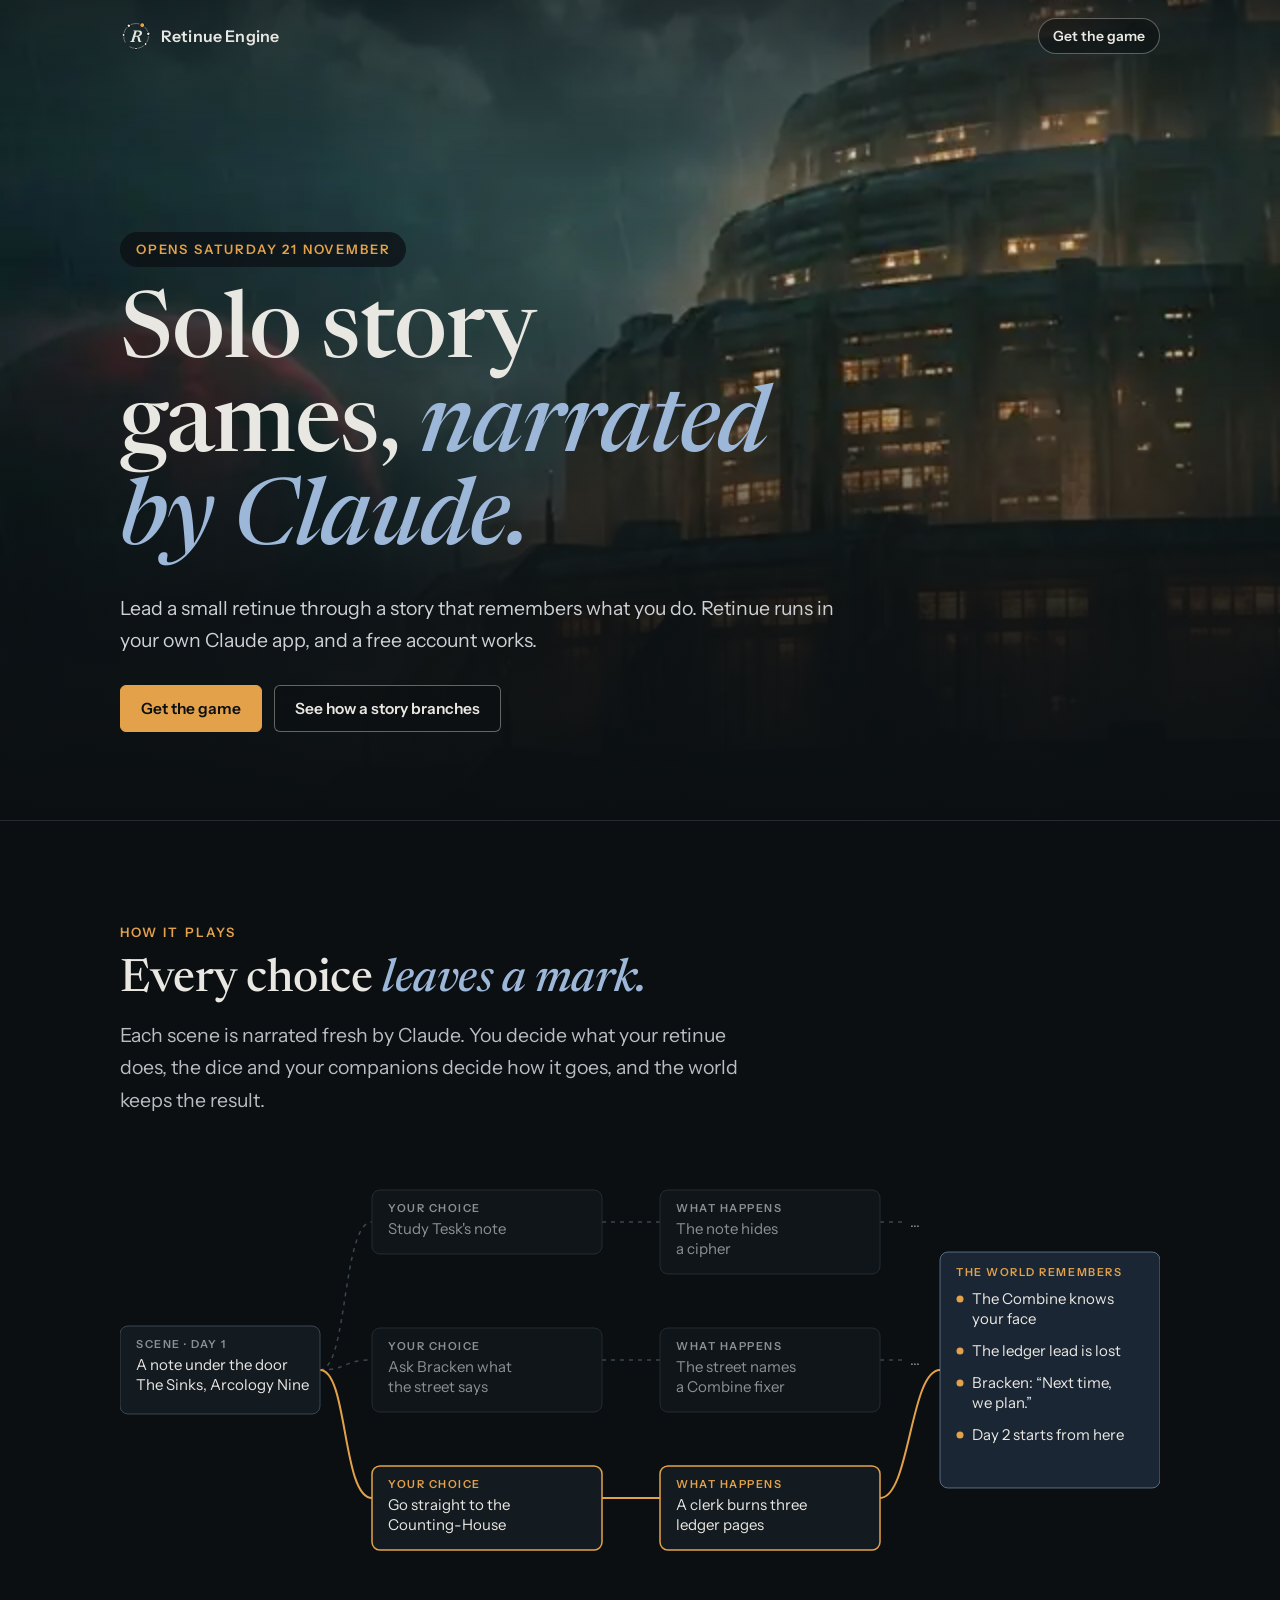
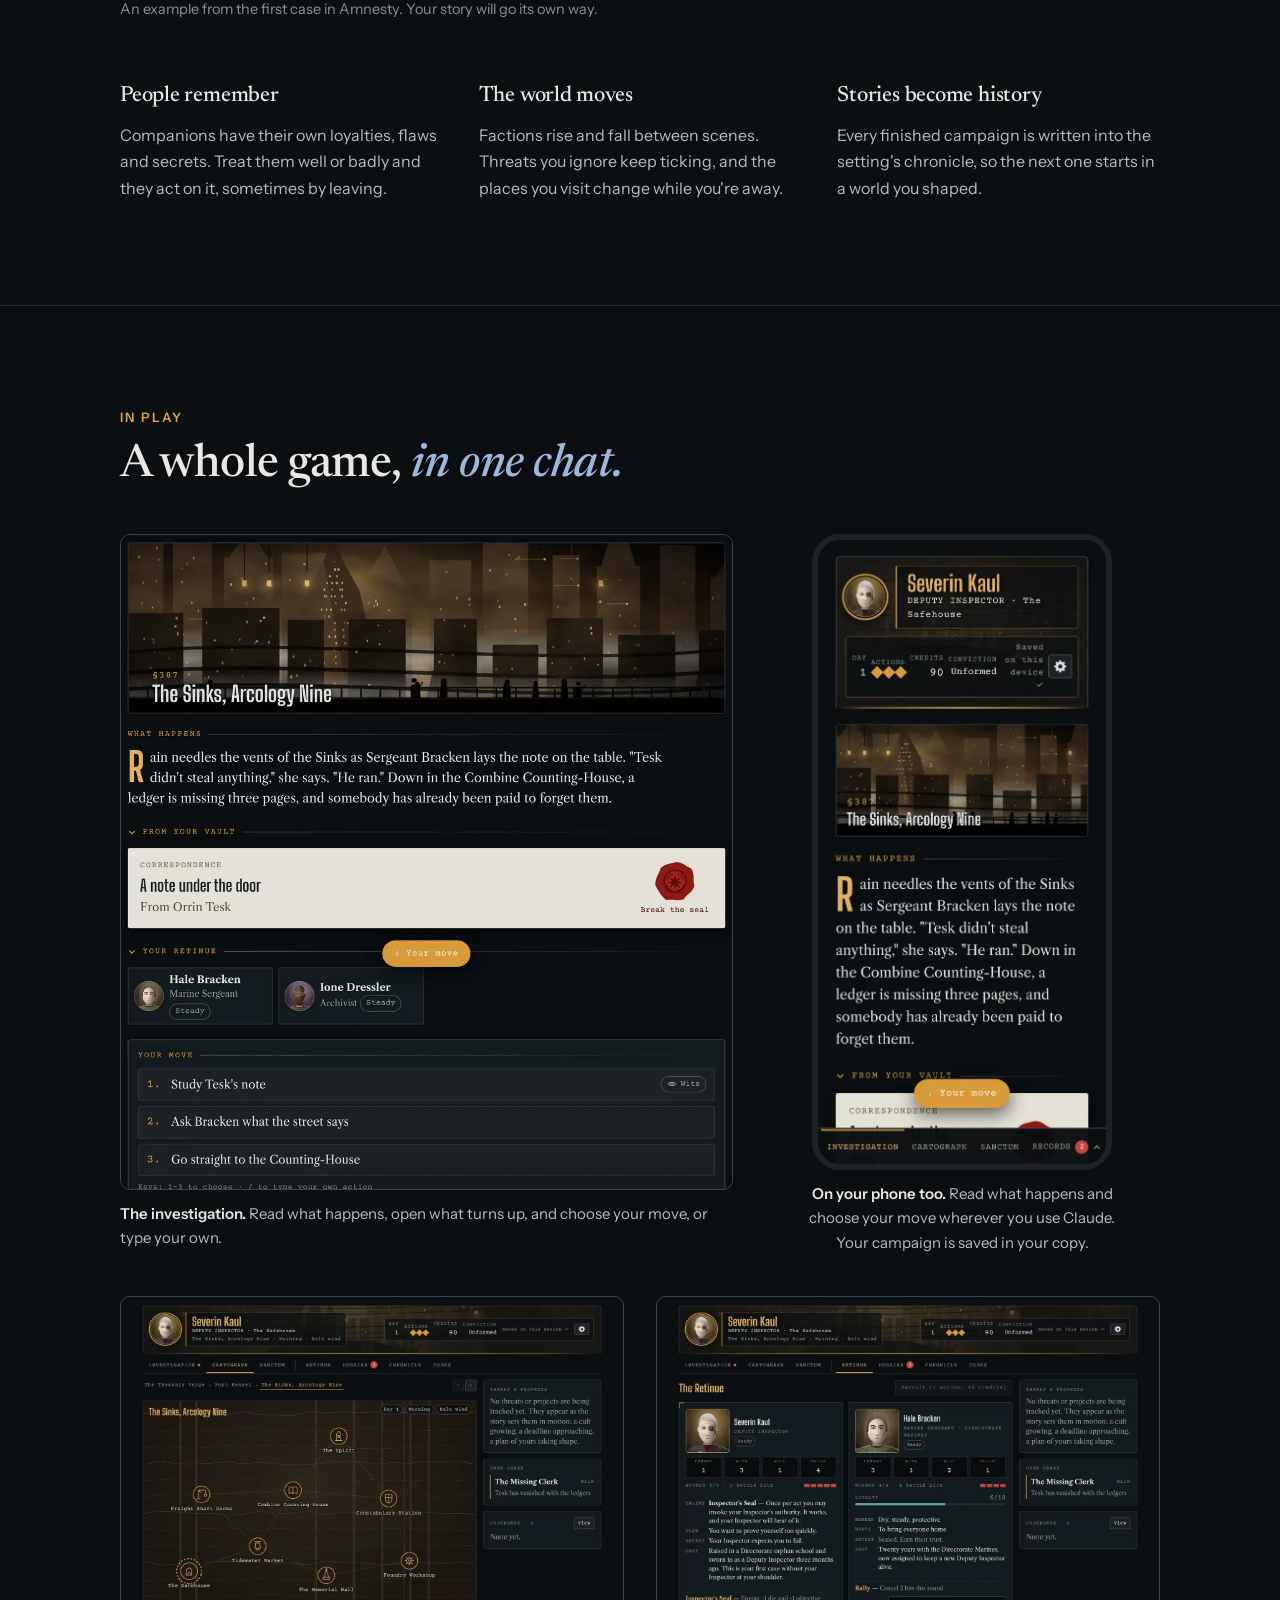
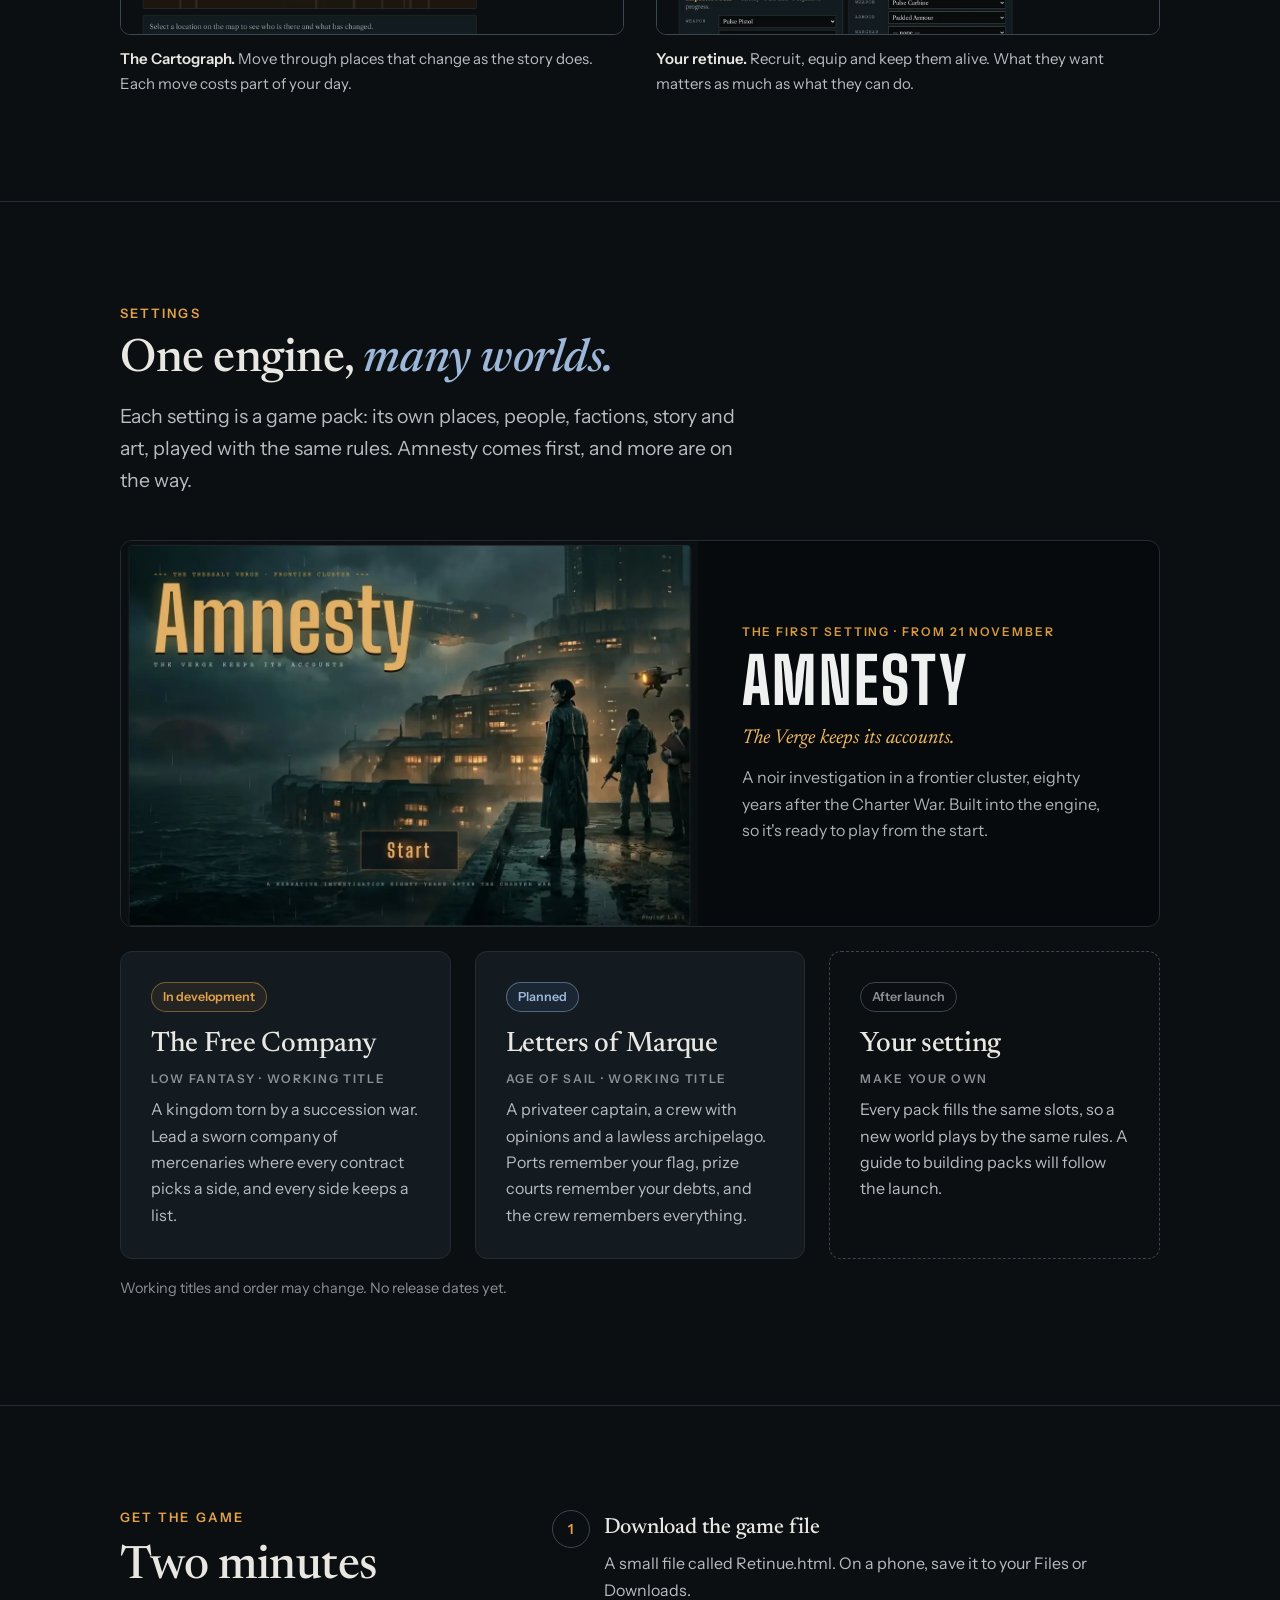
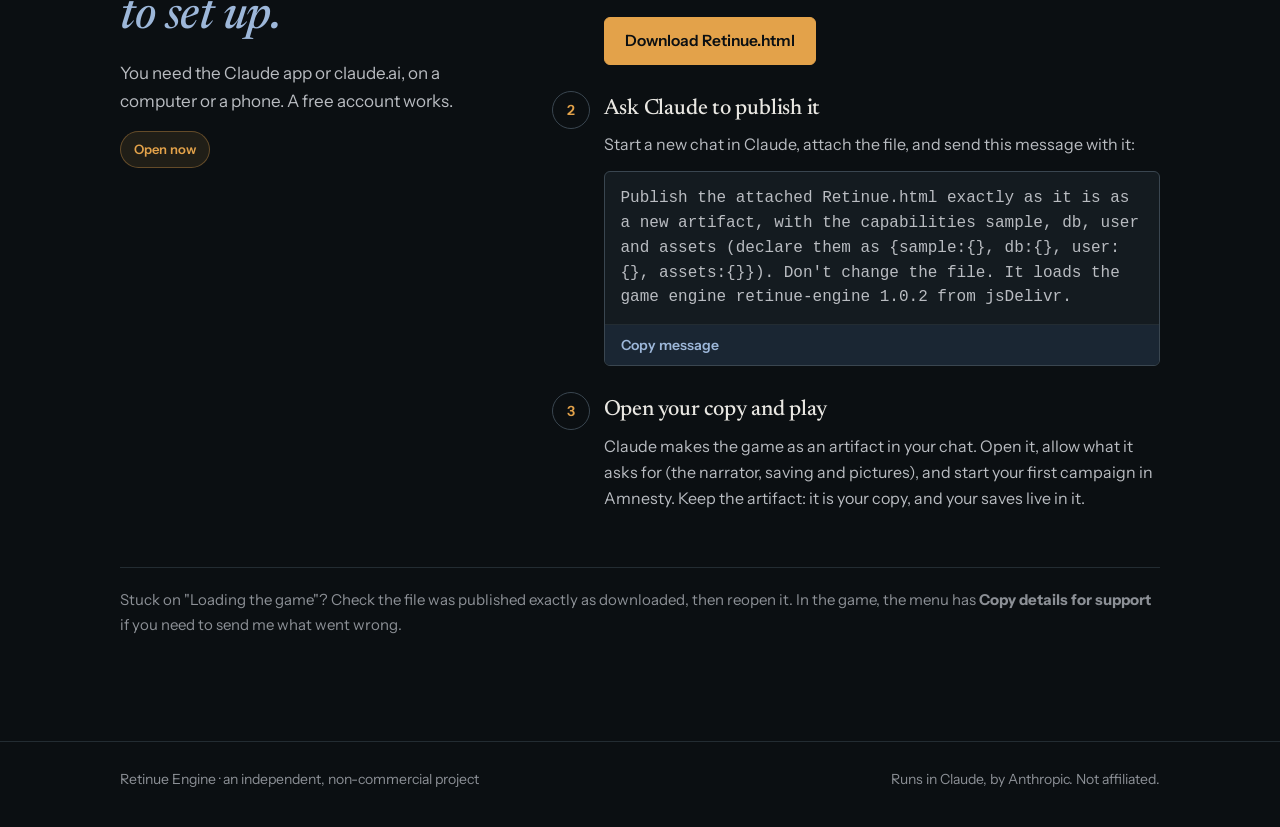
==== index.html @ b779844d "Add the settings roadmap Co-Authored-By: Claude Opus 5.5 <noreply@anthropic.com> Claude-Session: htt" ====
<!doctype html>
<html lang="en-GB">
<head>
<meta charset="utf-8">
<meta name="viewport" content="width=device-width,initial-scale=1,viewport-fit=cover">
<title>Retinue Engine</title><meta name="description" content="Retinue is a solo narrative game engine that runs inside your own Claude app. Opens Saturday 21 November 2026."><link rel="icon" type="image/svg+xml" href="assets/favicon.svg"><link rel="apple-touch-icon" href="assets/apple-touch-icon.png"><link rel="preconnect" href="https://fonts.googleapis.com"><link rel="stylesheet" href="https://fonts.googleapis.com/css2?family=Newsreader:ital,opsz,wght@0,6..72,400;0,6..72,500;1,6..72,400;1,6..72,500&family=Instrument+Sans:wght@400;500;600&family=Big+Shoulders+Display:wght@800&display=swap"><style>
/* Retinue Engine, night edition: the look of the launch teaser. A rain-dark ground, bone text,
   pale ink-blue for links and emphasis, and lantern amber for the one thing that matters on each screen.
   Layout: a full-bleed art hero, then sections on one 1080px column separated by hairlines. */
:root{
  --bg:#0b0f12;--bg2:#0f1519;--surface:#141b20;--line:#232c32;--line2:#3a4650;
  --text:#e9e7e2;--dim:#b9bcc1;--faint:#8c9096;
  --accent:#9db7d9;--accent-soft:#1a2633;--on-accent:#0b0f12;
  --lamp:#e3a24a;--ring:#7c8086;
  --f-head:"Newsreader",Georgia,"Times New Roman",serif;
  --f-body:"Instrument Sans",system-ui,-apple-system,"Segoe UI",Roboto,sans-serif;
  color-scheme:dark
}
*{box-sizing:border-box}
html{scroll-behavior:smooth}
@media (prefers-reduced-motion:reduce){html{scroll-behavior:auto}}
body{background:var(--bg);color:var(--text);font:17px/1.65 var(--f-body);margin:0;-webkit-font-smoothing:antialiased}
a{color:var(--accent);text-underline-offset:3px}
p{margin:0}
img{max-width:100%}
.wrap{width:min(1080px,100%);margin:0 auto;padding-left:max(20px,env(safe-area-inset-left,0px));padding-right:max(20px,env(safe-area-inset-right,0px))}
h1,h2,h3{font-family:var(--f-head);font-weight:500;letter-spacing:-.01em;margin:0;text-wrap:balance}
h2{font-size:clamp(32px,4.4vw,46px);line-height:1.1}
h2 em{font-style:italic;color:var(--accent)}
.eyebrow{font:600 13px/1.2 var(--f-body);letter-spacing:.16em;text-transform:uppercase;color:var(--lamp)}
.lede{font-size:clamp(17.5px,2vw,19.5px);color:var(--dim);max-width:56ch}
section{padding-block:clamp(56px,9vw,104px);border-top:1px solid var(--line)}
section.card{padding-block:clamp(16px,3vw,32px);border-top:0}
.head{display:grid;gap:14px;margin-bottom:clamp(28px,4vw,44px);max-width:640px}

/* header, over the hero */
.top{position:absolute;inset:0 0 auto;z-index:2}
.top .wrap{display:flex;align-items:center;justify-content:space-between;gap:16px;padding-block:calc(18px + env(safe-area-inset-top,0px)) 18px}
.brand{display:flex;align-items:center;gap:9px;font:600 16px/1 var(--f-body);letter-spacing:.01em;color:var(--text);text-decoration:none}
.brand svg{flex:none}
.toplink{font:600 14px/1 var(--f-body);color:var(--text);text-decoration:none;padding:10px 14px;border:1px solid rgba(233,231,226,.35);border-radius:999px;background:rgba(11,15,18,.55)}

/* hero: the teaser, as a page */
.hero{position:relative;min-height:min(820px,100svh);display:flex;align-items:flex-end;overflow:hidden;border:0;padding:0}
.hero picture,.hero picture img{position:absolute;inset:0;width:100%;height:100%}
.hero picture img{object-fit:cover;object-position:72% 40%}
.hero::after{content:"";position:absolute;inset:0;background:linear-gradient(180deg,rgba(11,15,18,.55) 0%,rgba(11,15,18,0) 22%,rgba(11,15,18,.15) 45%,rgba(11,15,18,.88) 74%,var(--bg) 100%)}
.hero .wrap{position:relative;z-index:1;padding-block:140px clamp(48px,8vw,88px);display:grid;gap:22px}
.pill{justify-self:start;font:600 13px/1 var(--f-body);letter-spacing:.14em;text-transform:uppercase;color:var(--lamp);background:rgba(11,15,18,.72);padding:11px 16px;border-radius:999px}
.hero h1{font-size:clamp(46px,8vw,92px);line-height:1.02;max-width:13ch}
.hero h1 em{font-style:italic;color:var(--accent)}
.hero .lede{color:#cdd0d4}
.ctas{display:flex;flex-wrap:wrap;gap:12px;align-items:center;margin-top:6px}
.btn{display:inline-flex;align-items:center;gap:8px;font:600 15.5px/1 var(--f-body);padding:15px 20px;border-radius:6px;text-decoration:none;border:1px solid var(--lamp);background:var(--lamp);color:var(--on-accent)}
.btn.ghost{background:rgba(11,15,18,.55);color:var(--text);border-color:rgba(233,231,226,.4)}
.btn:focus-visible,.copy:focus-visible,.toplink:focus-visible{outline:2px solid var(--accent);outline-offset:2px}
.btn[aria-disabled="true"]{background:var(--surface);color:var(--faint);border-color:var(--line2);pointer-events:none}
.when{font-size:15px;color:var(--faint)}
.when b{color:var(--text);font-weight:600}

/* branching */
.branch{display:block;width:100%;height:auto;font-family:var(--f-body)}
.branch.tall{display:none;max-width:420px}
.branch .bx{fill:var(--surface);stroke:var(--line2);stroke-width:1}
.branch .bx.on{stroke:var(--lamp);stroke-width:1.5}
.branch .bx.dim{fill:var(--bg2);stroke:var(--line)}
.branch .bx.mem{fill:var(--accent-soft);stroke:var(--accent);stroke-opacity:.5}
.branch .ey{font-size:11px;font-weight:600;letter-spacing:.14em;fill:var(--faint)}
.branch .ey.on{fill:var(--lamp)}
.branch .tx{font-size:15px;fill:var(--text)}
.branch .tx.dim{fill:var(--faint)}
.branch .ln{fill:none;stroke:var(--line2);stroke-width:1.5}
.branch .ln.dim{stroke-dasharray:4 5}
.branch .ln.on{stroke:var(--lamp);stroke-width:2}
.branch .dot{fill:var(--lamp)}
.note{margin-top:18px;font-size:14.5px;color:var(--faint)}
.keeps{display:grid;grid-template-columns:repeat(3,minmax(0,1fr));gap:clamp(18px,3vw,36px);margin-top:clamp(36px,5vw,56px)}
.keeps div{display:grid;gap:8px;align-content:start;min-width:0}
.keeps h3{font-size:22px}
.keeps p{color:var(--dim);font-size:16px}

/* in play */
.play{display:grid;grid-template-columns:minmax(0,1.55fr) minmax(0,1fr);gap:clamp(18px,3vw,32px);align-items:start}
.shot{margin:0;display:grid;gap:12px;min-width:0}
.shot img{display:block;width:100%;height:auto;border-radius:10px;border:1px solid var(--line2);background:var(--surface)}
.shot figcaption{font-size:15px;color:var(--dim)}
.shot figcaption b{color:var(--text);font-weight:600}
.phone img{max-width:300px;justify-self:center;border-radius:28px;border:6px solid #1b2228}
.phone figcaption{text-align:center;max-width:32ch;justify-self:center}
.pair{display:grid;grid-template-columns:repeat(2,minmax(0,1fr));gap:clamp(18px,3vw,32px);margin-top:clamp(24px,4vw,40px)}

/* first setting */
.pack{display:grid;grid-template-columns:minmax(0,1.25fr) minmax(0,1fr);background:#070a0c;border:1px solid var(--line);border-radius:12px;overflow:hidden}
.pack img{display:block;width:100%;height:100%;object-fit:cover;min-height:260px}
.pack .txt{padding:clamp(24px,4vw,44px);display:grid;gap:12px;align-content:center}
.pack .k{font:600 12px/1.3 var(--f-body);letter-spacing:.16em;text-transform:uppercase;color:#d89a3a}
.pack h3{font-family:"Big Shoulders Display",Impact,"Arial Narrow",sans-serif;font-weight:800;font-size:clamp(44px,6vw,64px);letter-spacing:.04em;text-transform:uppercase;line-height:.95;color:#eef1ef}
.pack .tag{font:italic 20px/1.4 var(--f-head);color:#f0b860}
.pack p{color:#a9b3b5;font-size:16px}

/* get the game */
.get{display:grid;grid-template-columns:minmax(0,1fr) minmax(0,1.6fr);gap:clamp(24px,4vw,56px);scroll-margin-top:24px}
.get .intro{display:grid;gap:16px;align-content:start}
.get .intro p{color:var(--dim)}
.state{font:600 13px/1.3 var(--f-body);color:var(--lamp);background:rgba(227,162,74,.1);border:1px solid rgba(227,162,74,.35);padding:9px 13px;border-radius:999px;justify-self:start}
.get ol{list-style:none;margin:0;padding:0;display:grid;gap:26px;counter-reset:s}
.get li{display:grid;grid-template-columns:36px minmax(0,1fr);gap:4px 16px;counter-increment:s}
.get li::before{content:counter(s);grid-row:span 3;width:36px;height:36px;border-radius:50%;border:1px solid var(--line2);display:grid;place-items:center;font:600 14px/1 var(--f-body);color:var(--lamp)}
.get h3{font-size:22px}
.get li p{color:var(--dim);font-size:16px}
.get .btn{justify-self:start;margin-top:10px}
.prompt{margin-top:10px;border:1px solid var(--line2);border-radius:6px;background:var(--surface);overflow:hidden}
.prompt p{margin:0;padding:14px 16px;font:14px/1.55 ui-monospace,Menlo,Consolas,monospace;color:var(--text);white-space:pre-wrap;word-break:break-word}
.copy{display:block;width:100%;font:600 14px/1 var(--f-body);padding:13px 16px;border:0;border-top:1px solid var(--line);background:var(--accent-soft);color:var(--accent);cursor:pointer;text-align:left}
.help{grid-column:1/-1;font-size:15px;color:var(--faint);border-top:1px solid var(--line);padding-top:20px}

/* roadmap */
.road{display:grid;grid-template-columns:repeat(3,minmax(0,1fr));gap:clamp(14px,2.4vw,24px);margin-top:clamp(14px,2.4vw,24px)}
.rd{display:grid;gap:10px;align-content:start;padding:clamp(22px,3vw,30px);border:1px solid var(--line);border-radius:12px;background:var(--surface);min-width:0}
.rd.yours{background:transparent;border-style:dashed;border-color:var(--line2)}
.rd h3{font-size:clamp(24px,2.6vw,28px);line-height:1.15}
.rd .genre{font:600 12px/1.3 var(--f-body);letter-spacing:.14em;text-transform:uppercase;color:var(--faint)}
.rd p{color:var(--dim);font-size:16px}
.st{justify-self:start;font:600 12.5px/1 var(--f-body);padding:8px 11px;border-radius:999px;border:1px solid var(--line2);color:var(--faint);margin-bottom:6px}
.st.dev{color:var(--lamp);border-color:rgba(227,162,74,.45);background:rgba(227,162,74,.08)}
.st.plan{color:var(--accent);border-color:rgba(157,183,217,.45);background:var(--accent-soft)}

footer{border-top:1px solid var(--line);padding-block:26px calc(36px + env(safe-area-inset-bottom,0px));color:var(--faint);font-size:14px}
footer .wrap{display:flex;flex-wrap:wrap;gap:8px 24px;justify-content:space-between}

@media (max-width:760px){
  .branch.wide{display:none}.branch.tall{display:block}
  .keeps,.play,.pair,.pack,.get,.road{grid-template-columns:1fr}
  .pack img{min-height:0;aspect-ratio:3/2}
  .toplink{display:none}
  .play .desk{display:none}
  .phone img{max-width:280px}
}
</style>
</head>
<body>
<header class="top"><div class="wrap">
  <a class="brand" href="./" aria-label="Retinue Engine home">
    <svg width="32" height="32" viewBox="0 0 64 64" aria-hidden="true"><path d="M10.35 44.5 A25 25 0 1 1 19.5 53.65" fill="none" stroke="var(--ring)" stroke-width="1.6" stroke-linecap="round"/><path d="M27.4355 42.3 29.747500000000002 43.133 29.4925 44.0H20.0575L20.3125 43.133L23.0495 42.232L28.999499999999998 22.698999999999998L26.6875 21.883L26.9425 21.016H36.9555Q39.471500000000006 21.016 41.010000000000005 21.6025Q42.548500000000004 22.189 43.24550000000001 23.259999999999998Q43.9425 24.331 43.9425 25.793Q43.9425 27.68 43.0415 29.1675Q42.1405 30.655 40.3555 31.555999999999997Q38.7405 32.372 36.4455 32.542Q37.3465 32.678 37.9245 33.035Q38.6385 33.494 39.021 34.344Q39.4035 35.194 39.6415 36.469L40.423500000000004 40.243Q40.661500000000004 41.382 40.942 41.900499999999994Q41.2225 42.419 41.638999999999996 42.555Q42.0555 42.691 42.6845 42.691L42.3615 44.0Q40.4915 44.136 39.361000000000004 44.0765Q38.2305 44.017 37.61 43.6685Q36.9895 43.32 36.692 42.6315Q36.3945 41.943 36.1905 40.821L35.3065 36.112Q35.1195 34.973 34.839 34.412Q34.5585 33.851 34.091 33.6555Q33.6235 33.46 32.841499999999996 33.46H30.1385ZM34.1165 31.488Q35.8845 31.488 37.0915 30.74Q38.298500000000004 29.991999999999997 38.936 28.725499999999997Q39.573499999999996 27.459 39.573499999999996 25.912Q39.573499999999996 24.500999999999998 38.6725 23.761499999999998Q37.7715 23.022 35.6465 23.022H33.3175L30.7335 31.488Z" fill="var(--text)"/><g stroke="var(--bg)" stroke-width="2"><circle cx="7.1" cy="29.82" r="3" fill="var(--text)"/><circle cx="17.66" cy="11.52" r="3.5" fill="var(--text)"/><circle cx="44.5" cy="10.35" r="5" fill="var(--lamp)"/><circle cx="56.62" cy="27.66" r="3.5" fill="var(--text)"/><circle cx="51.15" cy="48.07" r="3" fill="var(--text)"/><circle cx="32" cy="57" r="2.5" fill="var(--text)"/></g></svg>
    Retinue Engine
  </a>
  <a class="toplink" href="#get">Get the game</a>
</div></header>

<main>
  <section class="hero" aria-label="Retinue Engine">
    <picture>
      <source media="(max-width:760px)" srcset="assets/hero-phone.webp">
      <img src="assets/hero.webp" alt="An investigator and her companions on a rain-soaked rooftop under a passing starship" fetchpriority="high">
    </picture>
    <div class="wrap">
      <span class="pill">Opens Saturday 21 November</span>
      <h1>Solo story games, <em>narrated by Claude.</em></h1>
      <p class="lede">Lead a small retinue through a story that remembers what you do. Retinue runs in your own Claude app, and a free account works.</p>
      <div class="ctas">
        <a class="btn" href="#get">Get the game</a>
        <a class="btn ghost" href="#branches">See how a story branches</a>
      </div>
    </div>
  </section>

  <section id="branches"><div class="wrap">
    <div class="head">
      <span class="eyebrow">How it plays</span>
      <h2>Every choice <em>leaves a mark.</em></h2>
      <p class="lede">Each scene is narrated fresh by Claude. You decide what your retinue does, the dice and your companions decide how it goes, and the world keeps the result.</p>
    </div>
    <!--branch-wide--><svg class="branch wide" viewBox="0 0 1040 420" role="img" aria-label="Diagram: one scene offers three choices; each leads somewhere different, and the path you take is remembered by the world"><path class="ln dim" d="M200 210 C 228 210, 222 62, 252 62"/><path class="ln dim" d="M482 62 H 540"/><path class="ln dim" d="M760 62 H 784"/><text class="tx dim" x="790" y="67">…</text><path class="ln dim" d="M200 210 C 228 210, 222 200, 252 200"/><path class="ln dim" d="M482 200 H 540"/><path class="ln dim" d="M760 200 H 784"/><text class="tx dim" x="790" y="205">…</text><path class="ln on" d="M200 210 C 228 210, 222 338, 252 338"/><path class="ln on" d="M482 338 H 540"/><path class="ln on" d="M760 338 C 790 338, 790 210, 820 210"/><rect class="bx" x="0" y="166" width="200" height="88" rx="8"/><text class="ey" x="16" y="188">SCENE · DAY 1</text><text class="tx" x="16" y="210">A note under the door</text><text class="tx" x="16" y="230">The Sinks, Arcology Nine</text><rect class="bx dim" x="252" y="30" width="230" height="64" rx="8"/><text class="ey" x="268" y="52">YOUR CHOICE</text><text class="tx dim" x="268" y="74">Study Tesk&#x27;s note</text><rect class="bx dim" x="540" y="30" width="220" height="84" rx="8"/><text class="ey" x="556" y="52">WHAT HAPPENS</text><text class="tx dim" x="556" y="74">The note hides</text><text class="tx dim" x="556" y="94">a cipher</text><rect class="bx dim" x="252" y="168" width="230" height="84" rx="8"/><text class="ey" x="268" y="190">YOUR CHOICE</text><text class="tx dim" x="268" y="212">Ask Bracken what</text><text class="tx dim" x="268" y="232">the street says</text><rect class="bx dim" x="540" y="168" width="220" height="84" rx="8"/><text class="ey" x="556" y="190">WHAT HAPPENS</text><text class="tx dim" x="556" y="212">The street names</text><text class="tx dim" x="556" y="232">a Combine fixer</text><rect class="bx on" x="252" y="306" width="230" height="84" rx="8"/><text class="ey on" x="268" y="328">YOUR CHOICE</text><text class="tx" x="268" y="350">Go straight to the</text><text class="tx" x="268" y="370">Counting-House</text><rect class="bx on" x="540" y="306" width="220" height="84" rx="8"/><text class="ey on" x="556" y="328">WHAT HAPPENS</text><text class="tx" x="556" y="350">A clerk burns three</text><text class="tx" x="556" y="370">ledger pages</text><rect class="bx mem" x="820" y="92" width="220" height="236" rx="8"/><text class="ey on" x="836" y="116">THE WORLD REMEMBERS</text><circle class="dot" cx="840" cy="139" r="3.5"/><text class="tx" x="852" y="144">The Combine knows</text><text class="tx" x="852" y="164">your face</text><circle class="dot" cx="840" cy="191" r="3.5"/><text class="tx" x="852" y="196">The ledger lead is lost</text><circle class="dot" cx="840" cy="223" r="3.5"/><text class="tx" x="852" y="228">Bracken: “Next time,</text><text class="tx" x="852" y="248">we plan.”</text><circle class="dot" cx="840" cy="275" r="3.5"/><text class="tx" x="852" y="280">Day 2 starts from here</text></svg><!--/branch-wide-->
    <!--branch-tall--><svg class="branch tall" viewBox="0 0 360 726" role="img" aria-label="Diagram: one scene offers three choices; the path you take leads to its own outcome, and the world remembers it"><rect class="bx" x="0" y="0" width="360" height="86" rx="8"/><text class="ey" x="16" y="22">SCENE · DAY 1</text><text class="tx" x="16" y="44">A note under the door</text><text class="tx" x="16" y="64">The Sinks, Arcology Nine</text><path class="ln dim" d="M18 86 V 314"/><path class="ln dim" d="M18 140 H 40"/><rect class="bx dim" x="40" y="112" width="320" height="56" rx="8"/><text class="ey" x="56" y="134">YOUR CHOICE</text><text class="tx dim" x="56" y="156">Study Tesk&#x27;s note</text><path class="ln dim" d="M18 222 H 40"/><rect class="bx dim" x="40" y="184" width="320" height="76" rx="8"/><text class="ey" x="56" y="206">YOUR CHOICE</text><text class="tx dim" x="56" y="228">Ask Bracken what</text><text class="tx dim" x="56" y="248">the street says</text><path class="ln on" d="M18 314 H 40"/><rect class="bx on" x="40" y="276" width="320" height="76" rx="8"/><text class="ey on" x="56" y="298">YOUR CHOICE</text><text class="tx" x="56" y="320">Go straight to the</text><text class="tx" x="56" y="340">Counting-House</text><path class="ln on" d="M200 352 V 378"/><rect class="bx on" x="40" y="378" width="320" height="84" rx="8"/><text class="ey on" x="56" y="400">WHAT HAPPENS</text><text class="tx" x="56" y="422">A clerk burns three</text><text class="tx" x="56" y="442">ledger pages</text><path class="ln on" d="M200 462 V 488"/><rect class="bx mem" x="40" y="488" width="320" height="236" rx="8"/><text class="ey on" x="56" y="512">THE WORLD REMEMBERS</text><circle class="dot" cx="60" cy="535" r="3.5"/><text class="tx" x="72" y="540">The Combine knows</text><text class="tx" x="72" y="560">your face</text><circle class="dot" cx="60" cy="587" r="3.5"/><text class="tx" x="72" y="592">The ledger lead is lost</text><circle class="dot" cx="60" cy="619" r="3.5"/><text class="tx" x="72" y="624">Bracken: “Next time,</text><text class="tx" x="72" y="644">we plan.”</text><circle class="dot" cx="60" cy="671" r="3.5"/><text class="tx" x="72" y="676">Day 2 starts from here</text></svg><!--/branch-tall-->
    <p class="note">An example from the first case in Amnesty. Your story will go its own way.</p>
    <div class="keeps">
      <div><h3>People remember</h3><p>Companions have their own loyalties, flaws and secrets. Treat them well or badly and they act on it, sometimes by leaving.</p></div>
      <div><h3>The world moves</h3><p>Factions rise and fall between scenes. Threats you ignore keep ticking, and the places you visit change while you're away.</p></div>
      <div><h3>Stories become history</h3><p>Every finished campaign is written into the setting's chronicle, so the next one starts in a world you shaped.</p></div>
    </div>
  </div></section>

  <section aria-labelledby="play-h"><div class="wrap">
    <div class="head">
      <span class="eyebrow">In play</span>
      <h2 id="play-h">A whole game, <em>in one chat.</em></h2>
    </div>
    <div class="play">
      <figure class="shot desk"><img src="assets/shots/story.webp" width="1100" height="1177" alt="The investigation screen: a scene picture of the Sinks, the narration, a sealed letter from the player's vault, the retinue and three numbered choices" loading="lazy"><figcaption><b>The investigation.</b> Read what happens, open what turns up, and choose your move, or type your own.</figcaption></figure>
      <figure class="shot phone"><img src="assets/shots/phone.webp" width="585" height="1266" alt="The same scene on a phone" loading="lazy"><figcaption><b>On your phone too.</b> Read what happens and choose your move wherever you use Claude. Your campaign is saved in your copy.</figcaption></figure>
    </div>
    <div class="pair">
      <figure class="shot"><img src="assets/shots/map.webp" width="1400" height="941" alt="The Cartograph: a hand-drawn map of the Sinks with places such as the Uplift, Tidewater Market and the Memorial Wall" loading="lazy"><figcaption><b>The Cartograph.</b> Move through places that change as the story does. Each move costs part of your day.</figcaption></figure>
      <figure class="shot"><img src="assets/shots/retinue.webp" width="1400" height="941" alt="The Retinue screen: two companions with stats, talents, flaws, secrets and equipment" loading="lazy"><figcaption><b>Your retinue.</b> Recruit, equip and keep them alive. What they want matters as much as what they can do.</figcaption></figure>
    </div>
  </div></section>

  <section id="settings" aria-labelledby="set-h"><div class="wrap">
    <div class="head">
      <span class="eyebrow">Settings</span>
      <h2 id="set-h">One engine, <em>many worlds.</em></h2>
      <p class="lede">Each setting is a game pack: its own places, people, factions, story and art, played with the same rules. Amnesty comes first, and more are on the way.</p>
    </div>
    <article class="pack">
      <img src="assets/shots/title.webp" width="1200" height="800" alt="The Amnesty title screen" loading="lazy">
      <div class="txt">
        <span class="k">The first setting · from 21 November</span>
        <h3>Amnesty</h3>
        <p class="tag">The Verge keeps its accounts.</p>
        <p>A noir investigation in a frontier cluster, eighty years after the Charter War. Built into the engine, so it's ready to play from the start.</p>
      </div>
    </article>
    <div class="road" role="list">
      <article class="rd" role="listitem">
        <span class="st dev">In development</span>
        <h3>The Free Company</h3>
        <span class="genre">Low fantasy · working title</span>
        <p>A kingdom torn by a succession war. Lead a sworn company of mercenaries where every contract picks a side, and every side keeps a list.</p>
      </article>
      <article class="rd" role="listitem">
        <span class="st plan">Planned</span>
        <h3>Letters of Marque</h3>
        <span class="genre">Age of sail · working title</span>
        <p>A privateer captain, a crew with opinions and a lawless archipelago. Ports remember your flag, prize courts remember your debts, and the crew remembers everything.</p>
      </article>
      <article class="rd yours" role="listitem">
        <span class="st">After launch</span>
        <h3>Your setting</h3>
        <span class="genre">Make your own</span>
        <p>Every pack fills the same slots, so a new world plays by the same rules. A guide to building packs will follow the launch.</p>
      </article>
    </div>
    <p class="note">Working titles and order may change. No release dates yet.</p>
  </div></section>

  <section id="get" aria-labelledby="get-h"><div class="wrap get">
    <div class="intro">
      <span class="eyebrow">Get the game</span>
      <h2 id="get-h">Two minutes <em>to set up.</em></h2>
      <p>You need the Claude app or claude.ai, on a computer or a phone. A free account works.</p>
      <span class="state" id="get-when">Opens Saturday 21 November, 2:30pm</span>
    </div>
    <ol>
      <li><h3>Download the game file</h3><p>A small file called Retinue.html. On a phone, save it to your Files or Downloads.</p>
        <a class="btn" id="get-dl" href="download/Retinue.html" download aria-disabled="true">Download Retinue.html</a></li>
      <li><h3>Ask Claude to publish it</h3><p>Start a new chat in Claude, attach the file, and send this message with it:</p>
        <div class="prompt"><p id="get-prompt">Publish the attached Retinue.html exactly as it is as a new artifact, with the capabilities sample, db, user and assets (declare them as {sample:{}, db:{}, user:{}, assets:{}}). Don't change the file. It loads the game engine retinue-engine 1.0.2 from jsDelivr.</p><button class="copy" id="get-copy" type="button">Copy message</button></div></li>
      <li><h3>Open your copy and play</h3><p>Claude makes the game as an artifact in your chat. Open it, allow what it asks for (the narrator, saving and pictures), and start your first campaign in Amnesty. Keep the artifact: it is your copy, and your saves live in it.</p></li>
    </ol>
    <p class="help">Stuck on "Loading the game"? Check the file was published exactly as downloaded, then reopen it. In the game, the menu has <b>Copy details for support</b> if you need to send me what went wrong.</p>
  </div></section>

</main>

<footer><div class="wrap"><span>Retinue Engine · an independent, non-commercial project</span><span>Runs in Claude, by Anthropic. Not affiliated.</span></div></footer>

<script>
(function(){var open=Date.parse("2026-11-21T14:30:00Z"),dl=document.getElementById("get-dl"),w=document.getElementById("get-when");
function tick(){if(Date.now()>=open){dl.removeAttribute("aria-disabled");w.textContent="Open now";return true}return false}
if(!tick()){var t=setInterval(function(){if(tick())clearInterval(t)},30000)}
var b=document.getElementById("get-copy"),p=document.getElementById("get-prompt");
b.addEventListener("click",function(){var done=function(){b.textContent="Copied";setTimeout(function(){b.textContent="Copy message"},2000)};
  try{navigator.clipboard.writeText(p.textContent).then(done,sel)}catch(e){sel()}
  function sel(){var r=document.createRange();r.selectNodeContents(p);var x=getSelection();x.removeAllRanges();x.addRange(r);b.textContent="Selected: copy it now"}});
})();
</script>
</body>
</html>
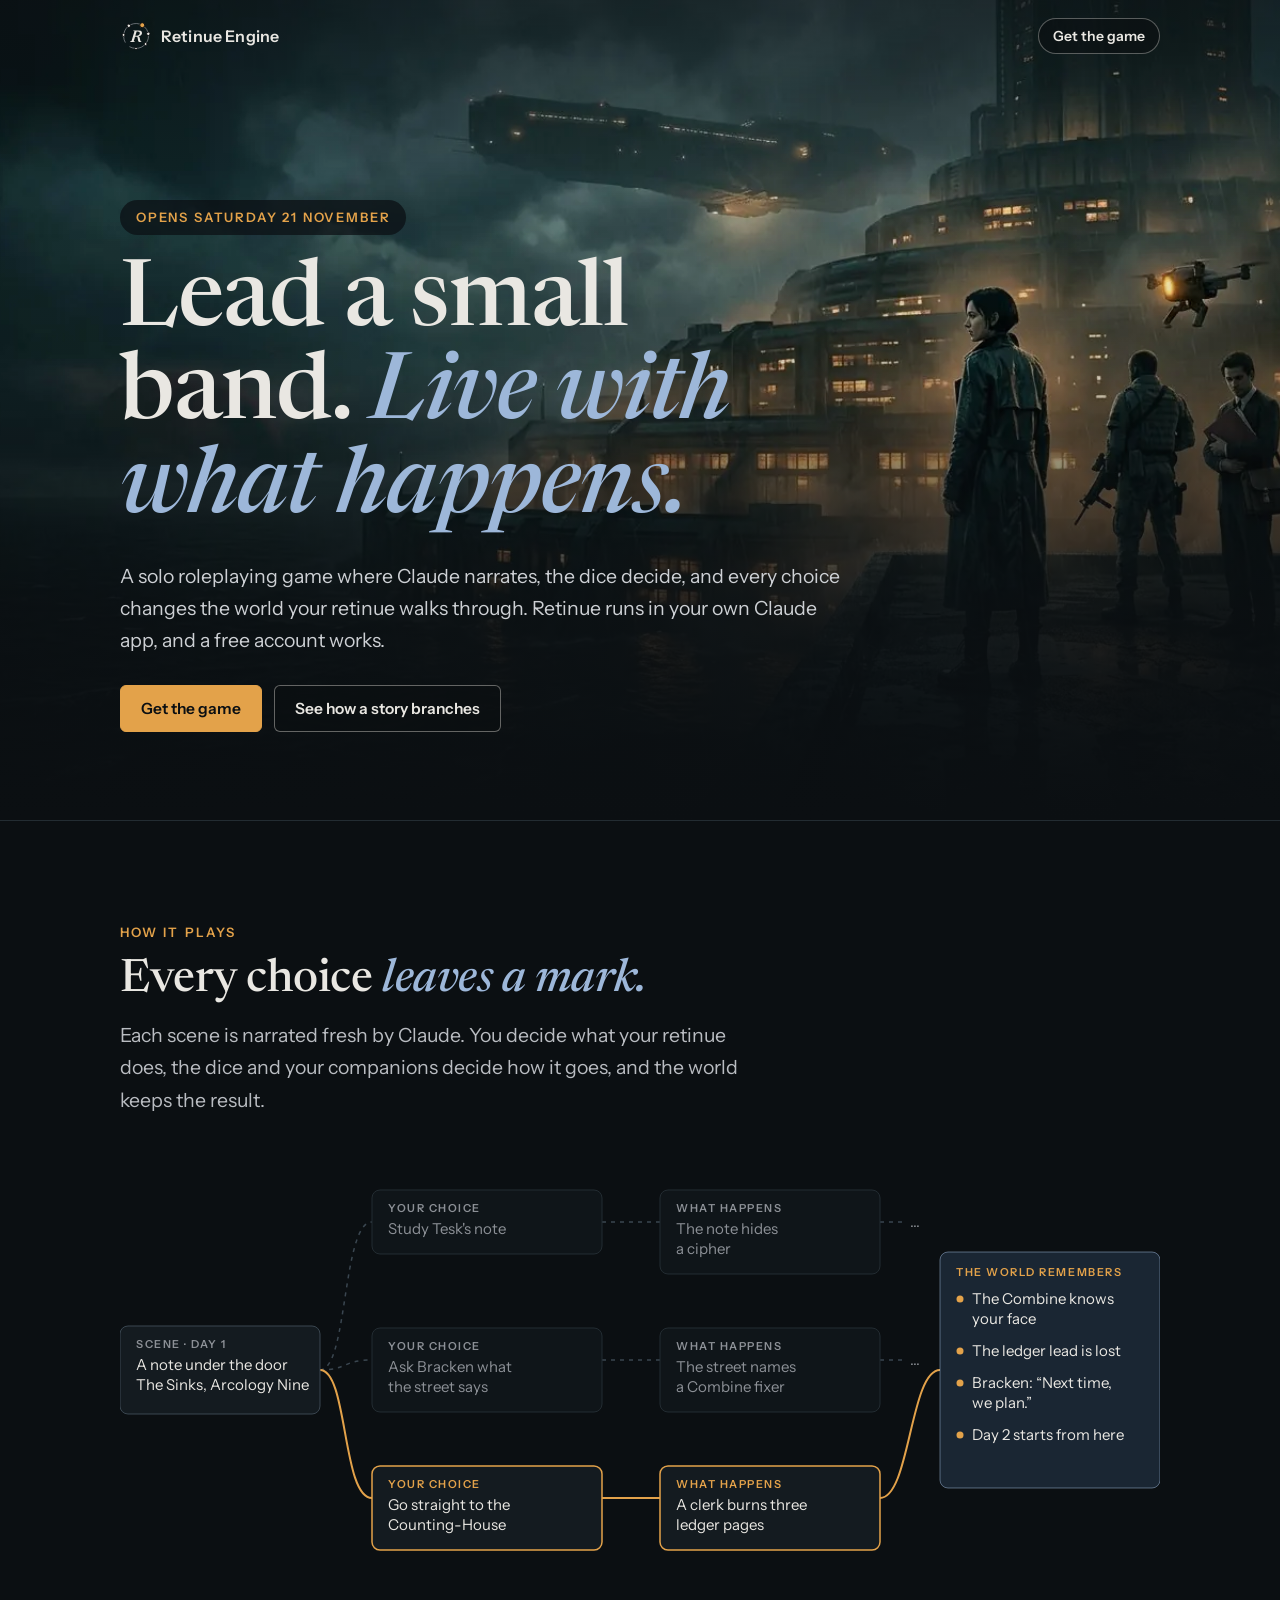
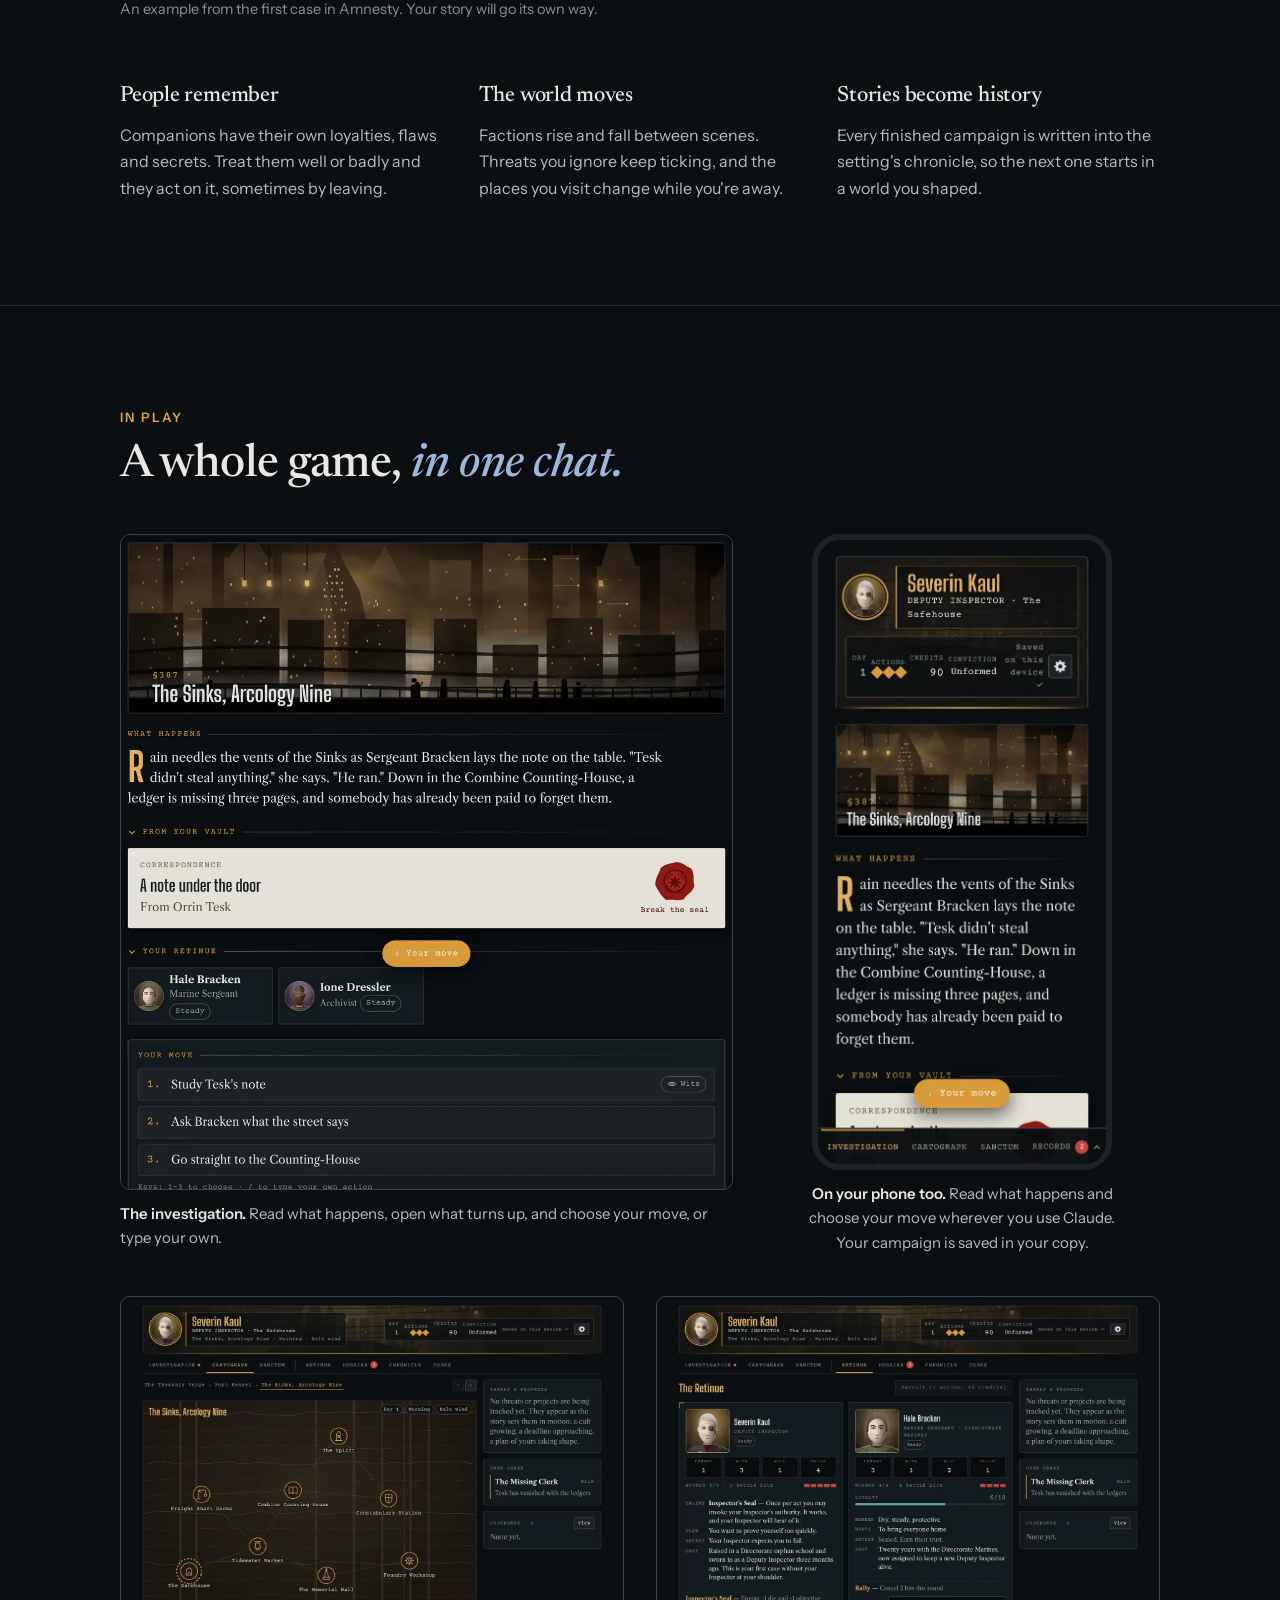
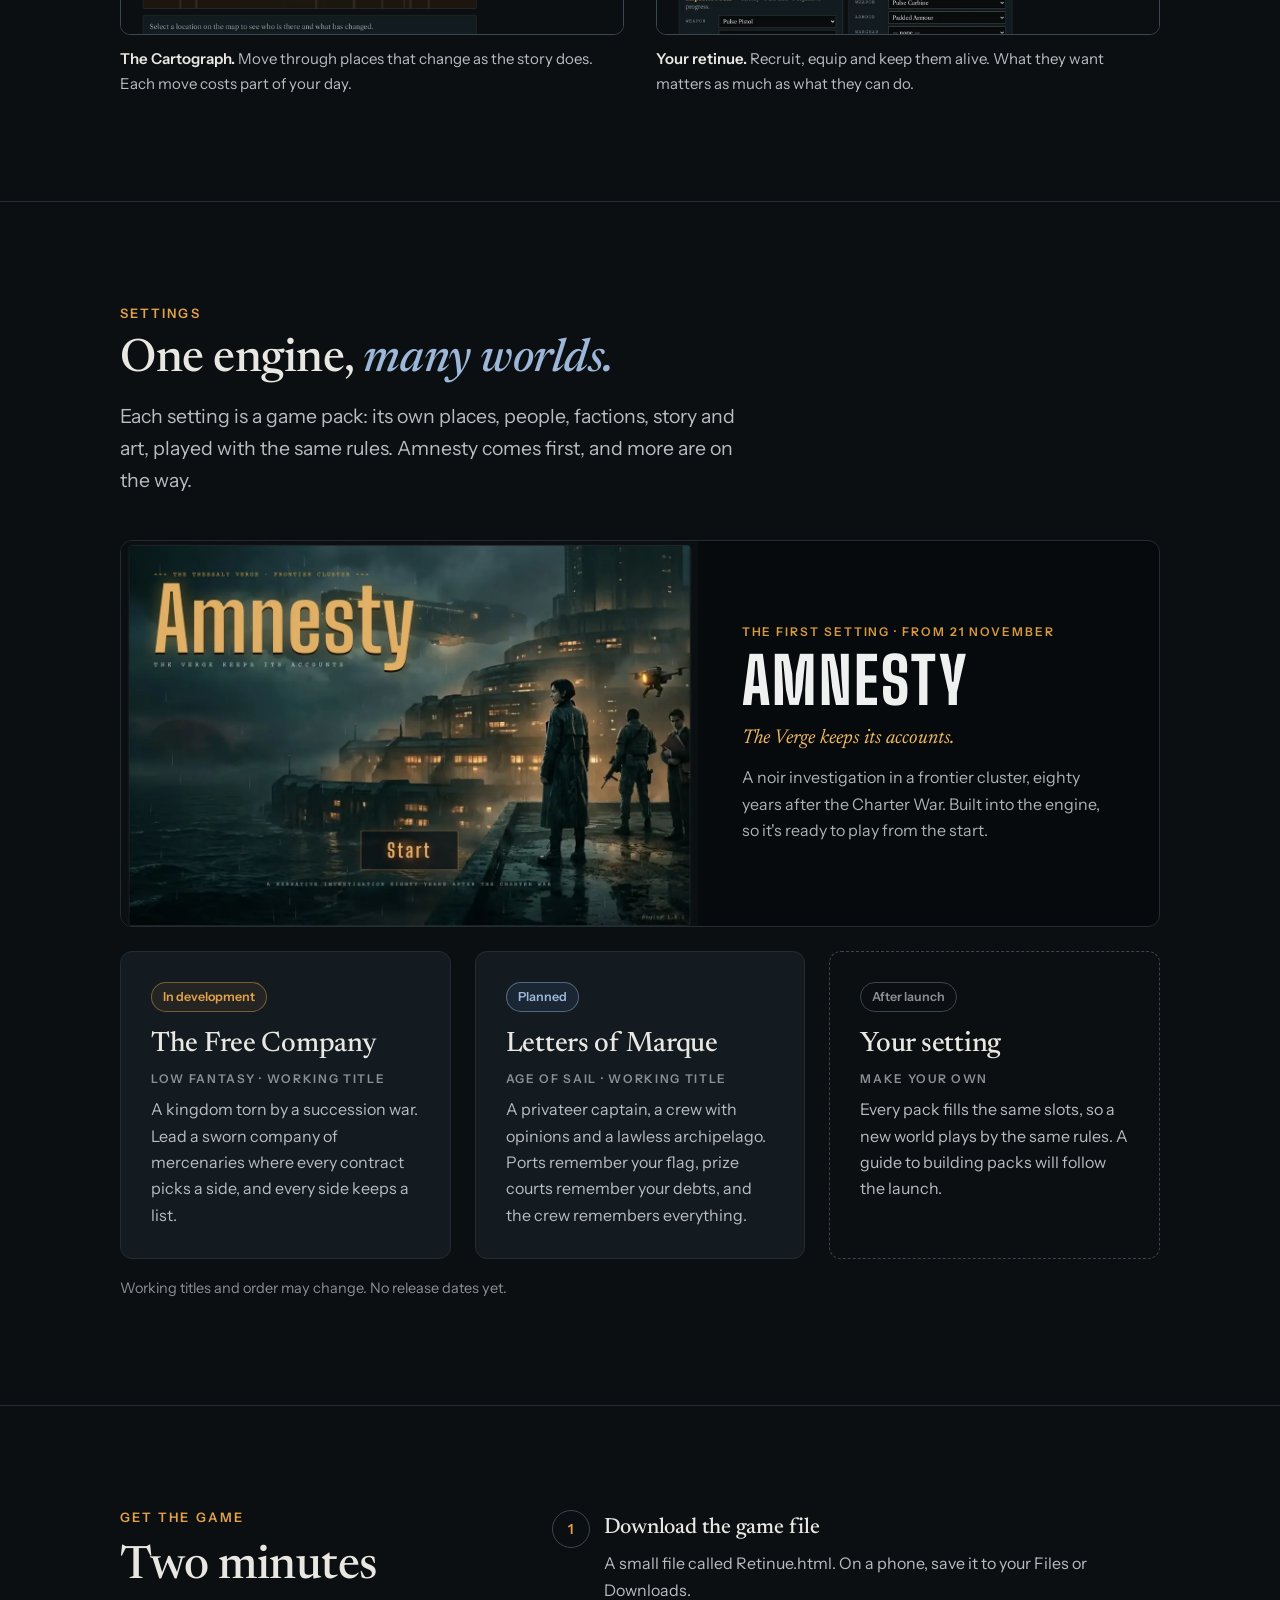
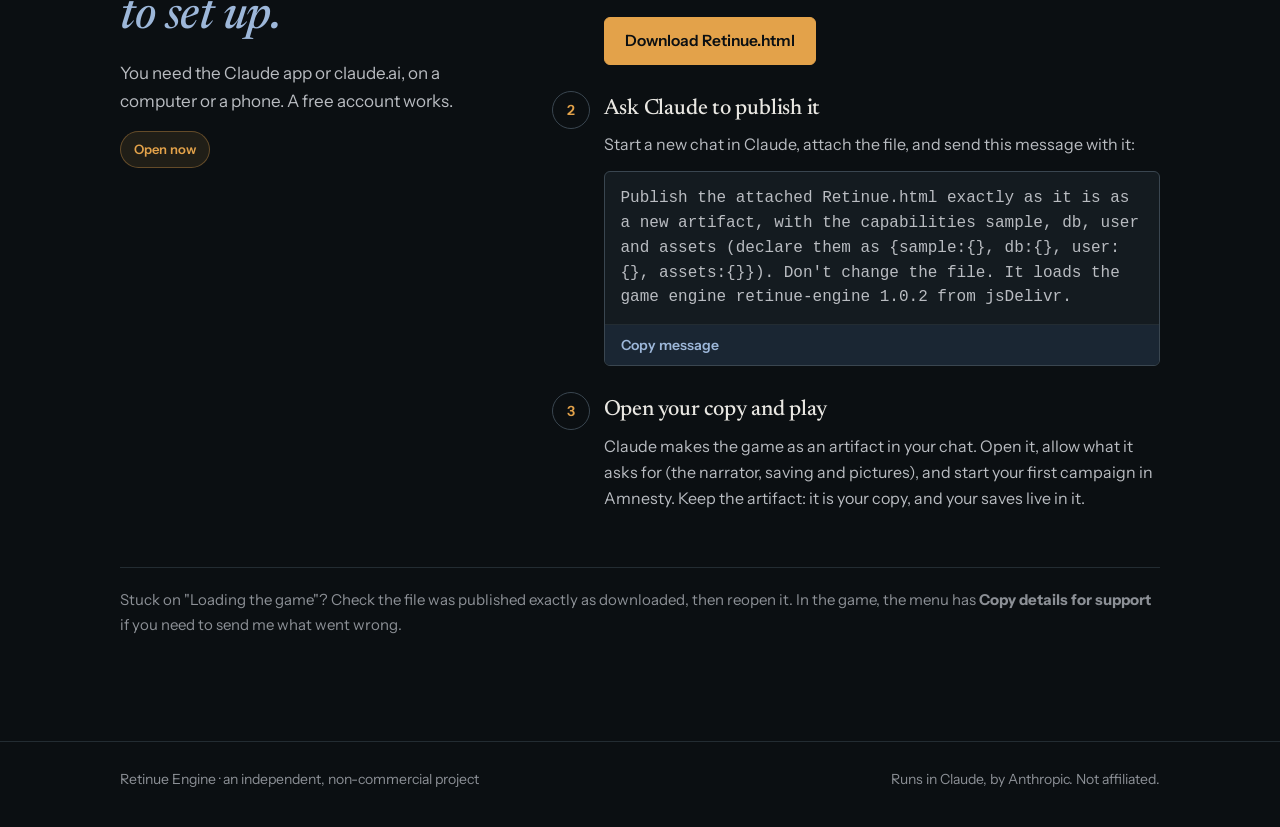
==== commit 14721f8e: "New hero headline Co-Authored-By: Claude Opus 5.5 <noreply@anthropic.com> Claude-Session: https://cl" ====
--- a/index.html
+++ b/index.html
@@ -3,7 +3,7 @@
 <head>
 <meta charset="utf-8">
 <meta name="viewport" content="width=device-width,initial-scale=1,viewport-fit=cover">
-<title>Retinue Engine</title><meta name="description" content="Retinue is a solo narrative game engine that runs inside your own Claude app. Opens Saturday 21 November 2026."><link rel="icon" type="image/svg+xml" href="assets/favicon.svg"><link rel="apple-touch-icon" href="assets/apple-touch-icon.png"><link rel="preconnect" href="https://fonts.googleapis.com"><link rel="stylesheet" href="https://fonts.googleapis.com/css2?family=Newsreader:ital,opsz,wght@0,6..72,400;0,6..72,500;1,6..72,400;1,6..72,500&family=Instrument+Sans:wght@400;500;600&family=Big+Shoulders+Display:wght@800&display=swap"><style>
+<title>Retinue Engine</title><meta name="description" content="Lead a small band. Live with what happens. Retinue is a solo roleplaying game narrated by Claude, running in your own Claude app. Opens Saturday 21 November 2026."><link rel="icon" type="image/svg+xml" href="assets/favicon.svg"><link rel="apple-touch-icon" href="assets/apple-touch-icon.png"><link rel="preconnect" href="https://fonts.googleapis.com"><link rel="stylesheet" href="https://fonts.googleapis.com/css2?family=Newsreader:ital,opsz,wght@0,6..72,400;0,6..72,500;1,6..72,400;1,6..72,500&family=Instrument+Sans:wght@400;500;600&family=Big+Shoulders+Display:wght@800&display=swap"><style>
 /* Retinue Engine, night edition: the look of the launch teaser. A rain-dark ground, bone text,
    pale ink-blue for links and emphasis, and lantern amber for the one thing that matters on each screen.
    Layout: a full-bleed art hero, then sections on one 1080px column separated by hairlines. */
@@ -155,8 +155,8 @@
     </picture>
     <div class="wrap">
       <span class="pill">Opens Saturday 21 November</span>
-      <h1>Solo story games, <em>narrated by Claude.</em></h1>
-      <p class="lede">Lead a small retinue through a story that remembers what you do. Retinue runs in your own Claude app, and a free account works.</p>
+      <h1>Lead a small band. <em>Live with what happens.</em></h1>
+      <p class="lede">A solo roleplaying game where Claude narrates, the dice decide, and every choice changes the world your retinue walks through. Retinue runs in your own Claude app, and a free account works.</p>
       <div class="ctas">
         <a class="btn" href="#get">Get the game</a>
         <a class="btn ghost" href="#branches">See how a story branches</a>
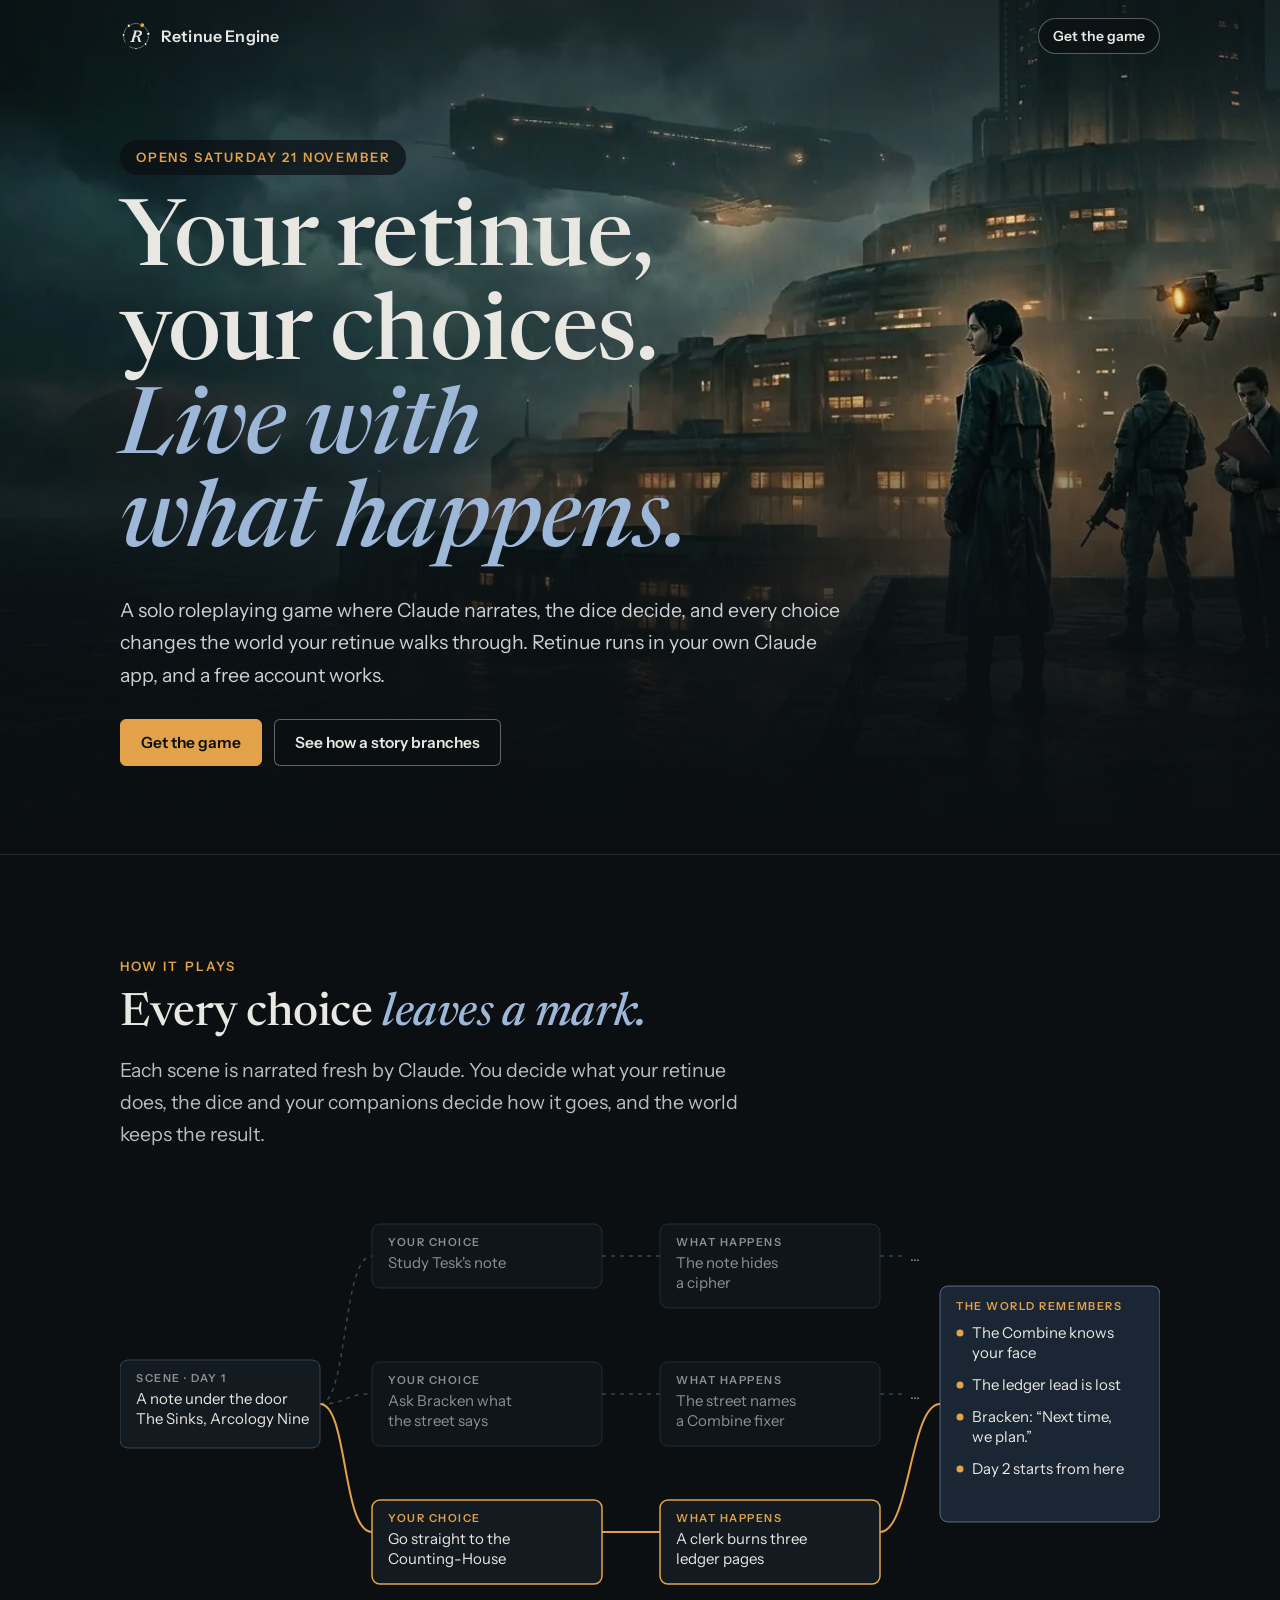
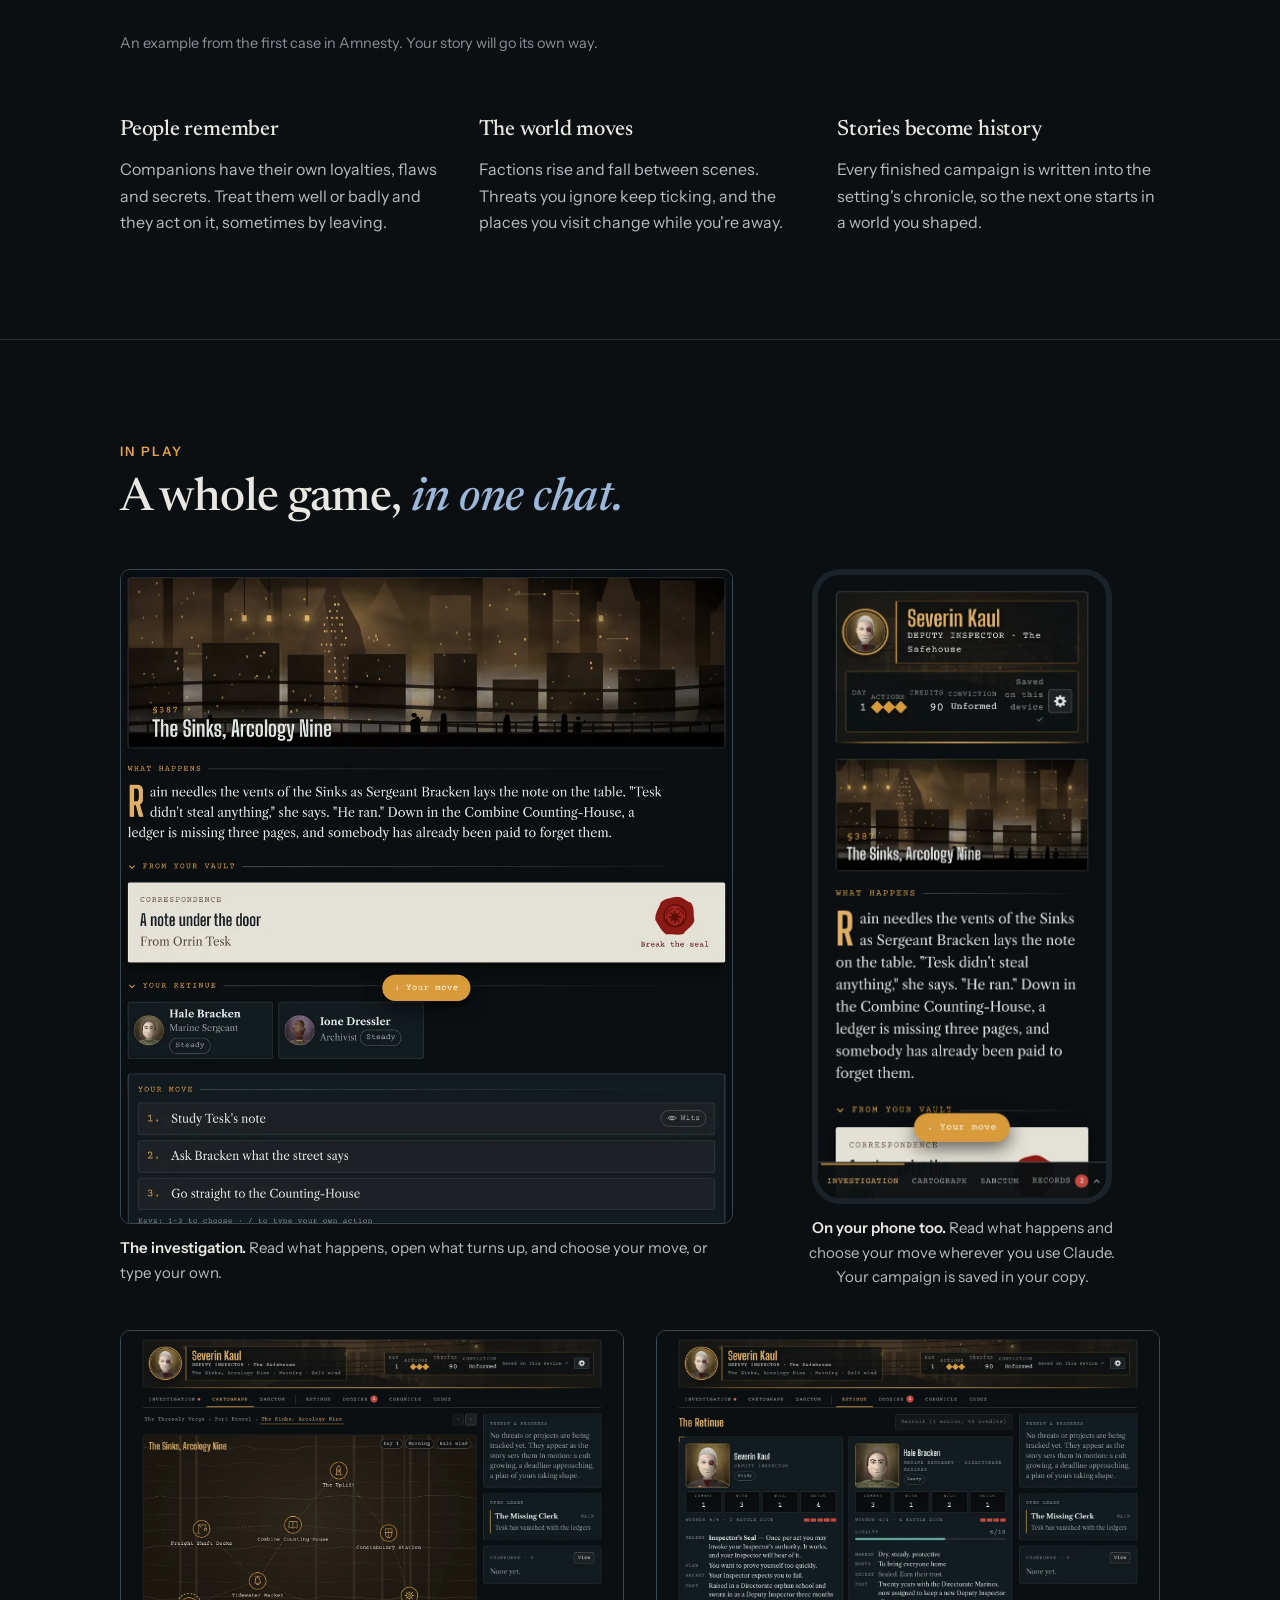
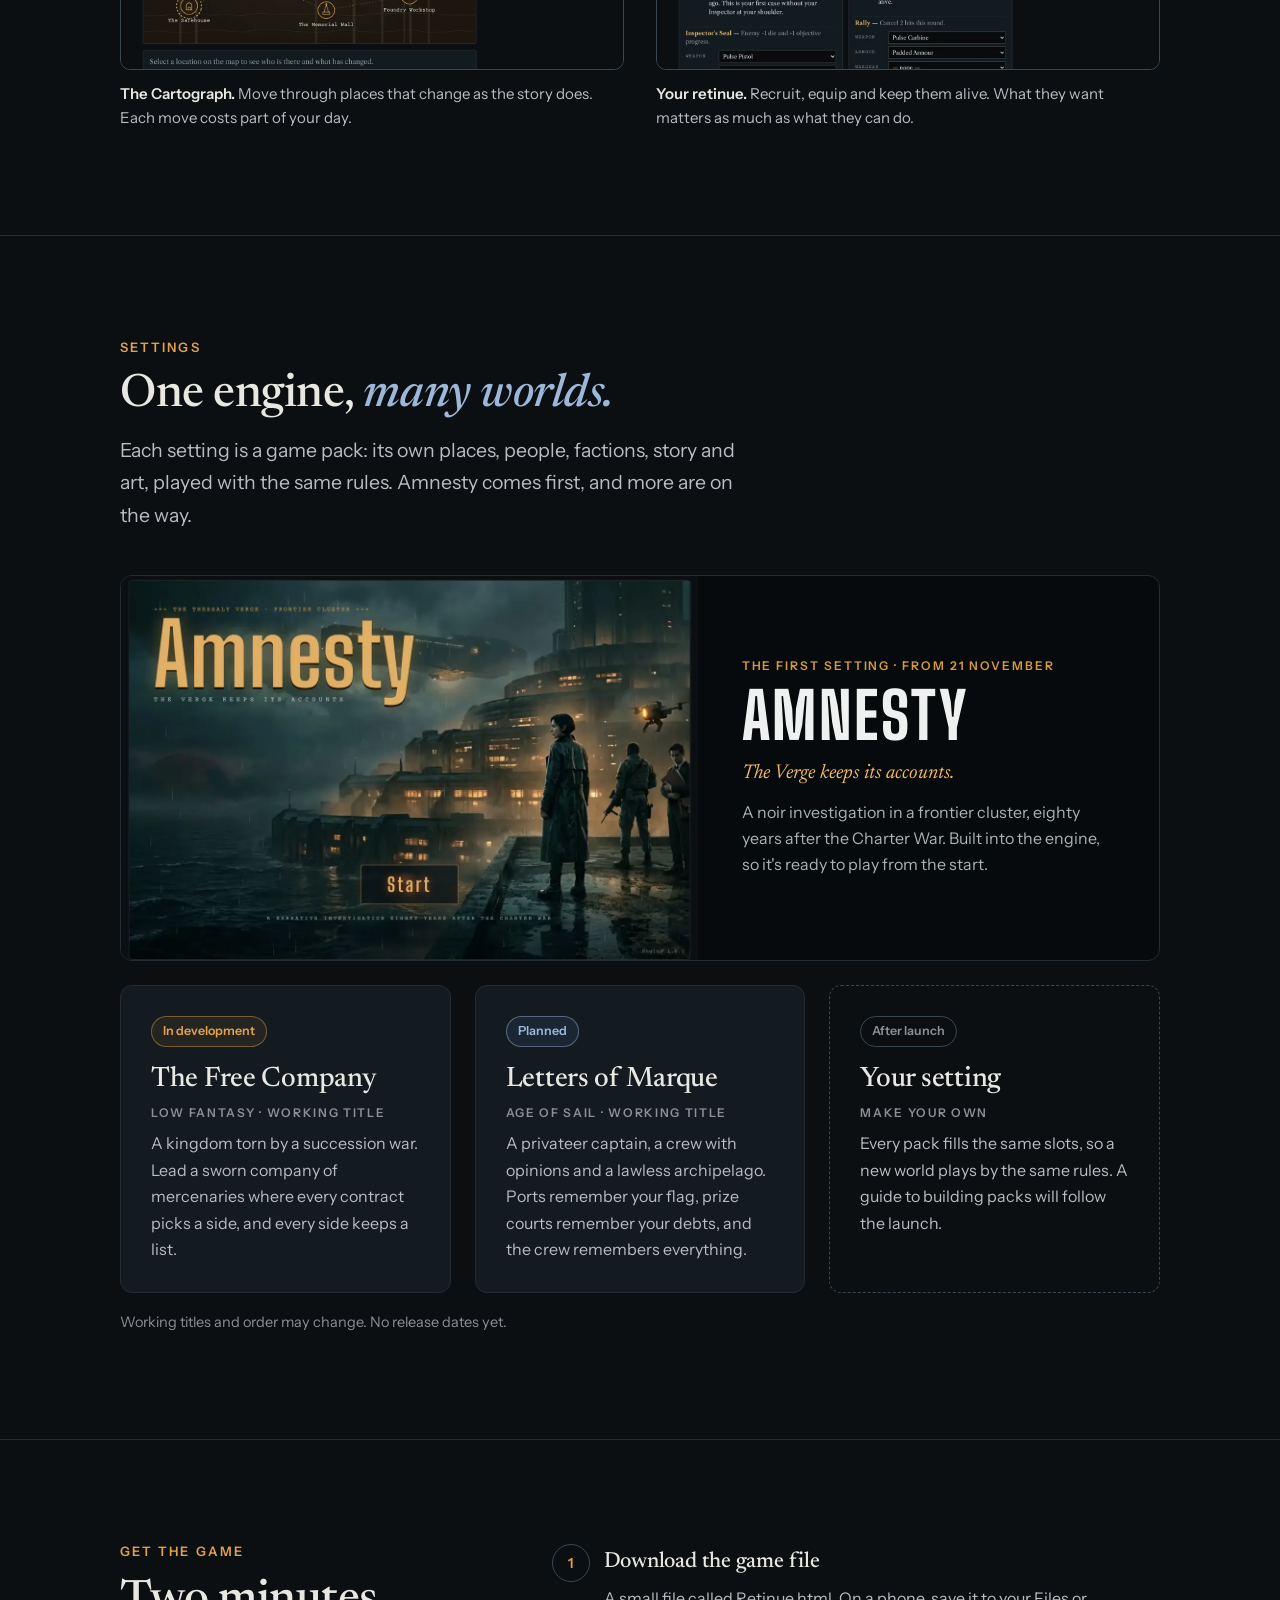
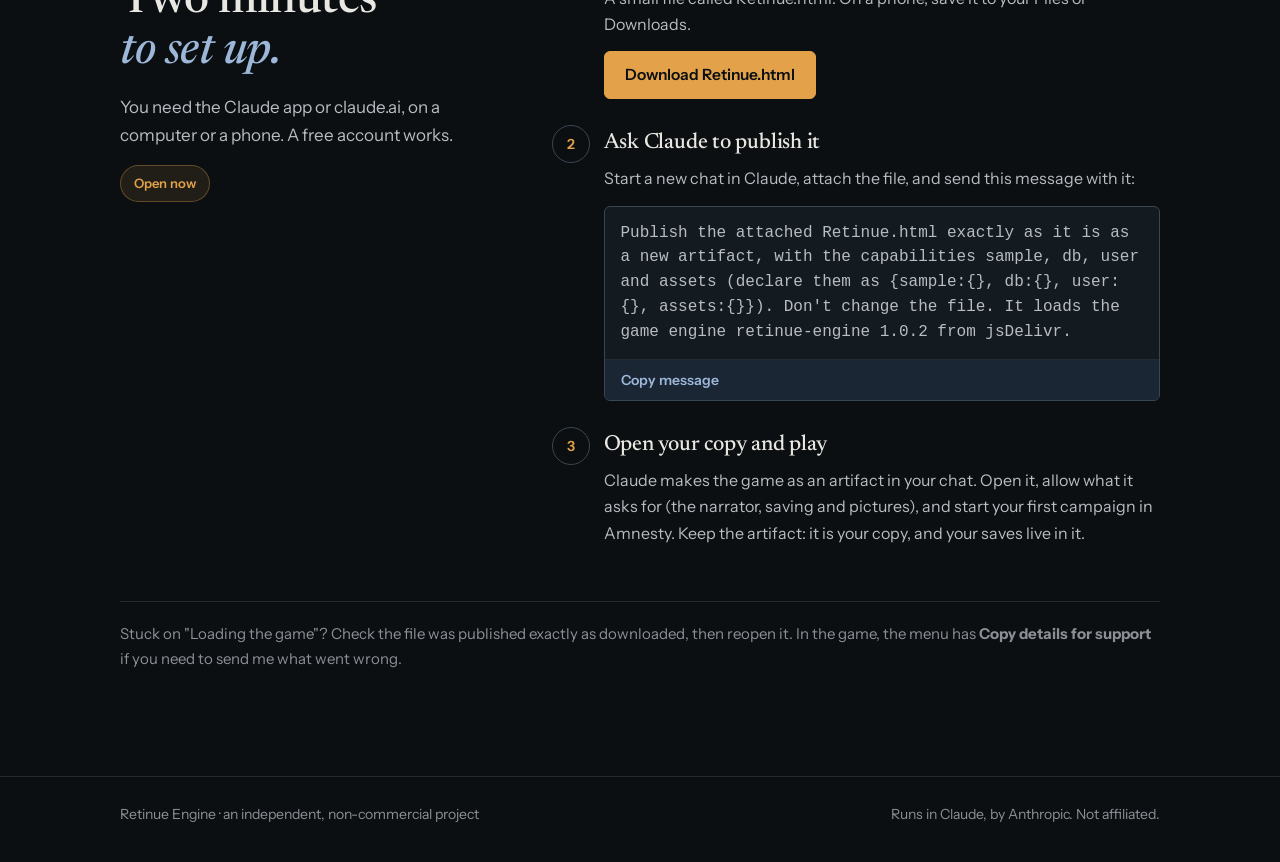
==== commit 34262a56: "Hero headline: Your retinue, your choices Co-Authored-By: Claude Opus 5.5 <noreply@anthropic.com> Cl" ====
--- a/index.html
+++ b/index.html
@@ -3,7 +3,7 @@
 <head>
 <meta charset="utf-8">
 <meta name="viewport" content="width=device-width,initial-scale=1,viewport-fit=cover">
-<title>Retinue Engine</title><meta name="description" content="Lead a small band. Live with what happens. Retinue is a solo roleplaying game narrated by Claude, running in your own Claude app. Opens Saturday 21 November 2026."><link rel="icon" type="image/svg+xml" href="assets/favicon.svg"><link rel="apple-touch-icon" href="assets/apple-touch-icon.png"><link rel="preconnect" href="https://fonts.googleapis.com"><link rel="stylesheet" href="https://fonts.googleapis.com/css2?family=Newsreader:ital,opsz,wght@0,6..72,400;0,6..72,500;1,6..72,400;1,6..72,500&family=Instrument+Sans:wght@400;500;600&family=Big+Shoulders+Display:wght@800&display=swap"><style>
+<title>Retinue Engine</title><meta name="description" content="Your retinue, your choices. Live with what happens. Retinue is a solo roleplaying game narrated by Claude, running in your own Claude app. Opens Saturday 21 November 2026."><link rel="icon" type="image/svg+xml" href="assets/favicon.svg"><link rel="apple-touch-icon" href="assets/apple-touch-icon.png"><link rel="preconnect" href="https://fonts.googleapis.com"><link rel="stylesheet" href="https://fonts.googleapis.com/css2?family=Newsreader:ital,opsz,wght@0,6..72,400;0,6..72,500;1,6..72,400;1,6..72,500&family=Instrument+Sans:wght@400;500;600&family=Big+Shoulders+Display:wght@800&display=swap"><style>
 /* Retinue Engine, night edition: the look of the launch teaser. A rain-dark ground, bone text,
    pale ink-blue for links and emphasis, and lantern amber for the one thing that matters on each screen.
    Layout: a full-bleed art hero, then sections on one 1080px column separated by hairlines. */
@@ -155,7 +155,7 @@
     </picture>
     <div class="wrap">
       <span class="pill">Opens Saturday 21 November</span>
-      <h1>Lead a small band. <em>Live with what happens.</em></h1>
+      <h1>Your retinue, your choices. <em>Live with what happens.</em></h1>
       <p class="lede">A solo roleplaying game where Claude narrates, the dice decide, and every choice changes the world your retinue walks through. Retinue runs in your own Claude app, and a free account works.</p>
       <div class="ctas">
         <a class="btn" href="#get">Get the game</a>
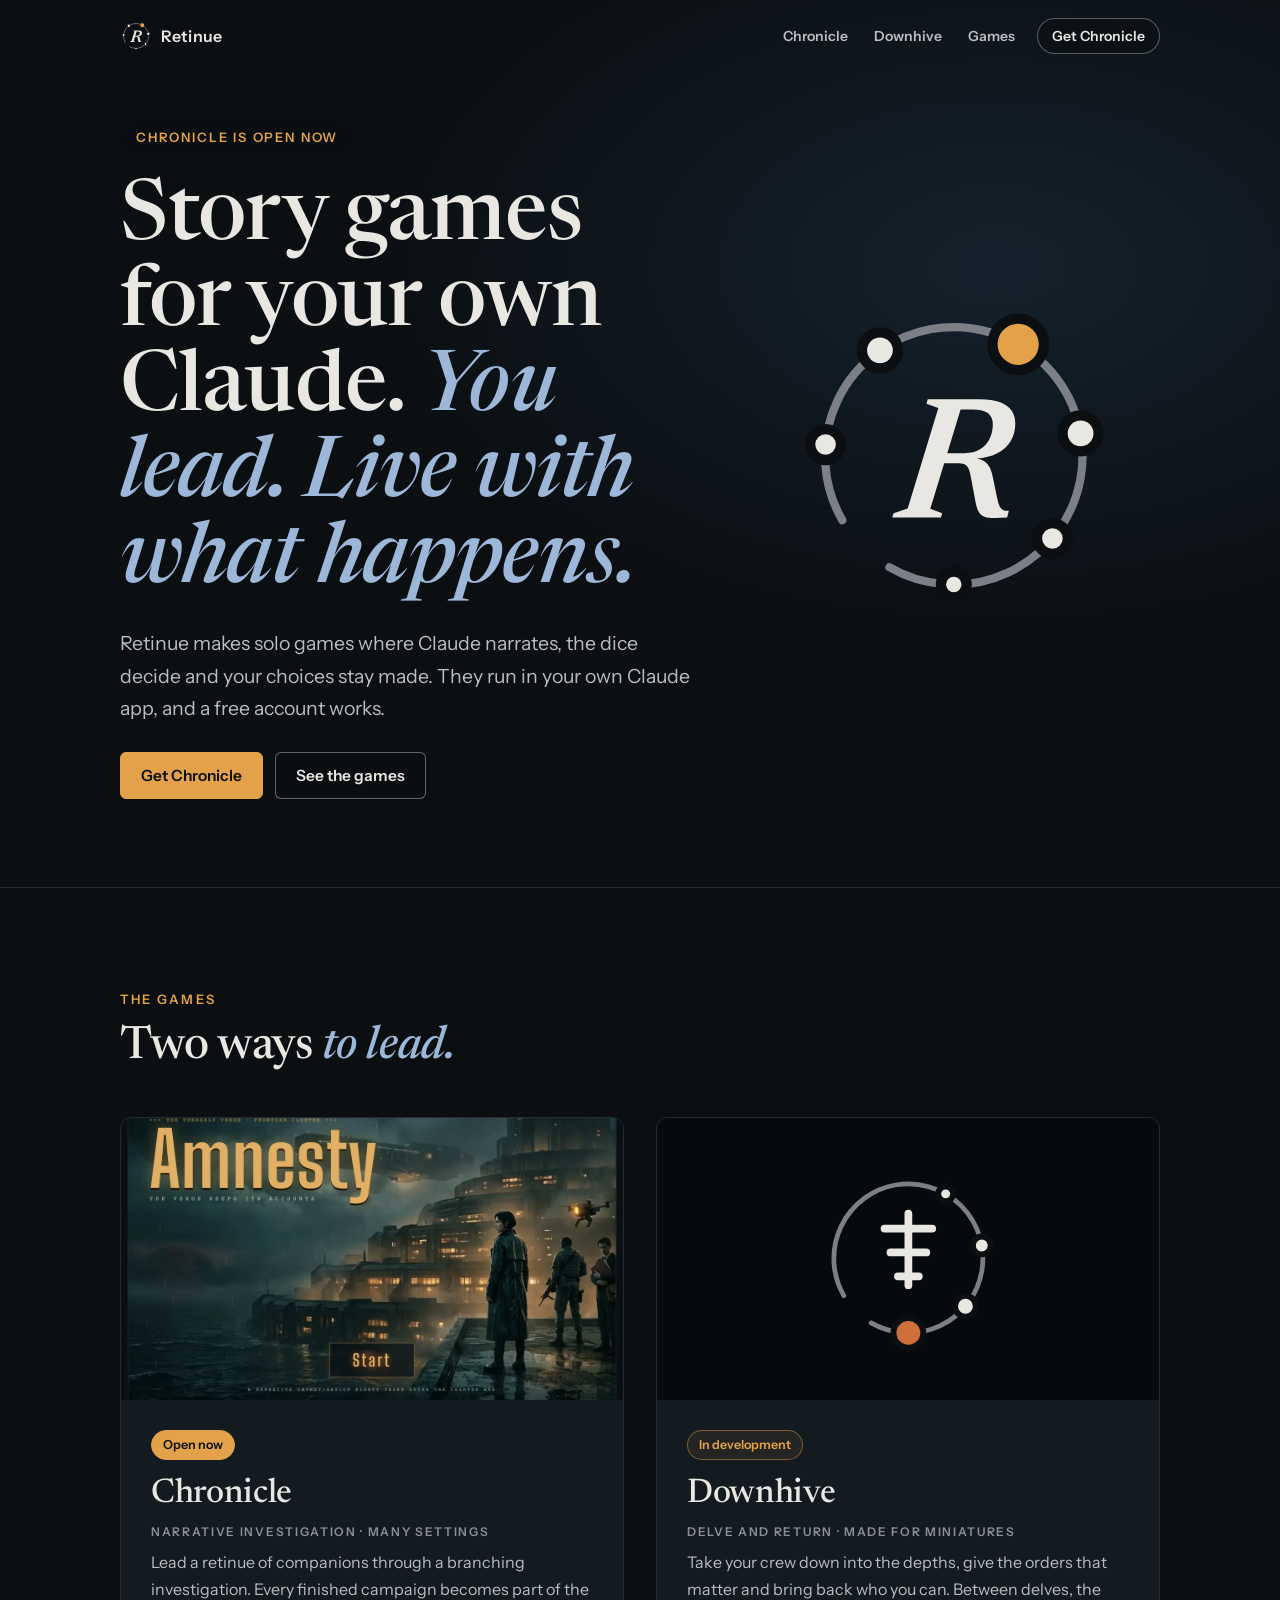
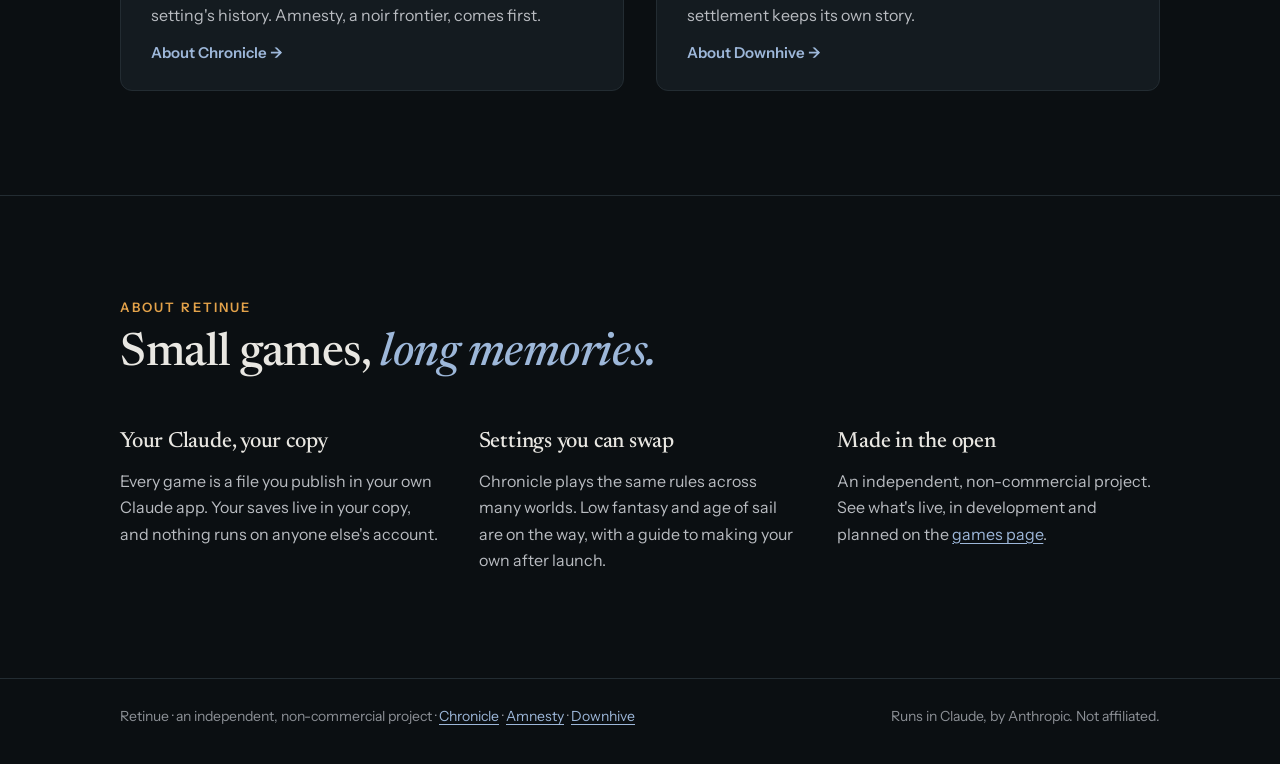
==== commit aa45f302: "Rebrand to Retinue label: add Chronicle, Downhive and Games pages Co-Authored-By: Claude Opus 5.5 <n" ====
--- a/index.html
+++ b/index.html
@@ -3,266 +3,92 @@
 <head>
 <meta charset="utf-8">
 <meta name="viewport" content="width=device-width,initial-scale=1,viewport-fit=cover">
-<title>Retinue Engine</title><meta name="description" content="Your retinue, your choices. Live with what happens. Retinue is a solo roleplaying game narrated by Claude, running in your own Claude app. Opens Saturday 21 November 2026."><link rel="icon" type="image/svg+xml" href="assets/favicon.svg"><link rel="apple-touch-icon" href="assets/apple-touch-icon.png"><link rel="preconnect" href="https://fonts.googleapis.com"><link rel="stylesheet" href="https://fonts.googleapis.com/css2?family=Newsreader:ital,opsz,wght@0,6..72,400;0,6..72,500;1,6..72,400;1,6..72,500&family=Instrument+Sans:wght@400;500;600&family=Big+Shoulders+Display:wght@800&display=swap"><style>
-/* Retinue Engine, night edition: the look of the launch teaser. A rain-dark ground, bone text,
-   pale ink-blue for links and emphasis, and lantern amber for the one thing that matters on each screen.
-   Layout: a full-bleed art hero, then sections on one 1080px column separated by hairlines. */
-:root{
-  --bg:#0b0f12;--bg2:#0f1519;--surface:#141b20;--line:#232c32;--line2:#3a4650;
-  --text:#e9e7e2;--dim:#b9bcc1;--faint:#8c9096;
-  --accent:#9db7d9;--accent-soft:#1a2633;--on-accent:#0b0f12;
-  --lamp:#e3a24a;--ring:#7c8086;
-  --f-head:"Newsreader",Georgia,"Times New Roman",serif;
-  --f-body:"Instrument Sans",system-ui,-apple-system,"Segoe UI",Roboto,sans-serif;
-  color-scheme:dark
-}
-*{box-sizing:border-box}
-html{scroll-behavior:smooth}
-@media (prefers-reduced-motion:reduce){html{scroll-behavior:auto}}
-body{background:var(--bg);color:var(--text);font:17px/1.65 var(--f-body);margin:0;-webkit-font-smoothing:antialiased}
-a{color:var(--accent);text-underline-offset:3px}
-p{margin:0}
-img{max-width:100%}
-.wrap{width:min(1080px,100%);margin:0 auto;padding-left:max(20px,env(safe-area-inset-left,0px));padding-right:max(20px,env(safe-area-inset-right,0px))}
-h1,h2,h3{font-family:var(--f-head);font-weight:500;letter-spacing:-.01em;margin:0;text-wrap:balance}
-h2{font-size:clamp(32px,4.4vw,46px);line-height:1.1}
-h2 em{font-style:italic;color:var(--accent)}
-.eyebrow{font:600 13px/1.2 var(--f-body);letter-spacing:.16em;text-transform:uppercase;color:var(--lamp)}
-.lede{font-size:clamp(17.5px,2vw,19.5px);color:var(--dim);max-width:56ch}
-section{padding-block:clamp(56px,9vw,104px);border-top:1px solid var(--line)}
-section.card{padding-block:clamp(16px,3vw,32px);border-top:0}
-.head{display:grid;gap:14px;margin-bottom:clamp(28px,4vw,44px);max-width:640px}
-
-/* header, over the hero */
-.top{position:absolute;inset:0 0 auto;z-index:2}
-.top .wrap{display:flex;align-items:center;justify-content:space-between;gap:16px;padding-block:calc(18px + env(safe-area-inset-top,0px)) 18px}
-.brand{display:flex;align-items:center;gap:9px;font:600 16px/1 var(--f-body);letter-spacing:.01em;color:var(--text);text-decoration:none}
-.brand svg{flex:none}
-.toplink{font:600 14px/1 var(--f-body);color:var(--text);text-decoration:none;padding:10px 14px;border:1px solid rgba(233,231,226,.35);border-radius:999px;background:rgba(11,15,18,.55)}
-
-/* hero: the teaser, as a page */
-.hero{position:relative;min-height:min(820px,100svh);display:flex;align-items:flex-end;overflow:hidden;border:0;padding:0}
-.hero picture,.hero picture img{position:absolute;inset:0;width:100%;height:100%}
-.hero picture img{object-fit:cover;object-position:72% 40%}
-.hero::after{content:"";position:absolute;inset:0;background:linear-gradient(180deg,rgba(11,15,18,.55) 0%,rgba(11,15,18,0) 22%,rgba(11,15,18,.15) 45%,rgba(11,15,18,.88) 74%,var(--bg) 100%)}
-.hero .wrap{position:relative;z-index:1;padding-block:140px clamp(48px,8vw,88px);display:grid;gap:22px}
-.pill{justify-self:start;font:600 13px/1 var(--f-body);letter-spacing:.14em;text-transform:uppercase;color:var(--lamp);background:rgba(11,15,18,.72);padding:11px 16px;border-radius:999px}
-.hero h1{font-size:clamp(46px,8vw,92px);line-height:1.02;max-width:13ch}
-.hero h1 em{font-style:italic;color:var(--accent)}
-.hero .lede{color:#cdd0d4}
-.ctas{display:flex;flex-wrap:wrap;gap:12px;align-items:center;margin-top:6px}
-.btn{display:inline-flex;align-items:center;gap:8px;font:600 15.5px/1 var(--f-body);padding:15px 20px;border-radius:6px;text-decoration:none;border:1px solid var(--lamp);background:var(--lamp);color:var(--on-accent)}
-.btn.ghost{background:rgba(11,15,18,.55);color:var(--text);border-color:rgba(233,231,226,.4)}
-.btn:focus-visible,.copy:focus-visible,.toplink:focus-visible{outline:2px solid var(--accent);outline-offset:2px}
-.btn[aria-disabled="true"]{background:var(--surface);color:var(--faint);border-color:var(--line2);pointer-events:none}
-.when{font-size:15px;color:var(--faint)}
-.when b{color:var(--text);font-weight:600}
-
-/* branching */
-.branch{display:block;width:100%;height:auto;font-family:var(--f-body)}
-.branch.tall{display:none;max-width:420px}
-.branch .bx{fill:var(--surface);stroke:var(--line2);stroke-width:1}
-.branch .bx.on{stroke:var(--lamp);stroke-width:1.5}
-.branch .bx.dim{fill:var(--bg2);stroke:var(--line)}
-.branch .bx.mem{fill:var(--accent-soft);stroke:var(--accent);stroke-opacity:.5}
-.branch .ey{font-size:11px;font-weight:600;letter-spacing:.14em;fill:var(--faint)}
-.branch .ey.on{fill:var(--lamp)}
-.branch .tx{font-size:15px;fill:var(--text)}
-.branch .tx.dim{fill:var(--faint)}
-.branch .ln{fill:none;stroke:var(--line2);stroke-width:1.5}
-.branch .ln.dim{stroke-dasharray:4 5}
-.branch .ln.on{stroke:var(--lamp);stroke-width:2}
-.branch .dot{fill:var(--lamp)}
-.note{margin-top:18px;font-size:14.5px;color:var(--faint)}
-.keeps{display:grid;grid-template-columns:repeat(3,minmax(0,1fr));gap:clamp(18px,3vw,36px);margin-top:clamp(36px,5vw,56px)}
-.keeps div{display:grid;gap:8px;align-content:start;min-width:0}
-.keeps h3{font-size:22px}
-.keeps p{color:var(--dim);font-size:16px}
-
-/* in play */
-.play{display:grid;grid-template-columns:minmax(0,1.55fr) minmax(0,1fr);gap:clamp(18px,3vw,32px);align-items:start}
-.shot{margin:0;display:grid;gap:12px;min-width:0}
-.shot img{display:block;width:100%;height:auto;border-radius:10px;border:1px solid var(--line2);background:var(--surface)}
-.shot figcaption{font-size:15px;color:var(--dim)}
-.shot figcaption b{color:var(--text);font-weight:600}
-.phone img{max-width:300px;justify-self:center;border-radius:28px;border:6px solid #1b2228}
-.phone figcaption{text-align:center;max-width:32ch;justify-self:center}
-.pair{display:grid;grid-template-columns:repeat(2,minmax(0,1fr));gap:clamp(18px,3vw,32px);margin-top:clamp(24px,4vw,40px)}
-
-/* first setting */
-.pack{display:grid;grid-template-columns:minmax(0,1.25fr) minmax(0,1fr);background:#070a0c;border:1px solid var(--line);border-radius:12px;overflow:hidden}
-.pack img{display:block;width:100%;height:100%;object-fit:cover;min-height:260px}
-.pack .txt{padding:clamp(24px,4vw,44px);display:grid;gap:12px;align-content:center}
-.pack .k{font:600 12px/1.3 var(--f-body);letter-spacing:.16em;text-transform:uppercase;color:#d89a3a}
-.pack h3{font-family:"Big Shoulders Display",Impact,"Arial Narrow",sans-serif;font-weight:800;font-size:clamp(44px,6vw,64px);letter-spacing:.04em;text-transform:uppercase;line-height:.95;color:#eef1ef}
-.pack .tag{font:italic 20px/1.4 var(--f-head);color:#f0b860}
-.pack p{color:#a9b3b5;font-size:16px}
-
-/* get the game */
-.get{display:grid;grid-template-columns:minmax(0,1fr) minmax(0,1.6fr);gap:clamp(24px,4vw,56px);scroll-margin-top:24px}
-.get .intro{display:grid;gap:16px;align-content:start}
-.get .intro p{color:var(--dim)}
-.state{font:600 13px/1.3 var(--f-body);color:var(--lamp);background:rgba(227,162,74,.1);border:1px solid rgba(227,162,74,.35);padding:9px 13px;border-radius:999px;justify-self:start}
-.get ol{list-style:none;margin:0;padding:0;display:grid;gap:26px;counter-reset:s}
-.get li{display:grid;grid-template-columns:36px minmax(0,1fr);gap:4px 16px;counter-increment:s}
-.get li::before{content:counter(s);grid-row:span 3;width:36px;height:36px;border-radius:50%;border:1px solid var(--line2);display:grid;place-items:center;font:600 14px/1 var(--f-body);color:var(--lamp)}
-.get h3{font-size:22px}
-.get li p{color:var(--dim);font-size:16px}
-.get .btn{justify-self:start;margin-top:10px}
-.prompt{margin-top:10px;border:1px solid var(--line2);border-radius:6px;background:var(--surface);overflow:hidden}
-.prompt p{margin:0;padding:14px 16px;font:14px/1.55 ui-monospace,Menlo,Consolas,monospace;color:var(--text);white-space:pre-wrap;word-break:break-word}
-.copy{display:block;width:100%;font:600 14px/1 var(--f-body);padding:13px 16px;border:0;border-top:1px solid var(--line);background:var(--accent-soft);color:var(--accent);cursor:pointer;text-align:left}
-.help{grid-column:1/-1;font-size:15px;color:var(--faint);border-top:1px solid var(--line);padding-top:20px}
-
-/* roadmap */
-.road{display:grid;grid-template-columns:repeat(3,minmax(0,1fr));gap:clamp(14px,2.4vw,24px);margin-top:clamp(14px,2.4vw,24px)}
-.rd{display:grid;gap:10px;align-content:start;padding:clamp(22px,3vw,30px);border:1px solid var(--line);border-radius:12px;background:var(--surface);min-width:0}
-.rd.yours{background:transparent;border-style:dashed;border-color:var(--line2)}
-.rd h3{font-size:clamp(24px,2.6vw,28px);line-height:1.15}
-.rd .genre{font:600 12px/1.3 var(--f-body);letter-spacing:.14em;text-transform:uppercase;color:var(--faint)}
-.rd p{color:var(--dim);font-size:16px}
-.st{justify-self:start;font:600 12.5px/1 var(--f-body);padding:8px 11px;border-radius:999px;border:1px solid var(--line2);color:var(--faint);margin-bottom:6px}
-.st.dev{color:var(--lamp);border-color:rgba(227,162,74,.45);background:rgba(227,162,74,.08)}
-.st.plan{color:var(--accent);border-color:rgba(157,183,217,.45);background:var(--accent-soft)}
-
-footer{border-top:1px solid var(--line);padding-block:26px calc(36px + env(safe-area-inset-bottom,0px));color:var(--faint);font-size:14px}
-footer .wrap{display:flex;flex-wrap:wrap;gap:8px 24px;justify-content:space-between}
-
-@media (max-width:760px){
-  .branch.wide{display:none}.branch.tall{display:block}
-  .keeps,.play,.pair,.pack,.get,.road{grid-template-columns:1fr}
-  .pack img{min-height:0;aspect-ratio:3/2}
-  .toplink{display:none}
-  .play .desk{display:none}
-  .phone img{max-width:280px}
-}
+<title>Retinue</title><meta name="description" content="Retinue makes solo story games narrated by Claude, played in your own Claude app. Chronicle, the narrative engine, opens Saturday 21 November 2026 with Amnesty. Downhive is in development."><link rel="icon" type="image/svg+xml" href="assets/favicon.svg"><link rel="apple-touch-icon" href="assets/apple-touch-icon.png"><link rel="preconnect" href="https://fonts.googleapis.com"><link rel="stylesheet" href="https://fonts.googleapis.com/css2?family=Newsreader:ital,opsz,wght@0,6..72,400;0,6..72,500;1,6..72,400;1,6..72,500&family=Instrument+Sans:wght@400;500;600&family=Big+Shoulders+Display:wght@800&display=swap"><link rel="stylesheet" href="assets/site.css"><style>
+.label{padding-block:calc(120px + env(safe-area-inset-top,0px)) clamp(48px,8vw,88px);border-top:0;background:radial-gradient(ellipse 70% 60% at 78% 30%,#14212c 0%,var(--bg) 70%)}
+.label .wrap{display:grid;grid-template-columns:minmax(0,1.4fr) minmax(0,1fr);gap:clamp(24px,4vw,56px);align-items:center}
+.label .hl{display:grid;gap:22px}
+.label h1{font-size:clamp(44px,7vw,84px);line-height:1.02;max-width:14ch}
+.label h1 em{font-style:italic;color:var(--accent)}
+.label .big{justify-self:center;width:min(340px,80%);height:auto}
+.label .big svg{width:100%;height:auto}
+.dh-art{display:grid;place-items:center;height:100%;background:radial-gradient(ellipse 80% 90% at 50% 100%,#3a1d10 0%,#120b08 60%,#070a0c 100%);--lamp:#cf6f3a}
+.dh-art svg{width:38%;height:auto}
+.about{display:grid;grid-template-columns:repeat(3,minmax(0,1fr));gap:clamp(18px,3vw,36px)}
+.about div{display:grid;gap:8px;align-content:start}
+.about h3{font-size:22px}.about p{color:var(--dim);font-size:16px}
+@media (max-width:760px){.label .wrap,.about{grid-template-columns:1fr}.label .big{width:180px;grid-row:1;justify-self:start}}
 </style>
 </head>
 <body>
 <header class="top"><div class="wrap">
-  <a class="brand" href="./" aria-label="Retinue Engine home">
+  <a class="brand" href="" aria-label="Retinue home">
     <svg width="32" height="32" viewBox="0 0 64 64" aria-hidden="true"><path d="M10.35 44.5 A25 25 0 1 1 19.5 53.65" fill="none" stroke="var(--ring)" stroke-width="1.6" stroke-linecap="round"/><path d="M27.4355 42.3 29.747500000000002 43.133 29.4925 44.0H20.0575L20.3125 43.133L23.0495 42.232L28.999499999999998 22.698999999999998L26.6875 21.883L26.9425 21.016H36.9555Q39.471500000000006 21.016 41.010000000000005 21.6025Q42.548500000000004 22.189 43.24550000000001 23.259999999999998Q43.9425 24.331 43.9425 25.793Q43.9425 27.68 43.0415 29.1675Q42.1405 30.655 40.3555 31.555999999999997Q38.7405 32.372 36.4455 32.542Q37.3465 32.678 37.9245 33.035Q38.6385 33.494 39.021 34.344Q39.4035 35.194 39.6415 36.469L40.423500000000004 40.243Q40.661500000000004 41.382 40.942 41.900499999999994Q41.2225 42.419 41.638999999999996 42.555Q42.0555 42.691 42.6845 42.691L42.3615 44.0Q40.4915 44.136 39.361000000000004 44.0765Q38.2305 44.017 37.61 43.6685Q36.9895 43.32 36.692 42.6315Q36.3945 41.943 36.1905 40.821L35.3065 36.112Q35.1195 34.973 34.839 34.412Q34.5585 33.851 34.091 33.6555Q33.6235 33.46 32.841499999999996 33.46H30.1385ZM34.1165 31.488Q35.8845 31.488 37.0915 30.74Q38.298500000000004 29.991999999999997 38.936 28.725499999999997Q39.573499999999996 27.459 39.573499999999996 25.912Q39.573499999999996 24.500999999999998 38.6725 23.761499999999998Q37.7715 23.022 35.6465 23.022H33.3175L30.7335 31.488Z" fill="var(--text)"/><g stroke="var(--bg)" stroke-width="2"><circle cx="7.1" cy="29.82" r="3" fill="var(--text)"/><circle cx="17.66" cy="11.52" r="3.5" fill="var(--text)"/><circle cx="44.5" cy="10.35" r="5" fill="var(--lamp)"/><circle cx="56.62" cy="27.66" r="3.5" fill="var(--text)"/><circle cx="51.15" cy="48.07" r="3" fill="var(--text)"/><circle cx="32" cy="57" r="2.5" fill="var(--text)"/></g></svg>
-    Retinue Engine
+    <span class="word">Retinue</span>
   </a>
-  <a class="toplink" href="#get">Get the game</a>
+  <nav class="nav" aria-label="Site"><a class="nl" href="chronicle/">Chronicle</a><a class="nl" href="downhive/">Downhive</a><a class="nl" href="games/">Games</a><a class="toplink" href="chronicle/#get">Get Chronicle</a></nav>
 </div></header>
-
 <main>
-  <section class="hero" aria-label="Retinue Engine">
-    <picture>
-      <source media="(max-width:760px)" srcset="assets/hero-phone.webp">
-      <img src="assets/hero.webp" alt="An investigator and her companions on a rain-soaked rooftop under a passing starship" fetchpriority="high">
-    </picture>
-    <div class="wrap">
-      <span class="pill">Opens Saturday 21 November</span>
-      <h1>Your retinue, your choices. <em>Live with what happens.</em></h1>
-      <p class="lede">A solo roleplaying game where Claude narrates, the dice decide, and every choice changes the world your retinue walks through. Retinue runs in your own Claude app, and a free account works.</p>
+  <section class="label" aria-label="Retinue"><div class="wrap">
+    <div class="hl">
+      <span class="pill" data-open="Chronicle is open now">Chronicle opens Saturday 21 November</span>
+      <h1>Story games for your own Claude. <em>You lead. Live with what happens.</em></h1>
+      <p class="lede">Retinue makes solo games where Claude narrates, the dice decide and your choices stay made. They run in your own Claude app, and a free account works.</p>
       <div class="ctas">
-        <a class="btn" href="#get">Get the game</a>
-        <a class="btn ghost" href="#branches">See how a story branches</a>
+        <a class="btn" href="chronicle/#get">Get Chronicle</a>
+        <a class="btn ghost" href="#games">See the games</a>
       </div>
     </div>
-  </section>
+    <div class="big"><svg width="320" height="320" viewBox="0 0 64 64" aria-hidden="true"><path d="M10.35 44.5 A25 25 0 1 1 19.5 53.65" fill="none" stroke="var(--ring)" stroke-width="1.6" stroke-linecap="round"/><path d="M27.4355 42.3 29.747500000000002 43.133 29.4925 44.0H20.0575L20.3125 43.133L23.0495 42.232L28.999499999999998 22.698999999999998L26.6875 21.883L26.9425 21.016H36.9555Q39.471500000000006 21.016 41.010000000000005 21.6025Q42.548500000000004 22.189 43.24550000000001 23.259999999999998Q43.9425 24.331 43.9425 25.793Q43.9425 27.68 43.0415 29.1675Q42.1405 30.655 40.3555 31.555999999999997Q38.7405 32.372 36.4455 32.542Q37.3465 32.678 37.9245 33.035Q38.6385 33.494 39.021 34.344Q39.4035 35.194 39.6415 36.469L40.423500000000004 40.243Q40.661500000000004 41.382 40.942 41.900499999999994Q41.2225 42.419 41.638999999999996 42.555Q42.0555 42.691 42.6845 42.691L42.3615 44.0Q40.4915 44.136 39.361000000000004 44.0765Q38.2305 44.017 37.61 43.6685Q36.9895 43.32 36.692 42.6315Q36.3945 41.943 36.1905 40.821L35.3065 36.112Q35.1195 34.973 34.839 34.412Q34.5585 33.851 34.091 33.6555Q33.6235 33.46 32.841499999999996 33.46H30.1385ZM34.1165 31.488Q35.8845 31.488 37.0915 30.74Q38.298500000000004 29.991999999999997 38.936 28.725499999999997Q39.573499999999996 27.459 39.573499999999996 25.912Q39.573499999999996 24.500999999999998 38.6725 23.761499999999998Q37.7715 23.022 35.6465 23.022H33.3175L30.7335 31.488Z" fill="var(--text)"/><g stroke="var(--bg)" stroke-width="2"><circle cx="7.1" cy="29.82" r="3" fill="var(--text)"/><circle cx="17.66" cy="11.52" r="3.5" fill="var(--text)"/><circle cx="44.5" cy="10.35" r="5" fill="var(--lamp)"/><circle cx="56.62" cy="27.66" r="3.5" fill="var(--text)"/><circle cx="51.15" cy="48.07" r="3" fill="var(--text)"/><circle cx="32" cy="57" r="2.5" fill="var(--text)"/></g></svg></div>
+  </div></section>
 
-  <section id="branches"><div class="wrap">
+  <section id="games" aria-labelledby="games-h"><div class="wrap">
     <div class="head">
-      <span class="eyebrow">How it plays</span>
-      <h2>Every choice <em>leaves a mark.</em></h2>
-      <p class="lede">Each scene is narrated fresh by Claude. You decide what your retinue does, the dice and your companions decide how it goes, and the world keeps the result.</p>
+      <span class="eyebrow">The games</span>
+      <h2 id="games-h">Two ways <em>to lead.</em></h2>
     </div>
-    <!--branch-wide--><svg class="branch wide" viewBox="0 0 1040 420" role="img" aria-label="Diagram: one scene offers three choices; each leads somewhere different, and the path you take is remembered by the world"><path class="ln dim" d="M200 210 C 228 210, 222 62, 252 62"/><path class="ln dim" d="M482 62 H 540"/><path class="ln dim" d="M760 62 H 784"/><text class="tx dim" x="790" y="67">…</text><path class="ln dim" d="M200 210 C 228 210, 222 200, 252 200"/><path class="ln dim" d="M482 200 H 540"/><path class="ln dim" d="M760 200 H 784"/><text class="tx dim" x="790" y="205">…</text><path class="ln on" d="M200 210 C 228 210, 222 338, 252 338"/><path class="ln on" d="M482 338 H 540"/><path class="ln on" d="M760 338 C 790 338, 790 210, 820 210"/><rect class="bx" x="0" y="166" width="200" height="88" rx="8"/><text class="ey" x="16" y="188">SCENE · DAY 1</text><text class="tx" x="16" y="210">A note under the door</text><text class="tx" x="16" y="230">The Sinks, Arcology Nine</text><rect class="bx dim" x="252" y="30" width="230" height="64" rx="8"/><text class="ey" x="268" y="52">YOUR CHOICE</text><text class="tx dim" x="268" y="74">Study Tesk&#x27;s note</text><rect class="bx dim" x="540" y="30" width="220" height="84" rx="8"/><text class="ey" x="556" y="52">WHAT HAPPENS</text><text class="tx dim" x="556" y="74">The note hides</text><text class="tx dim" x="556" y="94">a cipher</text><rect class="bx dim" x="252" y="168" width="230" height="84" rx="8"/><text class="ey" x="268" y="190">YOUR CHOICE</text><text class="tx dim" x="268" y="212">Ask Bracken what</text><text class="tx dim" x="268" y="232">the street says</text><rect class="bx dim" x="540" y="168" width="220" height="84" rx="8"/><text class="ey" x="556" y="190">WHAT HAPPENS</text><text class="tx dim" x="556" y="212">The street names</text><text class="tx dim" x="556" y="232">a Combine fixer</text><rect class="bx on" x="252" y="306" width="230" height="84" rx="8"/><text class="ey on" x="268" y="328">YOUR CHOICE</text><text class="tx" x="268" y="350">Go straight to the</text><text class="tx" x="268" y="370">Counting-House</text><rect class="bx on" x="540" y="306" width="220" height="84" rx="8"/><text class="ey on" x="556" y="328">WHAT HAPPENS</text><text class="tx" x="556" y="350">A clerk burns three</text><text class="tx" x="556" y="370">ledger pages</text><rect class="bx mem" x="820" y="92" width="220" height="236" rx="8"/><text class="ey on" x="836" y="116">THE WORLD REMEMBERS</text><circle class="dot" cx="840" cy="139" r="3.5"/><text class="tx" x="852" y="144">The Combine knows</text><text class="tx" x="852" y="164">your face</text><circle class="dot" cx="840" cy="191" r="3.5"/><text class="tx" x="852" y="196">The ledger lead is lost</text><circle class="dot" cx="840" cy="223" r="3.5"/><text class="tx" x="852" y="228">Bracken: “Next time,</text><text class="tx" x="852" y="248">we plan.”</text><circle class="dot" cx="840" cy="275" r="3.5"/><text class="tx" x="852" y="280">Day 2 starts from here</text></svg><!--/branch-wide-->
-    <!--branch-tall--><svg class="branch tall" viewBox="0 0 360 726" role="img" aria-label="Diagram: one scene offers three choices; the path you take leads to its own outcome, and the world remembers it"><rect class="bx" x="0" y="0" width="360" height="86" rx="8"/><text class="ey" x="16" y="22">SCENE · DAY 1</text><text class="tx" x="16" y="44">A note under the door</text><text class="tx" x="16" y="64">The Sinks, Arcology Nine</text><path class="ln dim" d="M18 86 V 314"/><path class="ln dim" d="M18 140 H 40"/><rect class="bx dim" x="40" y="112" width="320" height="56" rx="8"/><text class="ey" x="56" y="134">YOUR CHOICE</text><text class="tx dim" x="56" y="156">Study Tesk&#x27;s note</text><path class="ln dim" d="M18 222 H 40"/><rect class="bx dim" x="40" y="184" width="320" height="76" rx="8"/><text class="ey" x="56" y="206">YOUR CHOICE</text><text class="tx dim" x="56" y="228">Ask Bracken what</text><text class="tx dim" x="56" y="248">the street says</text><path class="ln on" d="M18 314 H 40"/><rect class="bx on" x="40" y="276" width="320" height="76" rx="8"/><text class="ey on" x="56" y="298">YOUR CHOICE</text><text class="tx" x="56" y="320">Go straight to the</text><text class="tx" x="56" y="340">Counting-House</text><path class="ln on" d="M200 352 V 378"/><rect class="bx on" x="40" y="378" width="320" height="84" rx="8"/><text class="ey on" x="56" y="400">WHAT HAPPENS</text><text class="tx" x="56" y="422">A clerk burns three</text><text class="tx" x="56" y="442">ledger pages</text><path class="ln on" d="M200 462 V 488"/><rect class="bx mem" x="40" y="488" width="320" height="236" rx="8"/><text class="ey on" x="56" y="512">THE WORLD REMEMBERS</text><circle class="dot" cx="60" cy="535" r="3.5"/><text class="tx" x="72" y="540">The Combine knows</text><text class="tx" x="72" y="560">your face</text><circle class="dot" cx="60" cy="587" r="3.5"/><text class="tx" x="72" y="592">The ledger lead is lost</text><circle class="dot" cx="60" cy="619" r="3.5"/><text class="tx" x="72" y="624">Bracken: “Next time,</text><text class="tx" x="72" y="644">we plan.”</text><circle class="dot" cx="60" cy="671" r="3.5"/><text class="tx" x="72" y="676">Day 2 starts from here</text></svg><!--/branch-tall-->
-    <p class="note">An example from the first case in Amnesty. Your story will go its own way.</p>
-    <div class="keeps">
-      <div><h3>People remember</h3><p>Companions have their own loyalties, flaws and secrets. Treat them well or badly and they act on it, sometimes by leaving.</p></div>
-      <div><h3>The world moves</h3><p>Factions rise and fall between scenes. Threats you ignore keep ticking, and the places you visit change while you're away.</p></div>
-      <div><h3>Stories become history</h3><p>Every finished campaign is written into the setting's chronicle, so the next one starts in a world you shaped.</p></div>
+    <div class="games">
+      <a class="game" href="chronicle/">
+        <div class="art"><img src="assets/shots/title.webp" width="1200" height="800" alt="The Amnesty title screen" loading="lazy"></div>
+        <div class="body">
+          <span class="st live" data-open="Open now">Opens 21 November</span>
+          <h3>Chronicle</h3>
+          <span class="genre">Narrative investigation · many settings</span>
+          <p>Lead a retinue of companions through a branching investigation. Every finished campaign becomes part of the setting's history. Amnesty, a noir frontier, comes first.</p>
+          <span class="more">About Chronicle →</span>
+        </div>
+      </a>
+      <a class="game" href="downhive/">
+        <div class="art dh-art"><svg width="200" height="200" viewBox="0 0 64 64" aria-hidden="true"><path d="M10.35 44.5 A25 25 0 1 1 19.5 53.65" fill="none" stroke="var(--ring)" stroke-width="1.6" stroke-linecap="round"/><g stroke="var(--text)" stroke-width="2.6" stroke-linecap="round"><path d="M32 17 V 41"/><path d="M24 22 H 40"/><path d="M26 30 H 38"/><path d="M28.5 38 H 35.5"/></g><g stroke="var(--bg)" stroke-width="2"><circle cx="44.5" cy="10.35" r="2.5" fill="var(--text)"/><circle cx="56.62" cy="27.66" r="3" fill="var(--text)"/><circle cx="51.15" cy="48.07" r="3.5" fill="var(--text)"/><circle cx="32" cy="57" r="5" fill="var(--lamp)"/></g></svg></div>
+        <div class="body">
+          <span class="st dev">In development</span>
+          <h3>Downhive</h3>
+          <span class="genre">Delve and return · made for miniatures</span>
+          <p>Take your crew down into the depths, give the orders that matter and bring back who you can. Between delves, the settlement keeps its own story.</p>
+          <span class="more">About Downhive →</span>
+        </div>
+      </a>
     </div>
   </div></section>
 
-  <section aria-labelledby="play-h"><div class="wrap">
+  <section aria-labelledby="about-h"><div class="wrap">
     <div class="head">
-      <span class="eyebrow">In play</span>
-      <h2 id="play-h">A whole game, <em>in one chat.</em></h2>
+      <span class="eyebrow">About Retinue</span>
+      <h2 id="about-h">Small games, <em>long memories.</em></h2>
     </div>
-    <div class="play">
-      <figure class="shot desk"><img src="assets/shots/story.webp" width="1100" height="1177" alt="The investigation screen: a scene picture of the Sinks, the narration, a sealed letter from the player's vault, the retinue and three numbered choices" loading="lazy"><figcaption><b>The investigation.</b> Read what happens, open what turns up, and choose your move, or type your own.</figcaption></figure>
-      <figure class="shot phone"><img src="assets/shots/phone.webp" width="585" height="1266" alt="The same scene on a phone" loading="lazy"><figcaption><b>On your phone too.</b> Read what happens and choose your move wherever you use Claude. Your campaign is saved in your copy.</figcaption></figure>
-    </div>
-    <div class="pair">
-      <figure class="shot"><img src="assets/shots/map.webp" width="1400" height="941" alt="The Cartograph: a hand-drawn map of the Sinks with places such as the Uplift, Tidewater Market and the Memorial Wall" loading="lazy"><figcaption><b>The Cartograph.</b> Move through places that change as the story does. Each move costs part of your day.</figcaption></figure>
-      <figure class="shot"><img src="assets/shots/retinue.webp" width="1400" height="941" alt="The Retinue screen: two companions with stats, talents, flaws, secrets and equipment" loading="lazy"><figcaption><b>Your retinue.</b> Recruit, equip and keep them alive. What they want matters as much as what they can do.</figcaption></figure>
+    <div class="about">
+      <div><h3>Your Claude, your copy</h3><p>Every game is a file you publish in your own Claude app. Your saves live in your copy, and nothing runs on anyone else's account.</p></div>
+      <div><h3>Settings you can swap</h3><p>Chronicle plays the same rules across many worlds. Low fantasy and age of sail are on the way, with a guide to making your own after launch.</p></div>
+      <div><h3>Made in the open</h3><p>An independent, non-commercial project. See what's live, in development and planned on the <a href="games/">games page</a>.</p></div>
     </div>
   </div></section>
-
-  <section id="settings" aria-labelledby="set-h"><div class="wrap">
-    <div class="head">
-      <span class="eyebrow">Settings</span>
-      <h2 id="set-h">One engine, <em>many worlds.</em></h2>
-      <p class="lede">Each setting is a game pack: its own places, people, factions, story and art, played with the same rules. Amnesty comes first, and more are on the way.</p>
-    </div>
-    <article class="pack">
-      <img src="assets/shots/title.webp" width="1200" height="800" alt="The Amnesty title screen" loading="lazy">
-      <div class="txt">
-        <span class="k">The first setting · from 21 November</span>
-        <h3>Amnesty</h3>
-        <p class="tag">The Verge keeps its accounts.</p>
-        <p>A noir investigation in a frontier cluster, eighty years after the Charter War. Built into the engine, so it's ready to play from the start.</p>
-      </div>
-    </article>
-    <div class="road" role="list">
-      <article class="rd" role="listitem">
-        <span class="st dev">In development</span>
-        <h3>The Free Company</h3>
-        <span class="genre">Low fantasy · working title</span>
-        <p>A kingdom torn by a succession war. Lead a sworn company of mercenaries where every contract picks a side, and every side keeps a list.</p>
-      </article>
-      <article class="rd" role="listitem">
-        <span class="st plan">Planned</span>
-        <h3>Letters of Marque</h3>
-        <span class="genre">Age of sail · working title</span>
-        <p>A privateer captain, a crew with opinions and a lawless archipelago. Ports remember your flag, prize courts remember your debts, and the crew remembers everything.</p>
-      </article>
-      <article class="rd yours" role="listitem">
-        <span class="st">After launch</span>
-        <h3>Your setting</h3>
-        <span class="genre">Make your own</span>
-        <p>Every pack fills the same slots, so a new world plays by the same rules. A guide to building packs will follow the launch.</p>
-      </article>
-    </div>
-    <p class="note">Working titles and order may change. No release dates yet.</p>
-  </div></section>
-
-  <section id="get" aria-labelledby="get-h"><div class="wrap get">
-    <div class="intro">
-      <span class="eyebrow">Get the game</span>
-      <h2 id="get-h">Two minutes <em>to set up.</em></h2>
-      <p>You need the Claude app or claude.ai, on a computer or a phone. A free account works.</p>
-      <span class="state" id="get-when">Opens Saturday 21 November, 2:30pm</span>
-    </div>
-    <ol>
-      <li><h3>Download the game file</h3><p>A small file called Retinue.html. On a phone, save it to your Files or Downloads.</p>
-        <a class="btn" id="get-dl" href="download/Retinue.html" download aria-disabled="true">Download Retinue.html</a></li>
-      <li><h3>Ask Claude to publish it</h3><p>Start a new chat in Claude, attach the file, and send this message with it:</p>
-        <div class="prompt"><p id="get-prompt">Publish the attached Retinue.html exactly as it is as a new artifact, with the capabilities sample, db, user and assets (declare them as {sample:{}, db:{}, user:{}, assets:{}}). Don't change the file. It loads the game engine retinue-engine 1.0.2 from jsDelivr.</p><button class="copy" id="get-copy" type="button">Copy message</button></div></li>
-      <li><h3>Open your copy and play</h3><p>Claude makes the game as an artifact in your chat. Open it, allow what it asks for (the narrator, saving and pictures), and start your first campaign in Amnesty. Keep the artifact: it is your copy, and your saves live in it.</p></li>
-    </ol>
-    <p class="help">Stuck on "Loading the game"? Check the file was published exactly as downloaded, then reopen it. In the game, the menu has <b>Copy details for support</b> if you need to send me what went wrong.</p>
-  </div></section>
-
 </main>
-
-<footer><div class="wrap"><span>Retinue Engine · an independent, non-commercial project</span><span>Runs in Claude, by Anthropic. Not affiliated.</span></div></footer>
-
+<footer><div class="wrap"><span>Retinue · an independent, non-commercial project · <a href="chronicle/">Chronicle</a> · <a href="chronicle/#settings">Amnesty</a> · <a href="downhive/">Downhive</a></span><span>Runs in Claude, by Anthropic. Not affiliated.</span></div></footer>
 <script>
-(function(){var open=Date.parse("2026-11-21T14:30:00Z"),dl=document.getElementById("get-dl"),w=document.getElementById("get-when");
-function tick(){if(Date.now()>=open){dl.removeAttribute("aria-disabled");w.textContent="Open now";return true}return false}
-if(!tick()){var t=setInterval(function(){if(tick())clearInterval(t)},30000)}
-var b=document.getElementById("get-copy"),p=document.getElementById("get-prompt");
-b.addEventListener("click",function(){var done=function(){b.textContent="Copied";setTimeout(function(){b.textContent="Copy message"},2000)};
-  try{navigator.clipboard.writeText(p.textContent).then(done,sel)}catch(e){sel()}
-  function sel(){var r=document.createRange();r.selectNodeContents(p);var x=getSelection();x.removeAllRanges();x.addRange(r);b.textContent="Selected: copy it now"}});
-})();
+/* Links shared before the split pointed at retinueengine.com/#get etc. Send those to the Chronicle page. */
+(function(){var h=location.hash;if(h==="#get"||h==="#branches"||h==="#settings"){location.replace("chronicle/"+h)}})();
+(function(){var open=Date.parse("2026-11-21T14:30:00Z"),els=document.querySelectorAll("[data-open]");
+function tick(){if(Date.now()>=open){els.forEach(function(e){e.textContent=e.getAttribute("data-open")});return true}return false}
+if(!tick()){var t=setInterval(function(){if(tick())clearInterval(t)},30000)}})();
 </script>
 </body>
 </html>
--- a/assets/site.css
+++ b/assets/site.css
@@ -0,0 +1,165 @@
+/* Retinue Engine, night edition: the look of the launch teaser. A rain-dark ground, bone text,
+   pale ink-blue for links and emphasis, and lantern amber for the one thing that matters on each screen.
+   Layout: a full-bleed art hero, then sections on one 1080px column separated by hairlines. */
+:root{
+  --bg:#0b0f12;--bg2:#0f1519;--surface:#141b20;--line:#232c32;--line2:#3a4650;
+  --text:#e9e7e2;--dim:#b9bcc1;--faint:#8c9096;
+  --accent:#9db7d9;--accent-soft:#1a2633;--on-accent:#0b0f12;
+  --lamp:#e3a24a;--ring:#7c8086;
+  --f-head:"Newsreader",Georgia,"Times New Roman",serif;
+  --f-body:"Instrument Sans",system-ui,-apple-system,"Segoe UI",Roboto,sans-serif;
+  color-scheme:dark
+}
+*{box-sizing:border-box}
+html{scroll-behavior:smooth}
+@media (prefers-reduced-motion:reduce){html{scroll-behavior:auto}}
+body{background:var(--bg);color:var(--text);font:17px/1.65 var(--f-body);margin:0;-webkit-font-smoothing:antialiased}
+a{color:var(--accent);text-underline-offset:3px}
+p{margin:0}
+img{max-width:100%}
+.wrap{width:min(1080px,100%);margin:0 auto;padding-left:max(20px,env(safe-area-inset-left,0px));padding-right:max(20px,env(safe-area-inset-right,0px))}
+h1,h2,h3{font-family:var(--f-head);font-weight:500;letter-spacing:-.01em;margin:0;text-wrap:balance}
+h2{font-size:clamp(32px,4.4vw,46px);line-height:1.1}
+h2 em{font-style:italic;color:var(--accent)}
+.eyebrow{font:600 13px/1.2 var(--f-body);letter-spacing:.16em;text-transform:uppercase;color:var(--lamp)}
+.lede{font-size:clamp(17.5px,2vw,19.5px);color:var(--dim);max-width:56ch}
+section{padding-block:clamp(56px,9vw,104px);border-top:1px solid var(--line)}
+section.card{padding-block:clamp(16px,3vw,32px);border-top:0}
+.head{display:grid;gap:14px;margin-bottom:clamp(28px,4vw,44px);max-width:640px}
+
+/* header, over the hero */
+.top{position:absolute;inset:0 0 auto;z-index:2}
+.top .wrap{display:flex;align-items:center;justify-content:space-between;gap:16px;padding-block:calc(18px + env(safe-area-inset-top,0px)) 18px}
+.brand{display:flex;align-items:center;gap:9px;font:600 16px/1 var(--f-body);letter-spacing:.01em;color:var(--text);text-decoration:none}
+.brand svg{flex:none}
+.toplink{font:600 14px/1 var(--f-body);color:var(--text);text-decoration:none;padding:10px 14px;border:1px solid rgba(233,231,226,.35);border-radius:999px;background:rgba(11,15,18,.55)}
+
+/* hero: the teaser, as a page */
+.hero{position:relative;min-height:min(820px,100svh);display:flex;align-items:flex-end;overflow:hidden;border:0;padding:0}
+.hero picture,.hero picture img{position:absolute;inset:0;width:100%;height:100%}
+.hero picture img{object-fit:cover;object-position:72% 40%}
+.hero::after{content:"";position:absolute;inset:0;background:linear-gradient(180deg,rgba(11,15,18,.55) 0%,rgba(11,15,18,0) 22%,rgba(11,15,18,.15) 45%,rgba(11,15,18,.88) 74%,var(--bg) 100%)}
+.hero .wrap{position:relative;z-index:1;padding-block:140px clamp(48px,8vw,88px);display:grid;gap:22px}
+.pill{justify-self:start;font:600 13px/1 var(--f-body);letter-spacing:.14em;text-transform:uppercase;color:var(--lamp);background:rgba(11,15,18,.72);padding:11px 16px;border-radius:999px}
+.hero h1{font-size:clamp(46px,8vw,92px);line-height:1.02;max-width:13ch}
+.hero h1 em{font-style:italic;color:var(--accent)}
+.hero .lede{color:#cdd0d4}
+.ctas{display:flex;flex-wrap:wrap;gap:12px;align-items:center;margin-top:6px}
+.btn{display:inline-flex;align-items:center;gap:8px;font:600 15.5px/1 var(--f-body);padding:15px 20px;border-radius:6px;text-decoration:none;border:1px solid var(--lamp);background:var(--lamp);color:var(--on-accent)}
+.btn.ghost{background:rgba(11,15,18,.55);color:var(--text);border-color:rgba(233,231,226,.4)}
+.btn:focus-visible,.copy:focus-visible,.toplink:focus-visible{outline:2px solid var(--accent);outline-offset:2px}
+.btn[aria-disabled="true"]{background:var(--surface);color:var(--faint);border-color:var(--line2);pointer-events:none}
+.when{font-size:15px;color:var(--faint)}
+.when b{color:var(--text);font-weight:600}
+
+/* branching */
+.branch{display:block;width:100%;height:auto;font-family:var(--f-body)}
+.branch.tall{display:none;max-width:420px}
+.branch .bx{fill:var(--surface);stroke:var(--line2);stroke-width:1}
+.branch .bx.on{stroke:var(--lamp);stroke-width:1.5}
+.branch .bx.dim{fill:var(--bg2);stroke:var(--line)}
+.branch .bx.mem{fill:var(--accent-soft);stroke:var(--accent);stroke-opacity:.5}
+.branch .ey{font-size:11px;font-weight:600;letter-spacing:.14em;fill:var(--faint)}
+.branch .ey.on{fill:var(--lamp)}
+.branch .tx{font-size:15px;fill:var(--text)}
+.branch .tx.dim{fill:var(--faint)}
+.branch .ln{fill:none;stroke:var(--line2);stroke-width:1.5}
+.branch .ln.dim{stroke-dasharray:4 5}
+.branch .ln.on{stroke:var(--lamp);stroke-width:2}
+.branch .dot{fill:var(--lamp)}
+.note{margin-top:18px;font-size:14.5px;color:var(--faint)}
+.keeps{display:grid;grid-template-columns:repeat(3,minmax(0,1fr));gap:clamp(18px,3vw,36px);margin-top:clamp(36px,5vw,56px)}
+.keeps div{display:grid;gap:8px;align-content:start;min-width:0}
+.keeps h3{font-size:22px}
+.keeps p{color:var(--dim);font-size:16px}
+
+/* in play */
+.play{display:grid;grid-template-columns:minmax(0,1.55fr) minmax(0,1fr);gap:clamp(18px,3vw,32px);align-items:start}
+.shot{margin:0;display:grid;gap:12px;min-width:0}
+.shot img{display:block;width:100%;height:auto;border-radius:10px;border:1px solid var(--line2);background:var(--surface)}
+.shot figcaption{font-size:15px;color:var(--dim)}
+.shot figcaption b{color:var(--text);font-weight:600}
+.phone img{max-width:300px;justify-self:center;border-radius:28px;border:6px solid #1b2228}
+.phone figcaption{text-align:center;max-width:32ch;justify-self:center}
+.pair{display:grid;grid-template-columns:repeat(2,minmax(0,1fr));gap:clamp(18px,3vw,32px);margin-top:clamp(24px,4vw,40px)}
+
+/* first setting */
+.pack{display:grid;grid-template-columns:minmax(0,1.25fr) minmax(0,1fr);background:#070a0c;border:1px solid var(--line);border-radius:12px;overflow:hidden}
+.pack img{display:block;width:100%;height:100%;object-fit:cover;min-height:260px}
+.pack .txt{padding:clamp(24px,4vw,44px);display:grid;gap:12px;align-content:center}
+.pack .k{font:600 12px/1.3 var(--f-body);letter-spacing:.16em;text-transform:uppercase;color:#d89a3a}
+.pack h3{font-family:"Big Shoulders Display",Impact,"Arial Narrow",sans-serif;font-weight:800;font-size:clamp(44px,6vw,64px);letter-spacing:.04em;text-transform:uppercase;line-height:.95;color:#eef1ef}
+.pack .tag{font:italic 20px/1.4 var(--f-head);color:#f0b860}
+.pack p{color:#a9b3b5;font-size:16px}
+
+/* get the game */
+.get{display:grid;grid-template-columns:minmax(0,1fr) minmax(0,1.6fr);gap:clamp(24px,4vw,56px);scroll-margin-top:24px}
+.get .intro{display:grid;gap:16px;align-content:start}
+.get .intro p{color:var(--dim)}
+.state{font:600 13px/1.3 var(--f-body);color:var(--lamp);background:rgba(227,162,74,.1);border:1px solid rgba(227,162,74,.35);padding:9px 13px;border-radius:999px;justify-self:start}
+.get ol{list-style:none;margin:0;padding:0;display:grid;gap:26px;counter-reset:s}
+.get li{display:grid;grid-template-columns:36px minmax(0,1fr);gap:4px 16px;counter-increment:s}
+.get li::before{content:counter(s);grid-row:span 3;width:36px;height:36px;border-radius:50%;border:1px solid var(--line2);display:grid;place-items:center;font:600 14px/1 var(--f-body);color:var(--lamp)}
+.get h3{font-size:22px}
+.get li p{color:var(--dim);font-size:16px}
+.get .btn{justify-self:start;margin-top:10px}
+.prompt{margin-top:10px;border:1px solid var(--line2);border-radius:6px;background:var(--surface);overflow:hidden}
+.prompt p{margin:0;padding:14px 16px;font:14px/1.55 ui-monospace,Menlo,Consolas,monospace;color:var(--text);white-space:pre-wrap;word-break:break-word}
+.copy{display:block;width:100%;font:600 14px/1 var(--f-body);padding:13px 16px;border:0;border-top:1px solid var(--line);background:var(--accent-soft);color:var(--accent);cursor:pointer;text-align:left}
+.help{grid-column:1/-1;font-size:15px;color:var(--faint);border-top:1px solid var(--line);padding-top:20px}
+
+/* roadmap */
+.road{display:grid;grid-template-columns:repeat(3,minmax(0,1fr));gap:clamp(14px,2.4vw,24px);margin-top:clamp(14px,2.4vw,24px)}
+.rd{display:grid;gap:10px;align-content:start;padding:clamp(22px,3vw,30px);border:1px solid var(--line);border-radius:12px;background:var(--surface);min-width:0}
+.rd.yours{background:transparent;border-style:dashed;border-color:var(--line2)}
+.rd h3{font-size:clamp(24px,2.6vw,28px);line-height:1.15}
+.rd .genre{font:600 12px/1.3 var(--f-body);letter-spacing:.14em;text-transform:uppercase;color:var(--faint)}
+.rd p{color:var(--dim);font-size:16px}
+.st{justify-self:start;font:600 12.5px/1 var(--f-body);padding:8px 11px;border-radius:999px;border:1px solid var(--line2);color:var(--faint);margin-bottom:6px}
+.st.dev{color:var(--lamp);border-color:rgba(227,162,74,.45);background:rgba(227,162,74,.08)}
+.st.plan{color:var(--accent);border-color:rgba(157,183,217,.45);background:var(--accent-soft)}
+
+footer{border-top:1px solid var(--line);padding-block:26px calc(36px + env(safe-area-inset-bottom,0px));color:var(--faint);font-size:14px}
+footer .wrap{display:flex;flex-wrap:wrap;gap:8px 24px;justify-content:space-between}
+
+@media (max-width:760px){
+  .branch.wide{display:none}.branch.tall{display:block}
+  .keeps,.play,.pair,.pack,.get,.road{grid-template-columns:1fr}
+  .pack img{min-height:0;aspect-ratio:3/2}
+  .toplink{display:none}
+  .play .desk{display:none}
+  .phone img{max-width:280px}
+}
+
+/* ---- Retinue label: shared nav, game cards, solid header (added for the Chronicle / Downhive split) ---- */
+.nav{display:flex;align-items:center;gap:6px}
+.nav a.nl{font:600 14px/1 var(--f-body);color:var(--dim);text-decoration:none;padding:10px 10px;border-radius:6px}
+.nav a.nl:hover,.nav a.nl[aria-current="page"]{color:var(--text)}
+.nav a.nl[aria-current="page"]{text-decoration:underline;text-decoration-color:var(--lamp);text-underline-offset:6px}
+.nav .toplink{margin-left:6px}
+.top.solid{position:relative;border-bottom:1px solid var(--line)}
+.brand .sub{font-weight:400;color:var(--faint)}
+.games{display:grid;grid-template-columns:repeat(2,minmax(0,1fr));gap:clamp(18px,3vw,32px)}
+.game{display:grid;grid-template-rows:auto 1fr;border:1px solid var(--line);border-radius:12px;overflow:hidden;background:var(--surface);text-decoration:none;color:inherit;min-width:0}
+.game:hover{border-color:var(--line2)}
+.game:focus-visible{outline:2px solid var(--accent);outline-offset:2px}
+.game .art{aspect-ratio:16/9;background:#070a0c;position:relative;overflow:hidden}
+.game .art img{width:100%;height:100%;object-fit:cover;display:block}
+.game .body{padding:clamp(22px,3vw,30px);display:grid;gap:10px;align-content:start}
+.game h3{font-size:clamp(28px,3vw,34px);line-height:1.1}
+.game .genre{font:600 12px/1.3 var(--f-body);letter-spacing:.14em;text-transform:uppercase;color:var(--faint)}
+.game p{color:var(--dim);font-size:16px}
+.game .more{font:600 15px/1 var(--f-body);color:var(--accent);margin-top:6px}
+.group{margin-top:clamp(40px,6vw,64px)}
+.group:first-of-type{margin-top:0}
+.group>h3{font-size:clamp(24px,2.6vw,28px);margin-bottom:6px}
+.group>p{color:var(--dim);max-width:60ch}
+.road.two{grid-template-columns:repeat(2,minmax(0,1fr))}
+.rd.live{border-color:rgba(227,162,74,.45)}
+.st.live{color:var(--on-accent);background:var(--lamp);border-color:var(--lamp)}
+.rd a{font-weight:600}
+@media (max-width:760px){
+  .games,.road.two{grid-template-columns:1fr}
+  .nav a.nl{padding:8px 6px;font-size:13.5px}
+}
+@media (max-width:420px){ .brand .word{display:none} }
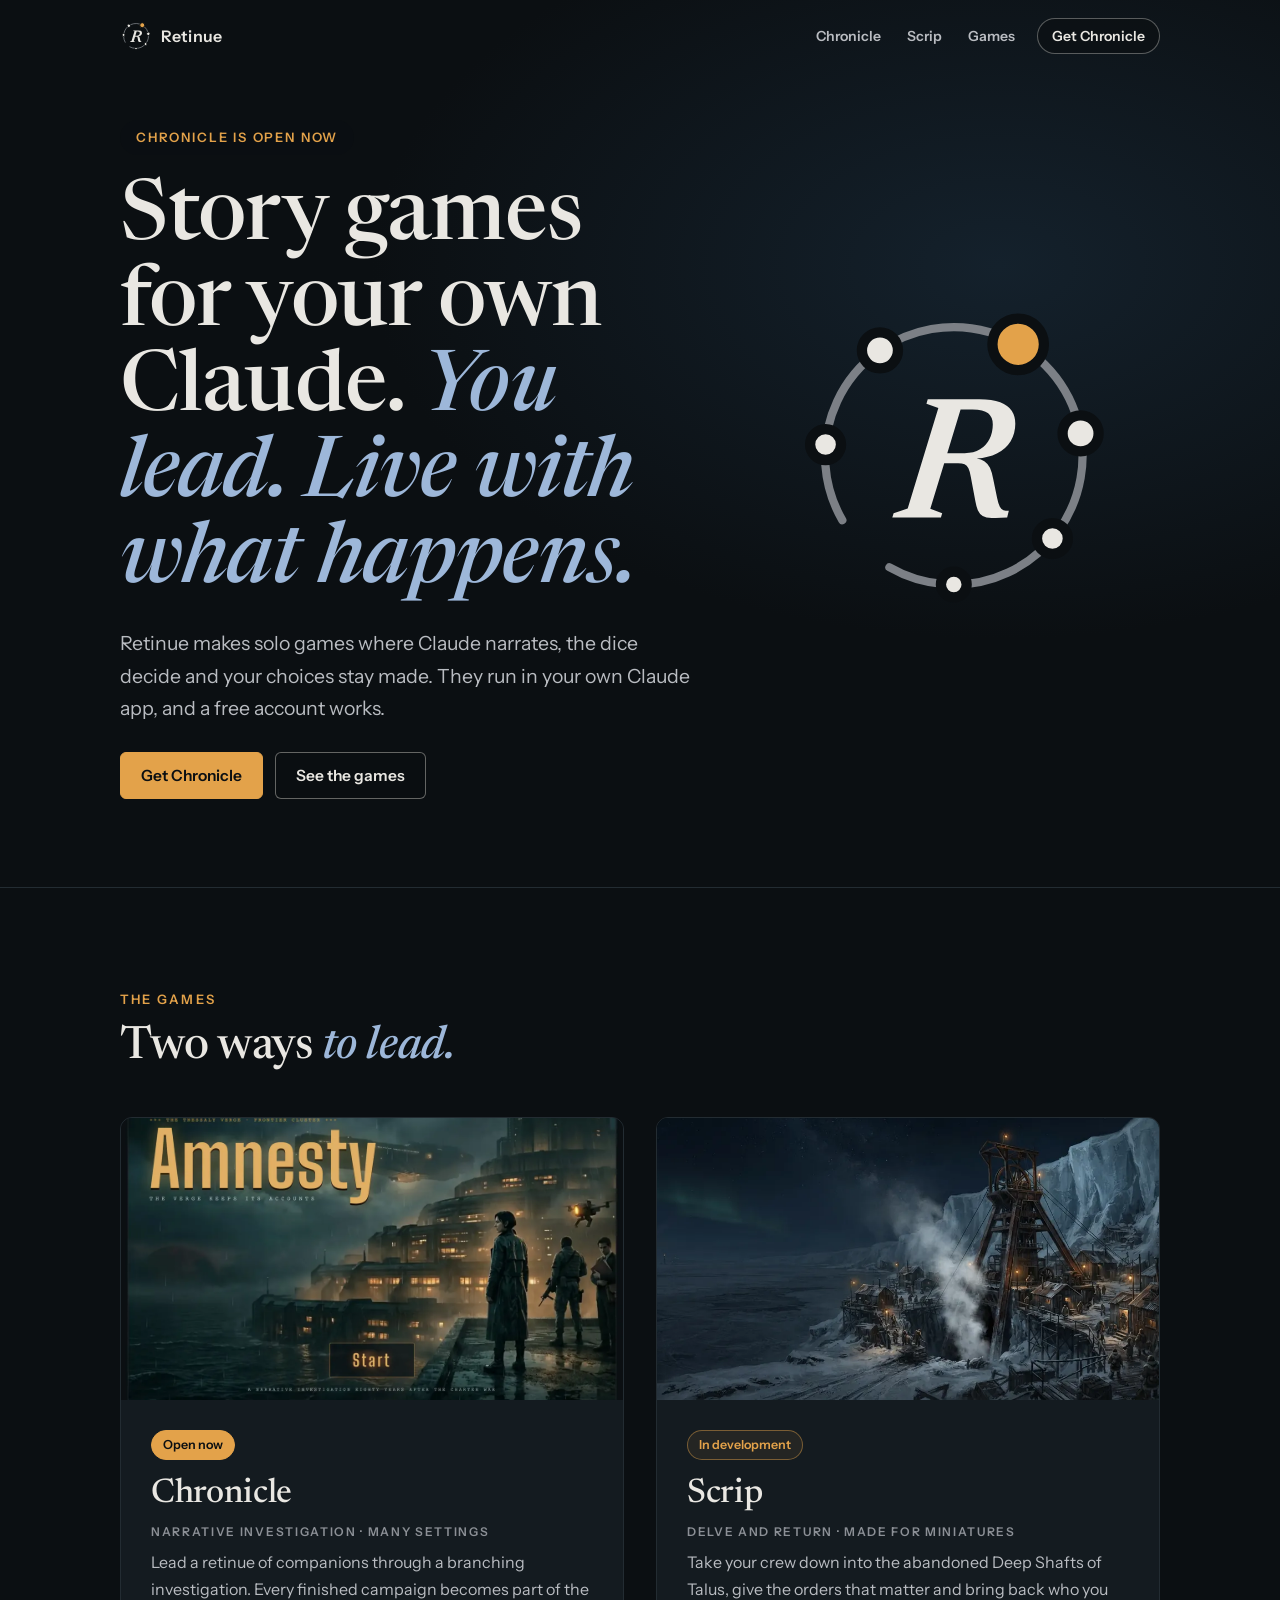
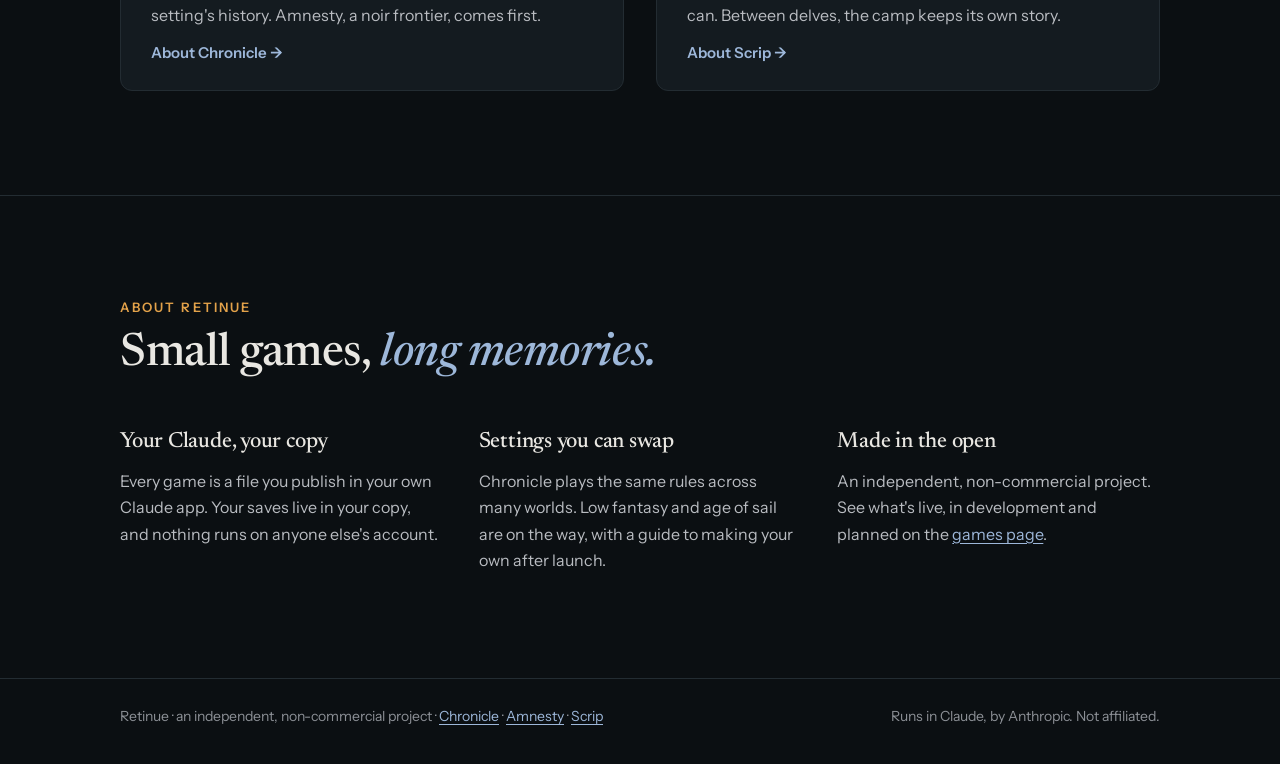
==== commit 0393deab: "Rename Downhive to Scrip and add its hero image Scrip page at /scrip/ with the Talus headframe hero " ====
--- a/index.html
+++ b/index.html
@@ -3,7 +3,7 @@
 <head>
 <meta charset="utf-8">
 <meta name="viewport" content="width=device-width,initial-scale=1,viewport-fit=cover">
-<title>Retinue</title><meta name="description" content="Retinue makes solo story games narrated by Claude, played in your own Claude app. Chronicle, the narrative engine, opens Saturday 21 November 2026 with Amnesty. Downhive is in development."><link rel="icon" type="image/svg+xml" href="assets/favicon.svg"><link rel="apple-touch-icon" href="assets/apple-touch-icon.png"><link rel="preconnect" href="https://fonts.googleapis.com"><link rel="stylesheet" href="https://fonts.googleapis.com/css2?family=Newsreader:ital,opsz,wght@0,6..72,400;0,6..72,500;1,6..72,400;1,6..72,500&family=Instrument+Sans:wght@400;500;600&family=Big+Shoulders+Display:wght@800&display=swap"><link rel="stylesheet" href="assets/site.css"><style>
+<title>Retinue</title><meta name="description" content="Retinue makes solo story games narrated by Claude, played in your own Claude app. Chronicle, the narrative engine, opens Saturday 21 November 2026 with Amnesty. Scrip is in development."><link rel="icon" type="image/svg+xml" href="assets/favicon.svg"><link rel="apple-touch-icon" href="assets/apple-touch-icon.png"><link rel="preconnect" href="https://fonts.googleapis.com"><link rel="stylesheet" href="https://fonts.googleapis.com/css2?family=Newsreader:ital,opsz,wght@0,6..72,400;0,6..72,500;1,6..72,400;1,6..72,500&family=Instrument+Sans:wght@400;500;600&family=Big+Shoulders+Display:wght@800&display=swap"><link rel="stylesheet" href="assets/site.css"><style>
 .label{padding-block:calc(120px + env(safe-area-inset-top,0px)) clamp(48px,8vw,88px);border-top:0;background:radial-gradient(ellipse 70% 60% at 78% 30%,#14212c 0%,var(--bg) 70%)}
 .label .wrap{display:grid;grid-template-columns:minmax(0,1.4fr) minmax(0,1fr);gap:clamp(24px,4vw,56px);align-items:center}
 .label .hl{display:grid;gap:22px}
@@ -11,7 +11,6 @@
 .label h1 em{font-style:italic;color:var(--accent)}
 .label .big{justify-self:center;width:min(340px,80%);height:auto}
 .label .big svg{width:100%;height:auto}
-.dh-art{display:grid;place-items:center;height:100%;background:radial-gradient(ellipse 80% 90% at 50% 100%,#3a1d10 0%,#120b08 60%,#070a0c 100%);--lamp:#cf6f3a}
 .dh-art svg{width:38%;height:auto}
 .about{display:grid;grid-template-columns:repeat(3,minmax(0,1fr));gap:clamp(18px,3vw,36px)}
 .about div{display:grid;gap:8px;align-content:start}
@@ -25,7 +24,7 @@
     <svg width="32" height="32" viewBox="0 0 64 64" aria-hidden="true"><path d="M10.35 44.5 A25 25 0 1 1 19.5 53.65" fill="none" stroke="var(--ring)" stroke-width="1.6" stroke-linecap="round"/><path d="M27.4355 42.3 29.747500000000002 43.133 29.4925 44.0H20.0575L20.3125 43.133L23.0495 42.232L28.999499999999998 22.698999999999998L26.6875 21.883L26.9425 21.016H36.9555Q39.471500000000006 21.016 41.010000000000005 21.6025Q42.548500000000004 22.189 43.24550000000001 23.259999999999998Q43.9425 24.331 43.9425 25.793Q43.9425 27.68 43.0415 29.1675Q42.1405 30.655 40.3555 31.555999999999997Q38.7405 32.372 36.4455 32.542Q37.3465 32.678 37.9245 33.035Q38.6385 33.494 39.021 34.344Q39.4035 35.194 39.6415 36.469L40.423500000000004 40.243Q40.661500000000004 41.382 40.942 41.900499999999994Q41.2225 42.419 41.638999999999996 42.555Q42.0555 42.691 42.6845 42.691L42.3615 44.0Q40.4915 44.136 39.361000000000004 44.0765Q38.2305 44.017 37.61 43.6685Q36.9895 43.32 36.692 42.6315Q36.3945 41.943 36.1905 40.821L35.3065 36.112Q35.1195 34.973 34.839 34.412Q34.5585 33.851 34.091 33.6555Q33.6235 33.46 32.841499999999996 33.46H30.1385ZM34.1165 31.488Q35.8845 31.488 37.0915 30.74Q38.298500000000004 29.991999999999997 38.936 28.725499999999997Q39.573499999999996 27.459 39.573499999999996 25.912Q39.573499999999996 24.500999999999998 38.6725 23.761499999999998Q37.7715 23.022 35.6465 23.022H33.3175L30.7335 31.488Z" fill="var(--text)"/><g stroke="var(--bg)" stroke-width="2"><circle cx="7.1" cy="29.82" r="3" fill="var(--text)"/><circle cx="17.66" cy="11.52" r="3.5" fill="var(--text)"/><circle cx="44.5" cy="10.35" r="5" fill="var(--lamp)"/><circle cx="56.62" cy="27.66" r="3.5" fill="var(--text)"/><circle cx="51.15" cy="48.07" r="3" fill="var(--text)"/><circle cx="32" cy="57" r="2.5" fill="var(--text)"/></g></svg>
     <span class="word">Retinue</span>
   </a>
-  <nav class="nav" aria-label="Site"><a class="nl" href="chronicle/">Chronicle</a><a class="nl" href="downhive/">Downhive</a><a class="nl" href="games/">Games</a><a class="toplink" href="chronicle/#get">Get Chronicle</a></nav>
+  <nav class="nav" aria-label="Site"><a class="nl" href="chronicle/">Chronicle</a><a class="nl" href="scrip/">Scrip</a><a class="nl" href="games/">Games</a><a class="toplink" href="chronicle/#get">Get Chronicle</a></nav>
 </div></header>
 <main>
   <section class="label" aria-label="Retinue"><div class="wrap">
@@ -57,14 +56,14 @@
           <span class="more">About Chronicle →</span>
         </div>
       </a>
-      <a class="game" href="downhive/">
-        <div class="art dh-art"><svg width="200" height="200" viewBox="0 0 64 64" aria-hidden="true"><path d="M10.35 44.5 A25 25 0 1 1 19.5 53.65" fill="none" stroke="var(--ring)" stroke-width="1.6" stroke-linecap="round"/><g stroke="var(--text)" stroke-width="2.6" stroke-linecap="round"><path d="M32 17 V 41"/><path d="M24 22 H 40"/><path d="M26 30 H 38"/><path d="M28.5 38 H 35.5"/></g><g stroke="var(--bg)" stroke-width="2"><circle cx="44.5" cy="10.35" r="2.5" fill="var(--text)"/><circle cx="56.62" cy="27.66" r="3" fill="var(--text)"/><circle cx="51.15" cy="48.07" r="3.5" fill="var(--text)"/><circle cx="32" cy="57" r="5" fill="var(--lamp)"/></g></svg></div>
+      <a class="game" href="scrip/">
+        <div class="art dh-art"><img src="assets/scrip-hero-1200.webp" alt="A mining camp around a rusted headframe on a frozen world at night" loading="lazy" style="object-position:80% 45%"></div>
         <div class="body">
           <span class="st dev">In development</span>
-          <h3>Downhive</h3>
+          <h3>Scrip</h3>
           <span class="genre">Delve and return · made for miniatures</span>
-          <p>Take your crew down into the depths, give the orders that matter and bring back who you can. Between delves, the settlement keeps its own story.</p>
-          <span class="more">About Downhive →</span>
+          <p>Take your crew down into the abandoned Deep Shafts of Talus, give the orders that matter and bring back who you can. Between delves, the camp keeps its own story.</p>
+          <span class="more">About Scrip →</span>
         </div>
       </a>
     </div>
@@ -82,7 +81,7 @@
     </div>
   </div></section>
 </main>
-<footer><div class="wrap"><span>Retinue · an independent, non-commercial project · <a href="chronicle/">Chronicle</a> · <a href="chronicle/#settings">Amnesty</a> · <a href="downhive/">Downhive</a></span><span>Runs in Claude, by Anthropic. Not affiliated.</span></div></footer>
+<footer><div class="wrap"><span>Retinue · an independent, non-commercial project · <a href="chronicle/">Chronicle</a> · <a href="chronicle/#settings">Amnesty</a> · <a href="scrip/">Scrip</a></span><span>Runs in Claude, by Anthropic. Not affiliated.</span></div></footer>
 <script>
 /* Links shared before the split pointed at retinueengine.com/#get etc. Send those to the Chronicle page. */
 (function(){var h=location.hash;if(h==="#get"||h==="#branches"||h==="#settings"){location.replace("chronicle/"+h)}})();
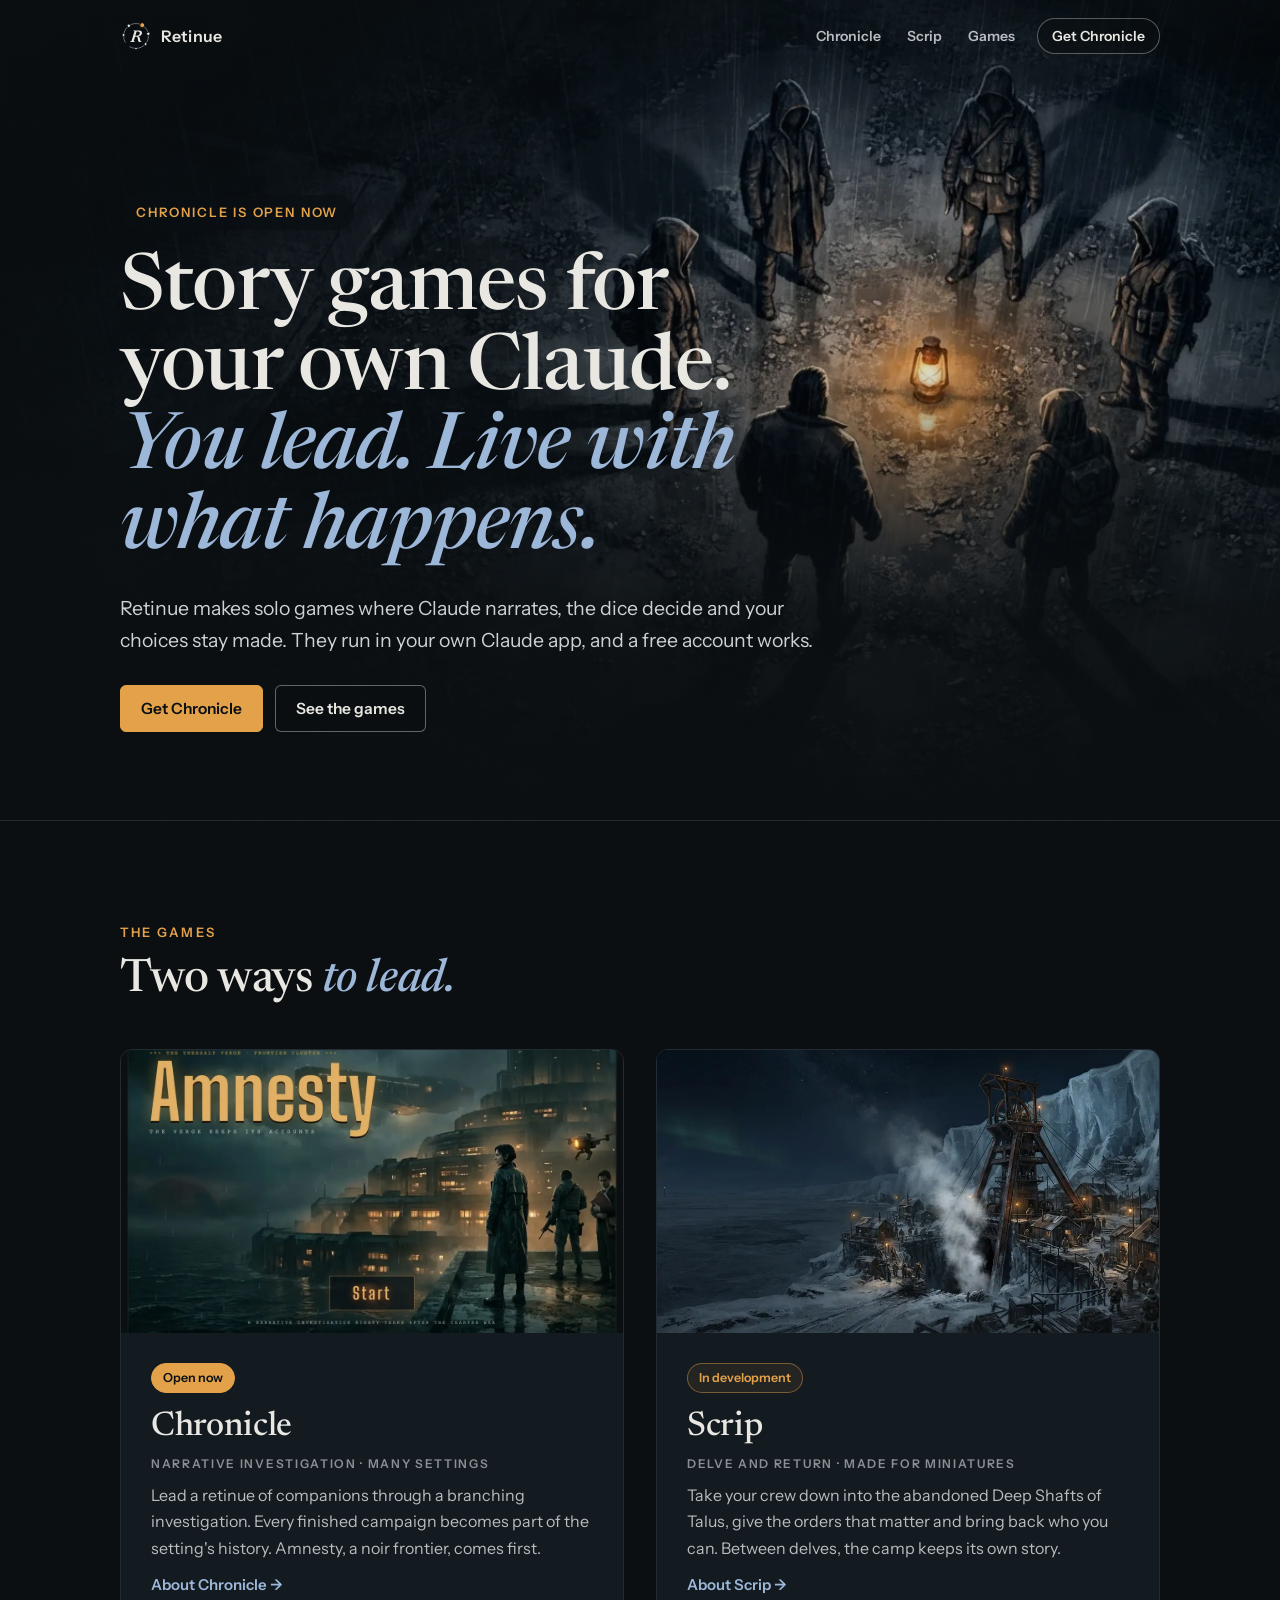
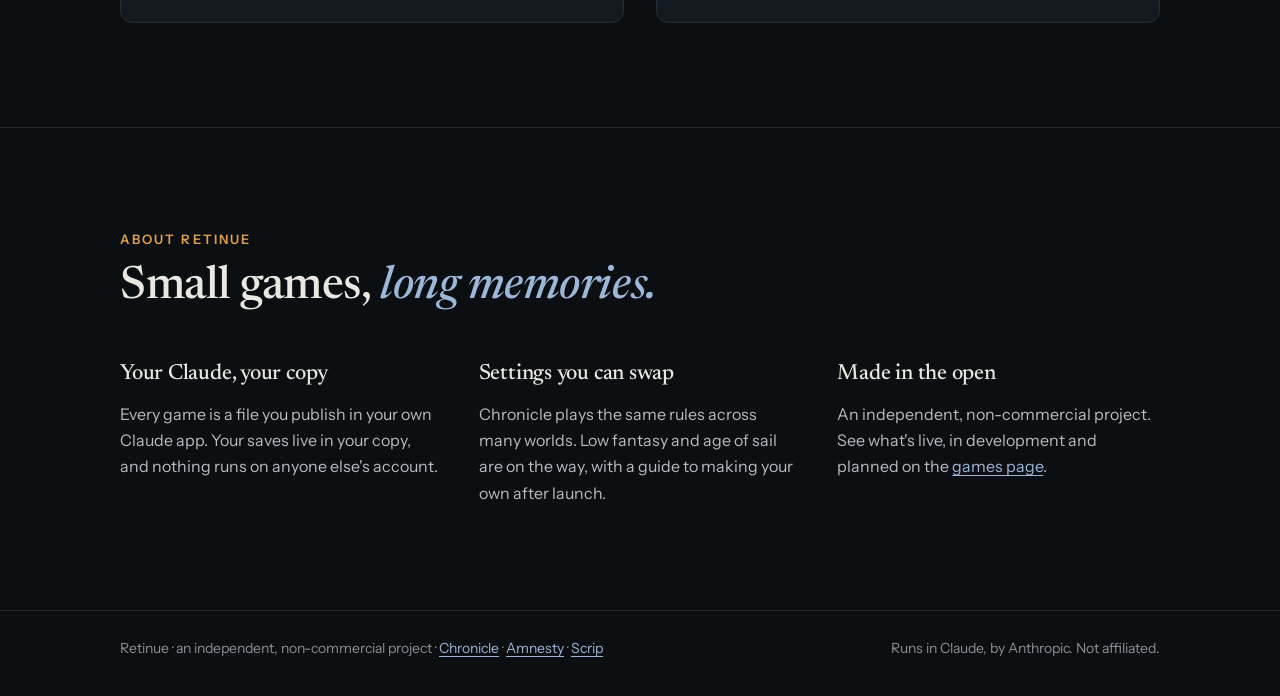
==== commit 25505294: "Home: lantern-circle hero image with phone crop Co-Authored-By: Claude Opus 5.5 <noreply@anthropic.c" ====
--- a/index.html
+++ b/index.html
@@ -4,6 +4,11 @@
 <meta charset="utf-8">
 <meta name="viewport" content="width=device-width,initial-scale=1,viewport-fit=cover">
 <title>Retinue</title><meta name="description" content="Retinue makes solo story games narrated by Claude, played in your own Claude app. Chronicle, the narrative engine, opens Saturday 21 November 2026 with Amnesty. Scrip is in development."><link rel="icon" type="image/svg+xml" href="assets/favicon.svg"><link rel="apple-touch-icon" href="assets/apple-touch-icon.png"><link rel="preconnect" href="https://fonts.googleapis.com"><link rel="stylesheet" href="https://fonts.googleapis.com/css2?family=Newsreader:ital,opsz,wght@0,6..72,400;0,6..72,500;1,6..72,400;1,6..72,500&family=Instrument+Sans:wght@400;500;600&family=Big+Shoulders+Display:wght@800&display=swap"><link rel="stylesheet" href="assets/site.css"><style>
+.home-hero picture img{object-position:68% 50%}
+.home-hero::before{content:"";position:absolute;inset:0;z-index:1;background:linear-gradient(90deg,rgba(11,15,18,.82) 0%,rgba(11,15,18,.45) 38%,rgba(11,15,18,0) 62%)}
+.home-hero .wrap{z-index:2}
+.home-hero h1{font-size:clamp(40px,6.2vw,78px);max-width:14ch}
+@media (max-width:760px){.home-hero::before{background:none}.home-hero picture{height:60%}.home-hero picture img{height:100%}.home-hero picture img{object-position:50% 45%;-webkit-mask-image:linear-gradient(180deg,#000 72%,transparent);mask-image:linear-gradient(180deg,#000 72%,transparent)}.home-hero::after{background:linear-gradient(180deg,rgba(11,15,18,.5) 0%,rgba(11,15,18,0) 18%)}.home-hero .wrap{padding-top:50svh}}
 .label{padding-block:calc(120px + env(safe-area-inset-top,0px)) clamp(48px,8vw,88px);border-top:0;background:radial-gradient(ellipse 70% 60% at 78% 30%,#14212c 0%,var(--bg) 70%)}
 .label .wrap{display:grid;grid-template-columns:minmax(0,1.4fr) minmax(0,1fr);gap:clamp(24px,4vw,56px);align-items:center}
 .label .hl{display:grid;gap:22px}
@@ -27,8 +32,12 @@
   <nav class="nav" aria-label="Site"><a class="nl" href="chronicle/">Chronicle</a><a class="nl" href="scrip/">Scrip</a><a class="nl" href="games/">Games</a><a class="toplink" href="chronicle/#get">Get Chronicle</a></nav>
 </div></header>
 <main>
-  <section class="label" aria-label="Retinue"><div class="wrap">
-    <div class="hl">
+  <section class="hero home-hero" aria-label="Retinue">
+    <picture>
+      <source media="(max-width:760px)" srcset="assets/retinue-hero-phone.webp">
+      <img src="assets/retinue-hero.webp" width="1376" height="768" alt="Six hooded figures in the rain stand in an open circle around a single lantern" fetchpriority="high">
+    </picture>
+    <div class="wrap">
       <span class="pill" data-open="Chronicle is open now">Chronicle opens Saturday 21 November</span>
       <h1>Story games for your own Claude. <em>You lead. Live with what happens.</em></h1>
       <p class="lede">Retinue makes solo games where Claude narrates, the dice decide and your choices stay made. They run in your own Claude app, and a free account works.</p>
@@ -37,8 +46,7 @@
         <a class="btn ghost" href="#games">See the games</a>
       </div>
     </div>
-    <div class="big"><svg width="320" height="320" viewBox="0 0 64 64" aria-hidden="true"><path d="M10.35 44.5 A25 25 0 1 1 19.5 53.65" fill="none" stroke="var(--ring)" stroke-width="1.6" stroke-linecap="round"/><path d="M27.4355 42.3 29.747500000000002 43.133 29.4925 44.0H20.0575L20.3125 43.133L23.0495 42.232L28.999499999999998 22.698999999999998L26.6875 21.883L26.9425 21.016H36.9555Q39.471500000000006 21.016 41.010000000000005 21.6025Q42.548500000000004 22.189 43.24550000000001 23.259999999999998Q43.9425 24.331 43.9425 25.793Q43.9425 27.68 43.0415 29.1675Q42.1405 30.655 40.3555 31.555999999999997Q38.7405 32.372 36.4455 32.542Q37.3465 32.678 37.9245 33.035Q38.6385 33.494 39.021 34.344Q39.4035 35.194 39.6415 36.469L40.423500000000004 40.243Q40.661500000000004 41.382 40.942 41.900499999999994Q41.2225 42.419 41.638999999999996 42.555Q42.0555 42.691 42.6845 42.691L42.3615 44.0Q40.4915 44.136 39.361000000000004 44.0765Q38.2305 44.017 37.61 43.6685Q36.9895 43.32 36.692 42.6315Q36.3945 41.943 36.1905 40.821L35.3065 36.112Q35.1195 34.973 34.839 34.412Q34.5585 33.851 34.091 33.6555Q33.6235 33.46 32.841499999999996 33.46H30.1385ZM34.1165 31.488Q35.8845 31.488 37.0915 30.74Q38.298500000000004 29.991999999999997 38.936 28.725499999999997Q39.573499999999996 27.459 39.573499999999996 25.912Q39.573499999999996 24.500999999999998 38.6725 23.761499999999998Q37.7715 23.022 35.6465 23.022H33.3175L30.7335 31.488Z" fill="var(--text)"/><g stroke="var(--bg)" stroke-width="2"><circle cx="7.1" cy="29.82" r="3" fill="var(--text)"/><circle cx="17.66" cy="11.52" r="3.5" fill="var(--text)"/><circle cx="44.5" cy="10.35" r="5" fill="var(--lamp)"/><circle cx="56.62" cy="27.66" r="3.5" fill="var(--text)"/><circle cx="51.15" cy="48.07" r="3" fill="var(--text)"/><circle cx="32" cy="57" r="2.5" fill="var(--text)"/></g></svg></div>
-  </div></section>
+  </section>
 
   <section id="games" aria-labelledby="games-h"><div class="wrap">
     <div class="head">
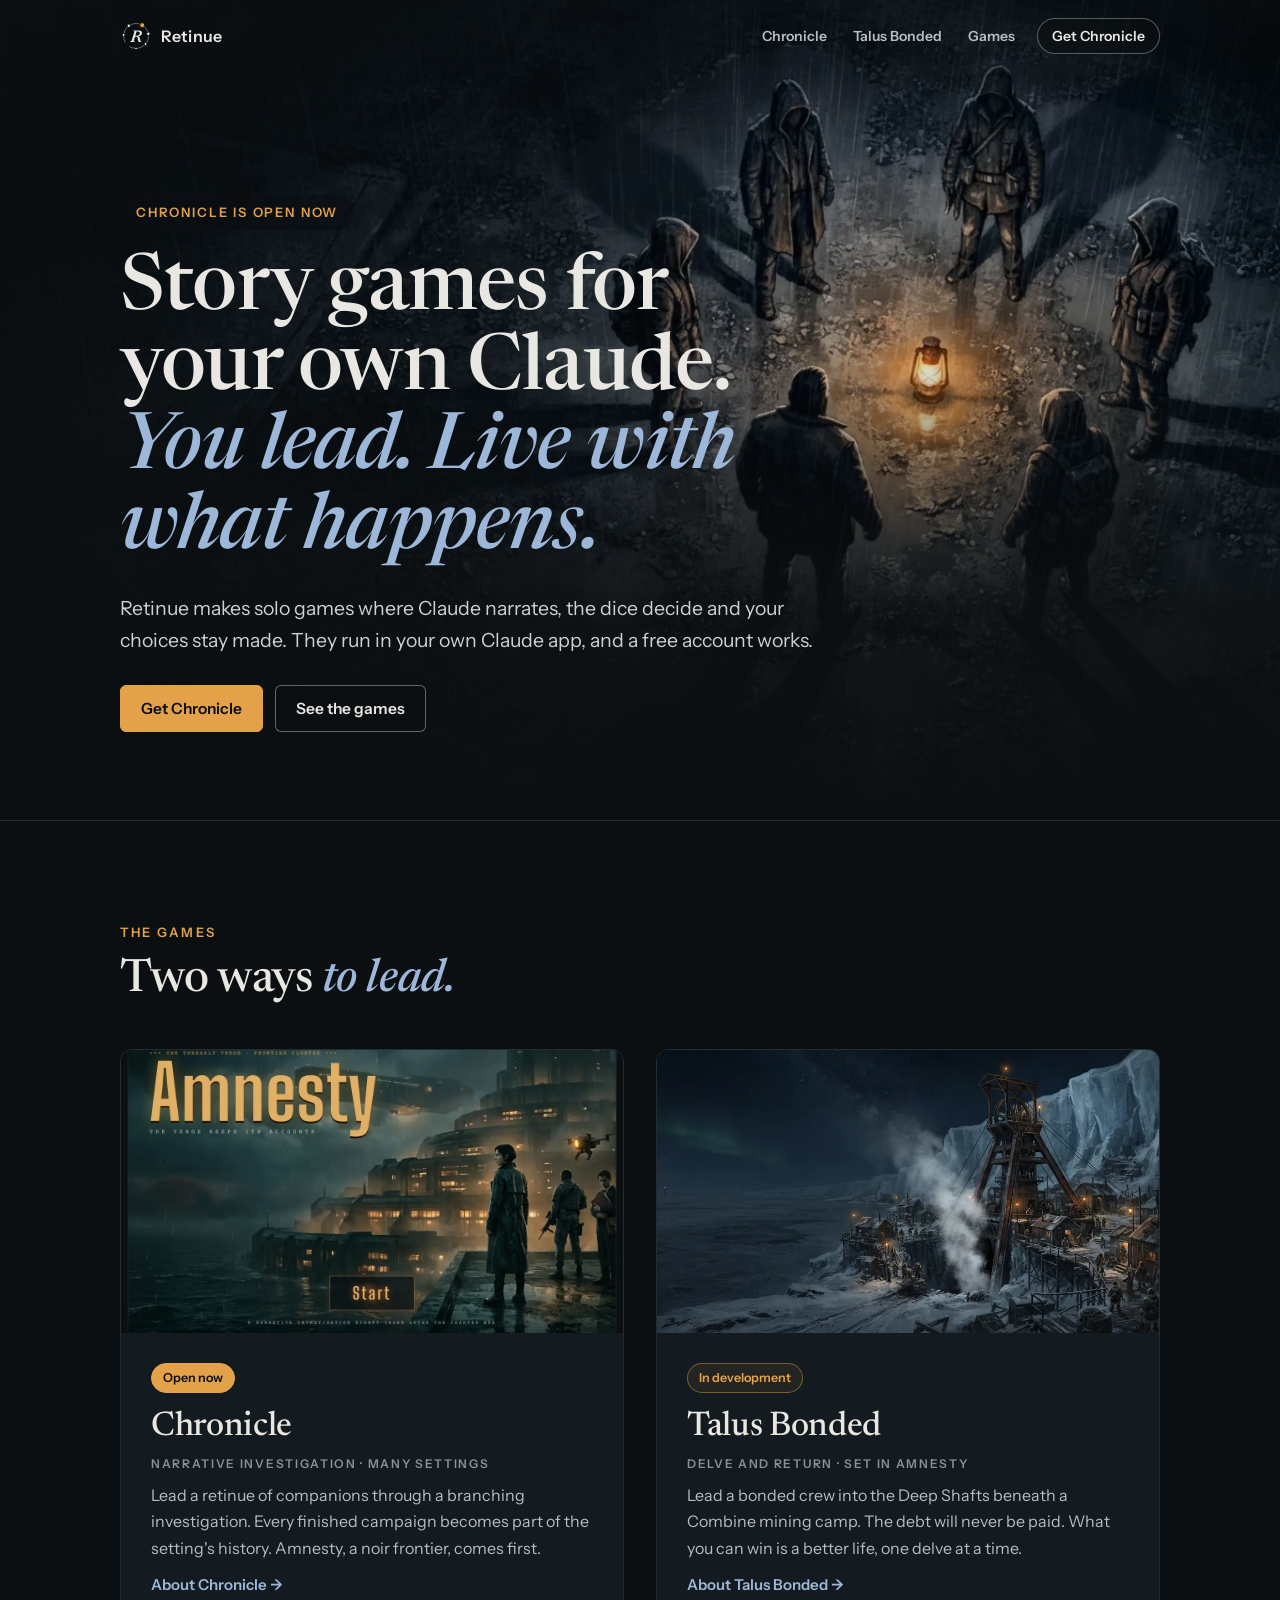
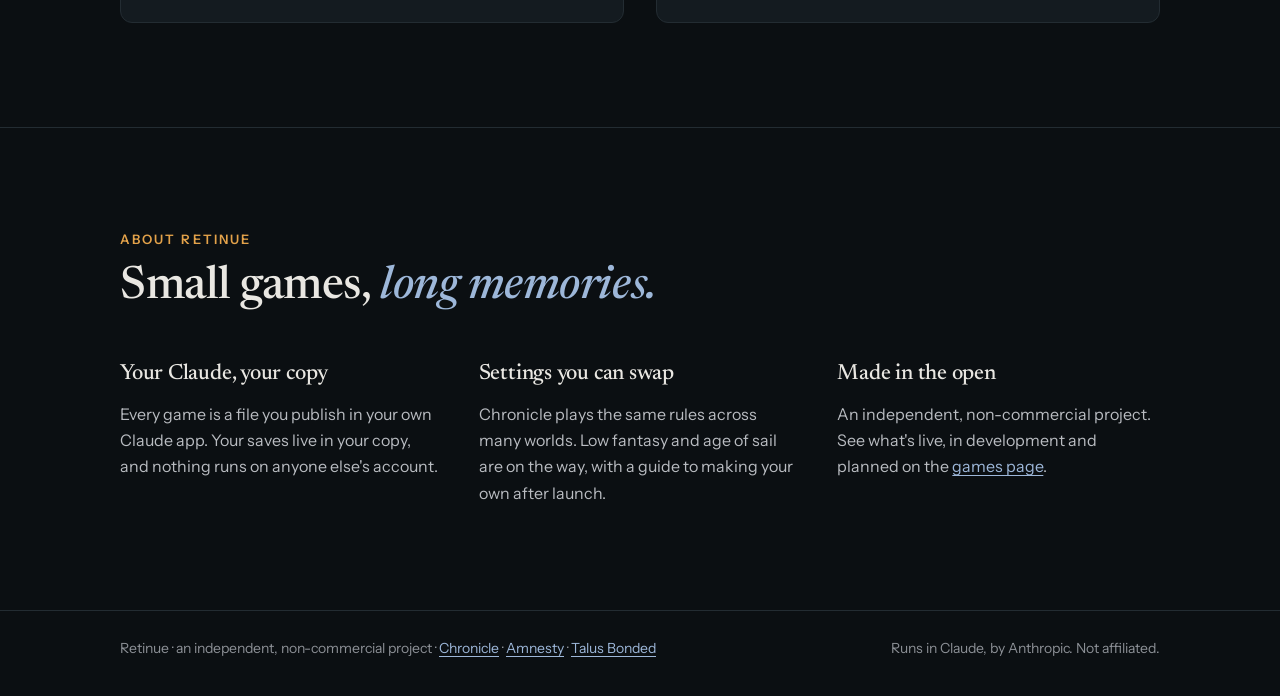
==== commit 45461cf6: "Rename Scrip to Talus Bonded New /talus-bonded/ page with the bonded-labour certificate lockup; /scr" ====
--- a/index.html
+++ b/index.html
@@ -3,7 +3,7 @@
 <head>
 <meta charset="utf-8">
 <meta name="viewport" content="width=device-width,initial-scale=1,viewport-fit=cover">
-<title>Retinue</title><meta name="description" content="Retinue makes solo story games narrated by Claude, played in your own Claude app. Chronicle, the narrative engine, opens Saturday 21 November 2026 with Amnesty. Scrip is in development."><link rel="icon" type="image/svg+xml" href="assets/favicon.svg"><link rel="apple-touch-icon" href="assets/apple-touch-icon.png"><link rel="preconnect" href="https://fonts.googleapis.com"><link rel="stylesheet" href="https://fonts.googleapis.com/css2?family=Newsreader:ital,opsz,wght@0,6..72,400;0,6..72,500;1,6..72,400;1,6..72,500&family=Instrument+Sans:wght@400;500;600&family=Big+Shoulders+Display:wght@800&display=swap"><link rel="stylesheet" href="assets/site.css"><style>
+<title>Retinue</title><meta name="description" content="Retinue makes solo story games narrated by Claude, played in your own Claude app. Chronicle, the narrative engine, opens Saturday 21 November 2026 with Amnesty. Talus Bonded is in development."><link rel="icon" type="image/svg+xml" href="assets/favicon.svg"><link rel="apple-touch-icon" href="assets/apple-touch-icon.png"><link rel="preconnect" href="https://fonts.googleapis.com"><link rel="stylesheet" href="https://fonts.googleapis.com/css2?family=Newsreader:ital,opsz,wght@0,6..72,400;0,6..72,500;1,6..72,400;1,6..72,500&family=Instrument+Sans:wght@400;500;600&family=Big+Shoulders+Display:wght@800&display=swap"><link rel="stylesheet" href="assets/site.css"><style>
 .home-hero picture img{object-position:68% 50%}
 .home-hero::before{content:"";position:absolute;inset:0;z-index:1;background:linear-gradient(90deg,rgba(11,15,18,.82) 0%,rgba(11,15,18,.45) 38%,rgba(11,15,18,0) 62%)}
 .home-hero .wrap{z-index:2}
@@ -29,7 +29,7 @@
     <svg width="32" height="32" viewBox="0 0 64 64" aria-hidden="true"><path d="M10.35 44.5 A25 25 0 1 1 19.5 53.65" fill="none" stroke="var(--ring)" stroke-width="1.6" stroke-linecap="round"/><path d="M27.4355 42.3 29.747500000000002 43.133 29.4925 44.0H20.0575L20.3125 43.133L23.0495 42.232L28.999499999999998 22.698999999999998L26.6875 21.883L26.9425 21.016H36.9555Q39.471500000000006 21.016 41.010000000000005 21.6025Q42.548500000000004 22.189 43.24550000000001 23.259999999999998Q43.9425 24.331 43.9425 25.793Q43.9425 27.68 43.0415 29.1675Q42.1405 30.655 40.3555 31.555999999999997Q38.7405 32.372 36.4455 32.542Q37.3465 32.678 37.9245 33.035Q38.6385 33.494 39.021 34.344Q39.4035 35.194 39.6415 36.469L40.423500000000004 40.243Q40.661500000000004 41.382 40.942 41.900499999999994Q41.2225 42.419 41.638999999999996 42.555Q42.0555 42.691 42.6845 42.691L42.3615 44.0Q40.4915 44.136 39.361000000000004 44.0765Q38.2305 44.017 37.61 43.6685Q36.9895 43.32 36.692 42.6315Q36.3945 41.943 36.1905 40.821L35.3065 36.112Q35.1195 34.973 34.839 34.412Q34.5585 33.851 34.091 33.6555Q33.6235 33.46 32.841499999999996 33.46H30.1385ZM34.1165 31.488Q35.8845 31.488 37.0915 30.74Q38.298500000000004 29.991999999999997 38.936 28.725499999999997Q39.573499999999996 27.459 39.573499999999996 25.912Q39.573499999999996 24.500999999999998 38.6725 23.761499999999998Q37.7715 23.022 35.6465 23.022H33.3175L30.7335 31.488Z" fill="var(--text)"/><g stroke="var(--bg)" stroke-width="2"><circle cx="7.1" cy="29.82" r="3" fill="var(--text)"/><circle cx="17.66" cy="11.52" r="3.5" fill="var(--text)"/><circle cx="44.5" cy="10.35" r="5" fill="var(--lamp)"/><circle cx="56.62" cy="27.66" r="3.5" fill="var(--text)"/><circle cx="51.15" cy="48.07" r="3" fill="var(--text)"/><circle cx="32" cy="57" r="2.5" fill="var(--text)"/></g></svg>
     <span class="word">Retinue</span>
   </a>
-  <nav class="nav" aria-label="Site"><a class="nl" href="chronicle/">Chronicle</a><a class="nl" href="scrip/">Scrip</a><a class="nl" href="games/">Games</a><a class="toplink" href="chronicle/#get">Get Chronicle</a></nav>
+  <nav class="nav" aria-label="Site"><a class="nl" href="chronicle/">Chronicle</a><a class="nl" href="talus-bonded/">Talus Bonded</a><a class="nl" href="games/">Games</a><a class="toplink" href="chronicle/#get">Get Chronicle</a></nav>
 </div></header>
 <main>
   <section class="hero home-hero" aria-label="Retinue">
@@ -64,14 +64,14 @@
           <span class="more">About Chronicle →</span>
         </div>
       </a>
-      <a class="game" href="scrip/">
+      <a class="game" href="talus-bonded/">
         <div class="art dh-art"><img src="assets/scrip-hero-1200.webp" alt="A mining camp around a rusted headframe on a frozen world at night" loading="lazy" style="object-position:80% 45%"></div>
         <div class="body">
           <span class="st dev">In development</span>
-          <h3>Scrip</h3>
-          <span class="genre">Delve and return · made for miniatures</span>
-          <p>Take your crew down into the abandoned Deep Shafts of Talus, give the orders that matter and bring back who you can. Between delves, the camp keeps its own story.</p>
-          <span class="more">About Scrip →</span>
+          <h3>Talus Bonded</h3>
+          <span class="genre">Delve and return · set in Amnesty</span>
+          <p>Lead a bonded crew into the Deep Shafts beneath a Combine mining camp. The debt will never be paid. What you can win is a better life, one delve at a time.</p>
+          <span class="more">About Talus Bonded →</span>
         </div>
       </a>
     </div>
@@ -89,7 +89,7 @@
     </div>
   </div></section>
 </main>
-<footer><div class="wrap"><span>Retinue · an independent, non-commercial project · <a href="chronicle/">Chronicle</a> · <a href="chronicle/#settings">Amnesty</a> · <a href="scrip/">Scrip</a></span><span>Runs in Claude, by Anthropic. Not affiliated.</span></div></footer>
+<footer><div class="wrap"><span>Retinue · an independent, non-commercial project · <a href="chronicle/">Chronicle</a> · <a href="chronicle/#settings">Amnesty</a> · <a href="talus-bonded/">Talus Bonded</a></span><span>Runs in Claude, by Anthropic. Not affiliated.</span></div></footer>
 <script>
 /* Links shared before the split pointed at retinueengine.com/#get etc. Send those to the Chronicle page. */
 (function(){var h=location.hash;if(h==="#get"||h==="#branches"||h==="#settings"){location.replace("chronicle/"+h)}})();
